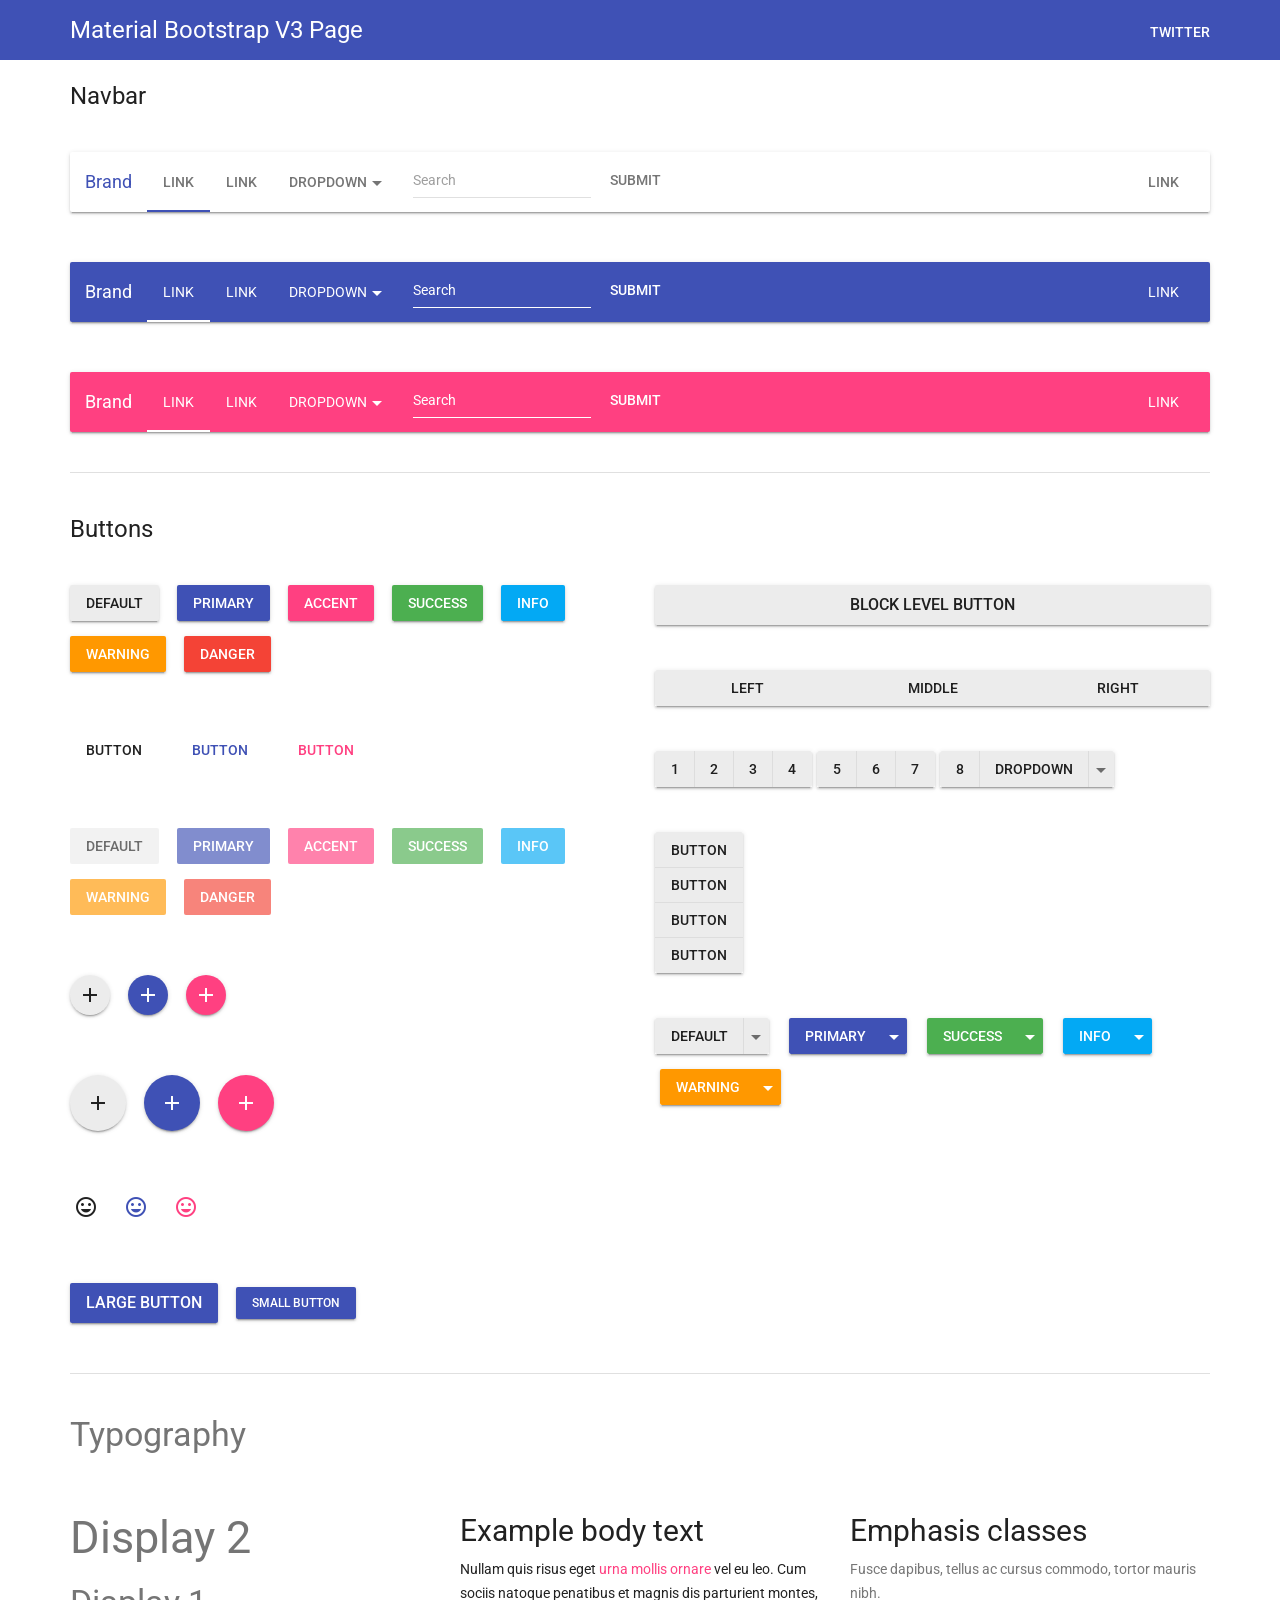
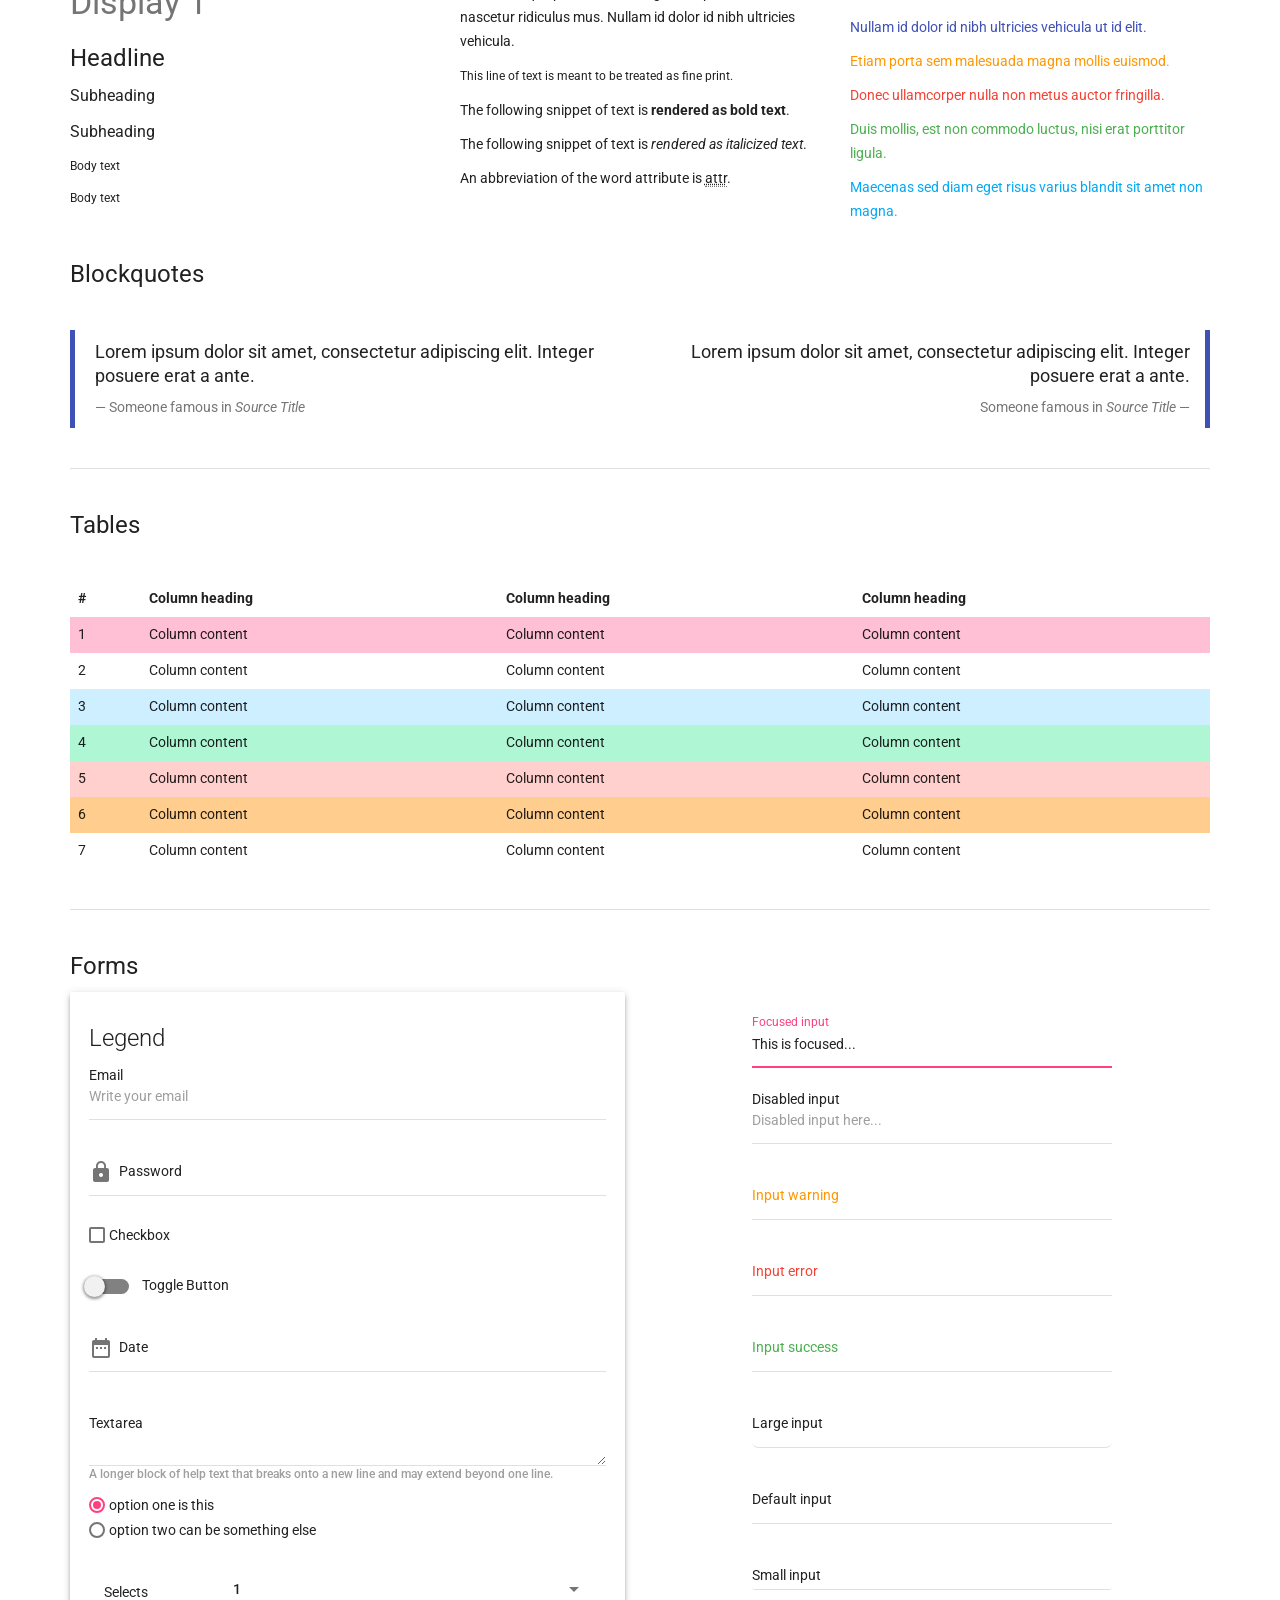
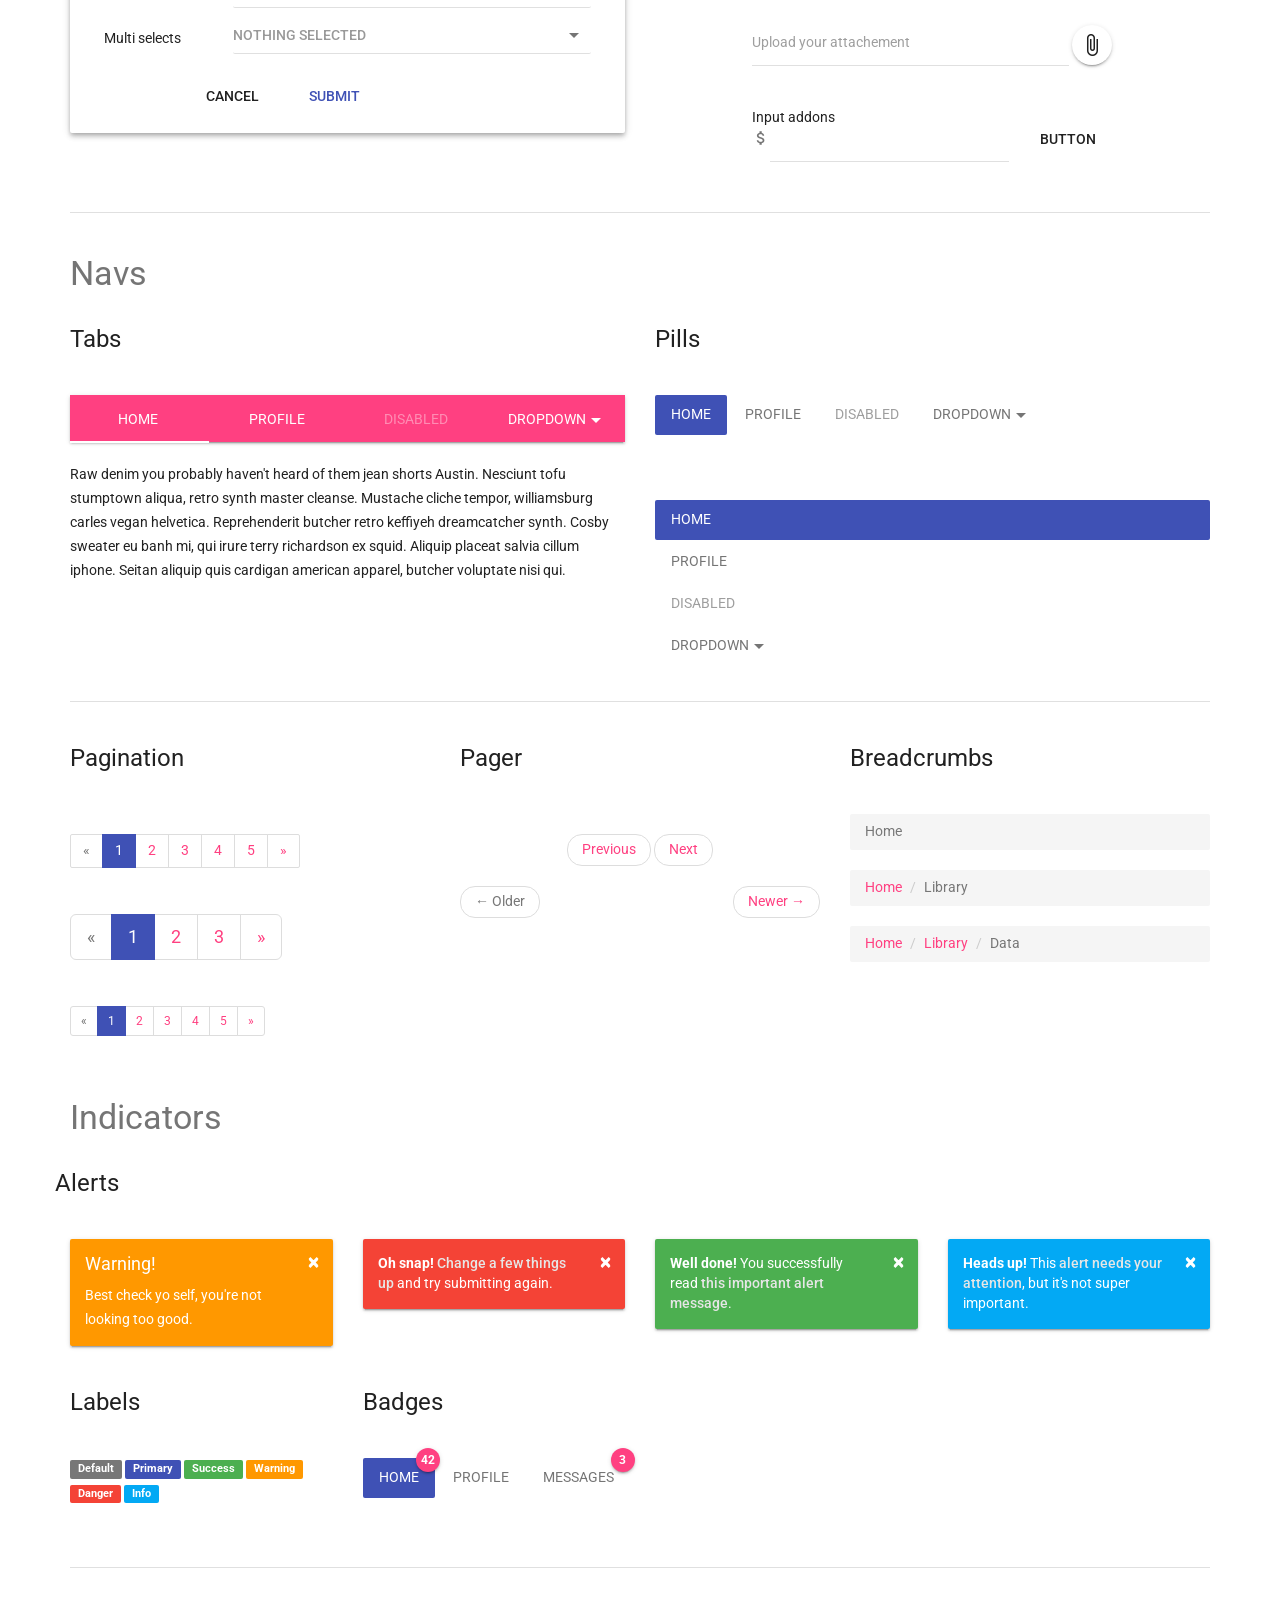
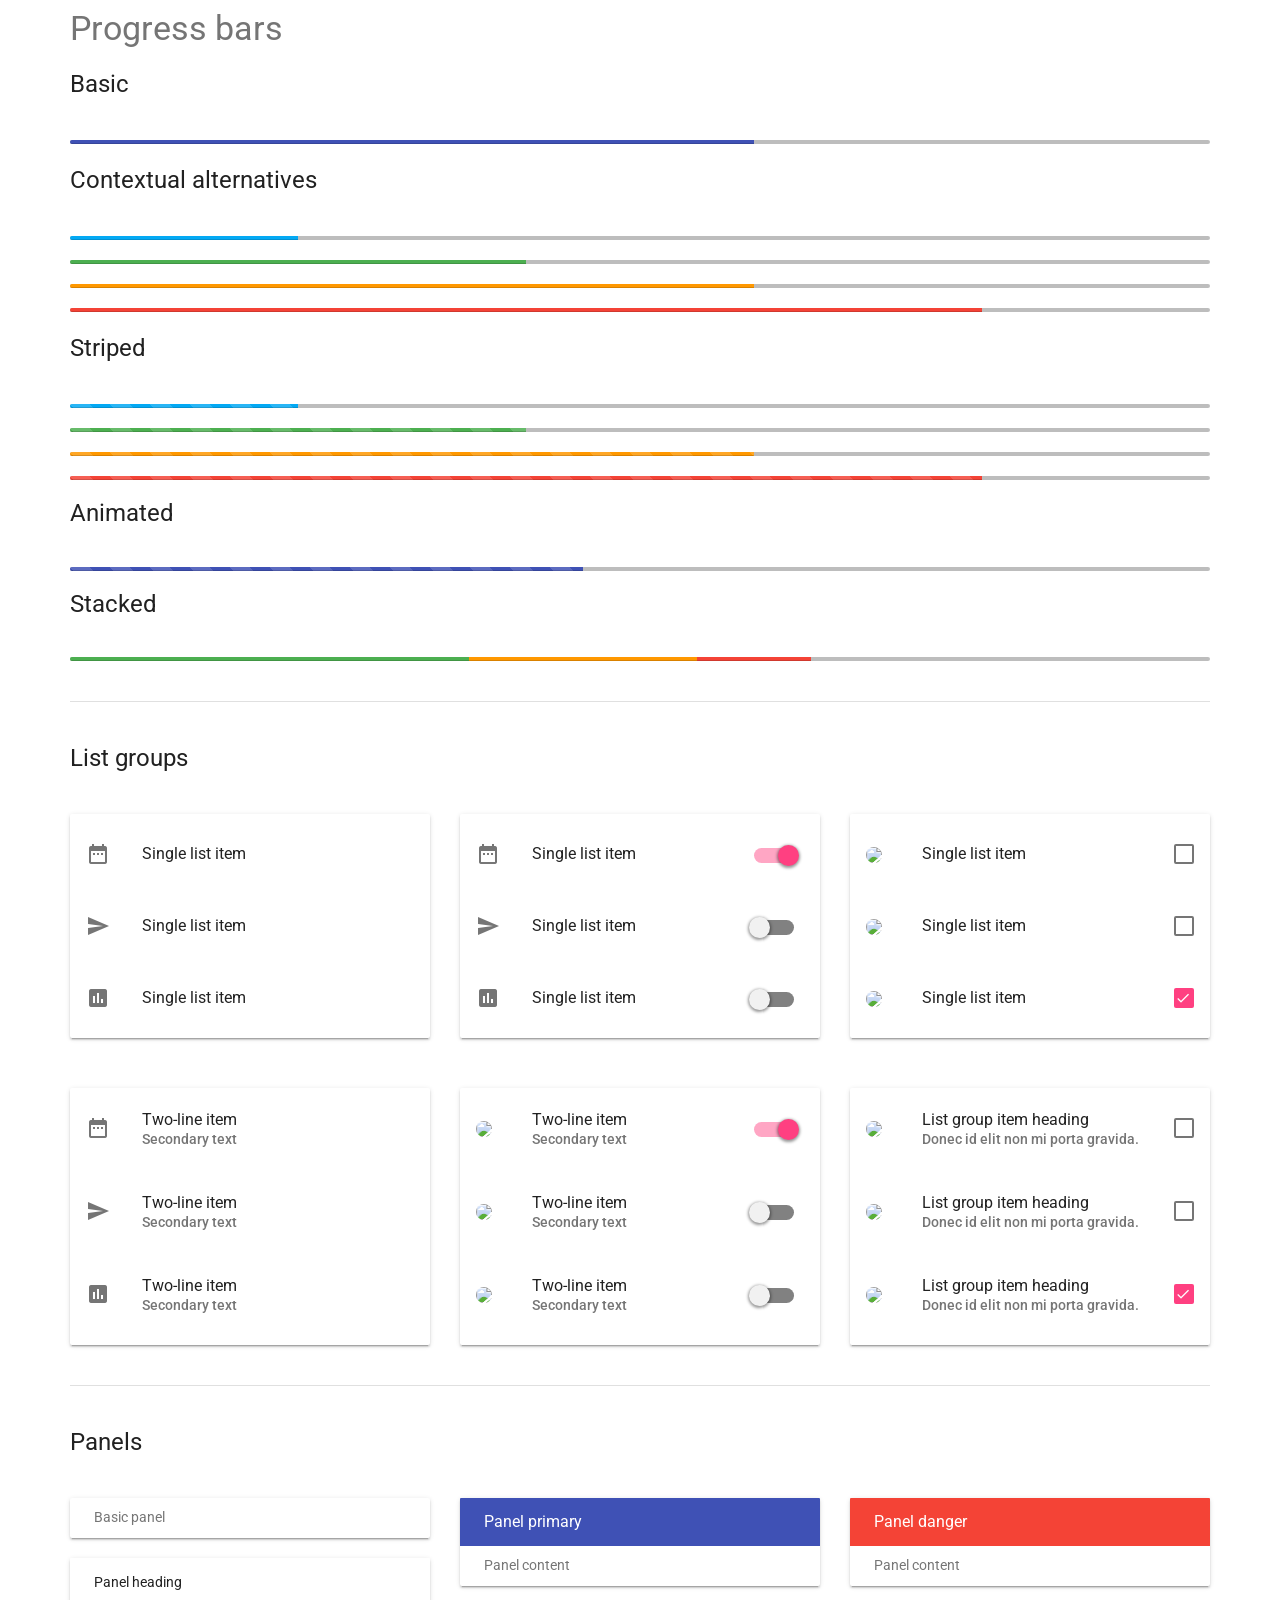
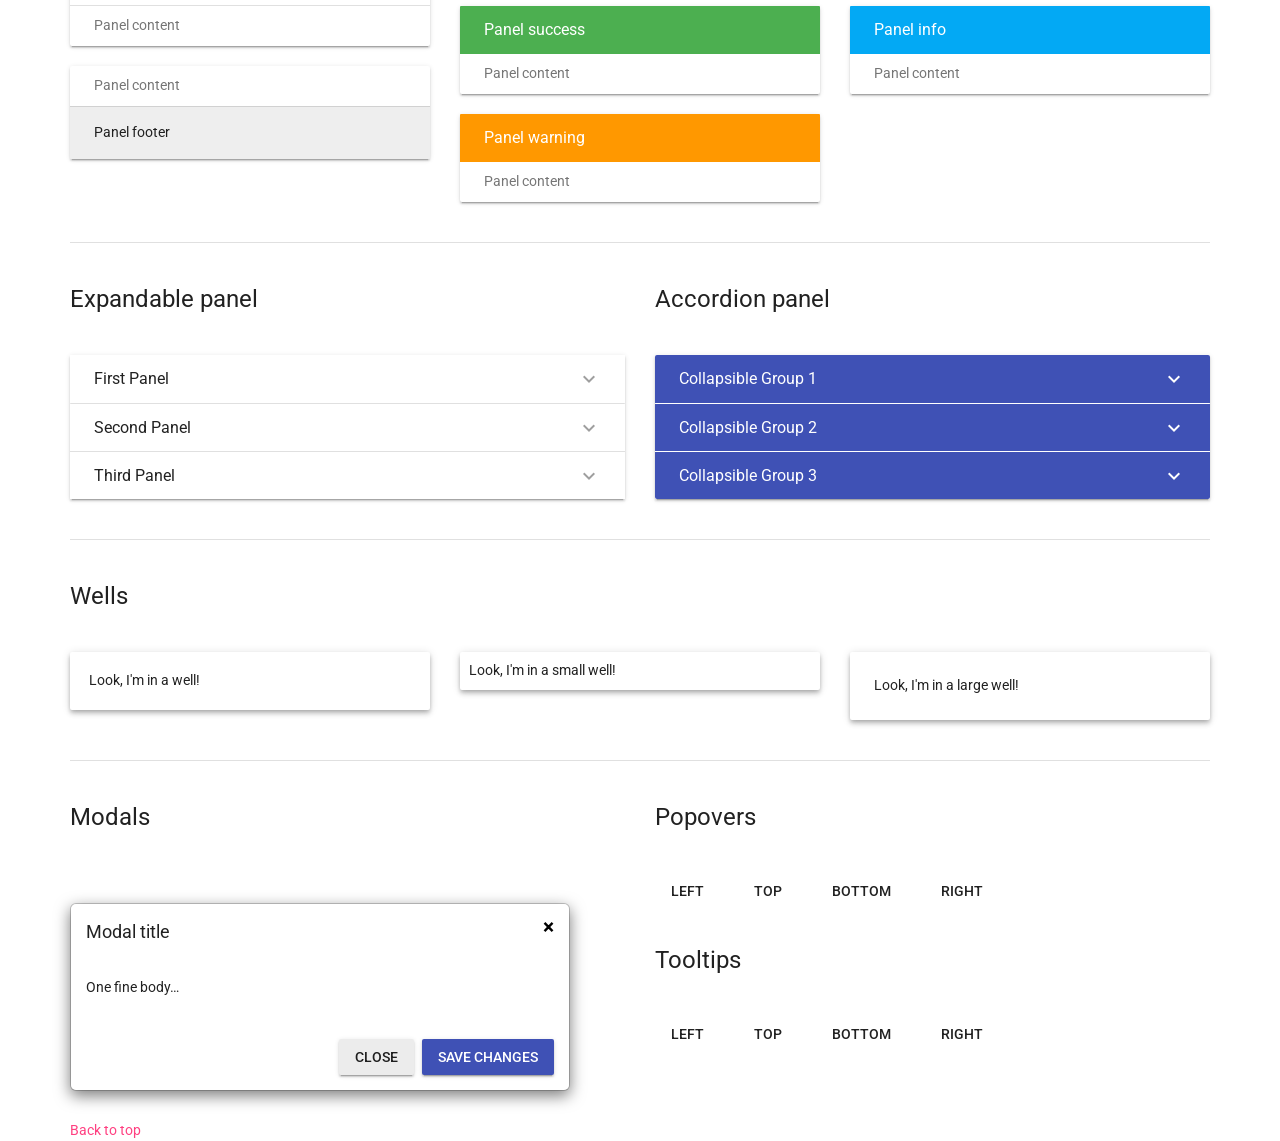
==== index.html @ 1d5e54b6 "twitter" ====
<!doctype html>
<head>
    <meta charset="utf-8">
    <meta http-equiv="X-UA-Compatible" content="IE=edge,chrome=1">
    <title>Material Bootstrap V3</title>
    <meta name="description" content="">
    <meta name="viewport" content="width=device-width, initial-scale=1">
    <link rel="apple-touch-icon" href="apple-touch-icon.png">
    <link href='https://fonts.googleapis.com/css?family=Roboto:100,300,400,500,700,900' rel='stylesheet' type='text/css'>
    <link rel="stylesheet" href="assets/scss/style.min.css">
</head>

<body>
    <!--[if lt IE 8]>
            <p class="browserupgrade">You are using an <strong>outdated</strong> browser. Please <a href="http://browsehappy.com/">upgrade your browser</a> to improve your experience.</p>
        <![endif]-->
        <header class="header">
          <div class="container">
            <div class="row">



                <div id="logo" class="col-md-4 col-sm-4">
                  <h1 class="md-headline"><a href="#!">Material Bootstrap V3 Page</a></h1>
                </div>
                <div class="col-md-8 twitter">
                  <h3 class="md-subheading-1 pull-right">
                    <a style="text-transform: uppercase; font-weight: 500; font-size: 14px;" href="https://twitter.com/shehab_eltawel">Twitter</a></h3>
                </div>

              </div>


            </div>

          </div>
          <!-- end of container -->
        </header>

        <div class="modal fade" id="fav-modal" tabindex="-1" role="dialog" aria-labelledby="myModalLabel">

          <div class="modal-dialog" role="document">

            <div class="modal-content">

              <div class="modal-header">

                <button type="button" class="close" data-dismiss="modal" aria-label="Close"><span aria-hidden="true">&times;</span></button>
                <h4 class="modal-title" id="myModalLabel">Modal title</h4>

              </div>
              <!-- end of modal header -->

              <div class="modal-body">
                ...
              </div>
              <!-- end of modal body -->

              <div class="modal-footer">
                <button type="button" class="btn accent-bg" data-dismiss="modal">Close</button>

              </div>
              <!-- end of modal footer -->

            </div>
            <!--end of modal content -->

          </div>
          <!-- end of modal dialog -->

        </div>
        <!-- end of fav-modal -->


    <div class="container">

      <!-- Navbar
      ================================================== -->
      <div class="bs-docs-section clearfix">
        <div class="row">
          <div class="col-lg-12">

              <h1  class="md-headline" id="navbar">Navbar</h1>


            <div class="bs-component">
              <nav class="navbar navbar-default">
                <div class="container-fluid">
                  <div class="navbar-header">
                    <button type="button" class="navbar-toggle collapsed" data-toggle="collapse" data-target="#bs-example-navbar-collapse-1">
                      <span class="sr-only">Toggle navigation</span>
                      <span class="icon-bar"></span>
                      <span class="icon-bar"></span>
                      <span class="icon-bar"></span>
                    </button>
                    <a class="navbar-brand primary" href="#!">Brand</a>
                  </div>

                  <div class="collapse navbar-collapse" id="bs-example-navbar-collapse-1">
                    <ul class="nav navbar-nav">
                      <li class="active"><a href="#!">Link <span class="sr-only">(current)</span></a></li>
                      <li><a href="#!">Link</a></li>
                      <li class="dropdown">
                        <a href="#!" class="dropdown-toggle" data-toggle="dropdown" role="button" aria-expanded="false">Dropdown <span class="caret"></span></a>
                        <ul class="dropdown-menu" role="menu">
                          <li><a href="#!">Action</a></li>
                          <li><a href="#!">Another action</a></li>
                          <li><a href="#!">Something else here</a></li>
                          <li class="divider"></li>
                          <li><a href="#!">Separated link</a></li>
                          <li class="divider"></li>
                          <li><a href="#!">One more separated link</a></li>
                        </ul>
                      </li>
                    </ul>
                    <form class="navbar-form navbar-left" role="search">
                      <div class="form-group">
                        <input type="text" class="form-control" placeholder="Search">
                      </div>
                      <button type="submit" class="btn btn-link">Submit</button>
                    </form>
                    <ul class="nav navbar-nav navbar-right">
                      <li><a href="#!">Link</a></li>
                    </ul>
                  </div>
                </div>
              </nav>
            </div>

            <div class="bs-component">
              <nav class="navbar navbar-primary">
                <div class="container-fluid">
                  <div class="navbar-header">
                    <button type="button" class="navbar-toggle collapsed" data-toggle="collapse" data-target="#bs-example-navbar-collapse-2">
                      <span class="sr-only">Toggle navigation</span>
                      <span class="icon-bar"></span>
                      <span class="icon-bar"></span>
                      <span class="icon-bar"></span>
                    </button>
                    <a class="navbar-brand primary" href="#!">Brand</a>
                  </div>

                  <div class="collapse navbar-collapse" id="bs-example-navbar-collapse-2">
                    <ul class="nav navbar-nav">
                      <li class="active"><a href="#!">Link <span class="sr-only">(current)</span></a></li>
                      <li><a href="#!">Link</a></li>
                      <li class="dropdown">
                        <a href="#!" class="dropdown-toggle" data-toggle="dropdown" role="button" aria-expanded="false">Dropdown <span class="caret"></span></a>
                        <ul class="dropdown-menu" role="menu">
                          <li><a href="#!">Action</a></li>
                          <li><a href="#!">Another action</a></li>
                          <li><a href="#!">Something else here</a></li>
                          <li class="divider"></li>
                          <li><a href="#!">Separated link</a></li>
                          <li class="divider"></li>
                          <li><a href="#!">One more separated link</a></li>
                        </ul>
                      </li>
                    </ul>
                    <form class="navbar-form navbar-left" role="search">
                      <div class="form-group">
                        <input type="text" class="form-control" placeholder="Search">
                      </div>
                      <button type="submit" class="btn btn-default">Submit</button>
                    </form>
                    <ul class="nav navbar-nav navbar-right">
                      <li><a href="#!">Link</a></li>
                    </ul>
                  </div>
                </div>
              </nav>
            </div><!-- /example -->
            <div class="bs-component">
              <nav class="navbar navbar-accent">
                <div class="container-fluid">
                  <div class="navbar-header">
                    <button type="button" class="navbar-toggle collapsed" data-toggle="collapse" data-target="#bs-example-navbar-collapse-2">
                      <span class="sr-only">Toggle navigation</span>
                      <span class="icon-bar"></span>
                      <span class="icon-bar"></span>
                      <span class="icon-bar"></span>
                    </button>
                    <a class="navbar-brand primary" href="#">Brand</a>
                  </div>

                  <div class="collapse navbar-collapse" id="bs-example-navbar-collapse-2">
                    <ul class="nav navbar-nav">
                      <li class="active"><a href="#">Link <span class="sr-only">(current)</span></a></li>
                      <li><a href="#">Link</a></li>
                      <li class="dropdown">
                        <a href="#" class="dropdown-toggle" data-toggle="dropdown" role="button" aria-expanded="false">Dropdown <span class="caret"></span></a>
                        <ul class="dropdown-menu" role="menu">
                          <li><a href="#">Action</a></li>
                          <li><a href="#">Another action</a></li>
                          <li><a href="#">Something else here</a></li>
                          <li class="divider"></li>
                          <li><a href="#">Separated link</a></li>
                          <li class="divider"></li>
                          <li><a href="#">One more separated link</a></li>
                        </ul>
                      </li>
                    </ul>
                    <form class="navbar-form navbar-left" role="search">
                      <div class="form-group">
                        <input type="text" class="form-control" placeholder="Search">
                      </div>
                      <button type="submit" class="btn btn-default">Submit</button>
                    </form>
                    <ul class="nav navbar-nav navbar-right">
                      <li><a href="#">Link</a></li>
                    </ul>
                  </div>
                </div>
              </nav>
            </div><!-- /example -->
          </div>
        </div>
      </div>
<hr>

      <!-- Buttons
      ================================================== -->
      <div class="bs-docs-section">
          <div class="row">
            <div class="col-lg-12">
              <h1  class="md-headline" id="buttons">Buttons</h1>
            </div>
          </div>


        <div class="row">
          <div class="col-lg-6">

            <p class="bs-component">
              <button class="btn btn-default">Default</button>
              <button class="btn btn-primary">Primary</button>
              <button href="#" class="btn btn-accent">accent</button>
              <button href="#" class="btn btn-success">Success</button>
              <button href="#" class="btn btn-info">Info</button>
              <button href="#" class="btn btn-warning">Warning</button>
              <button href="#" class="btn btn-danger">Danger</button>
            </p>
            <p class="bs-component">
              <button href="#" class="btn btn-link">Button</button>
              <button href="#" class="btn btn-link primary">Button</button>
              <button href="#" class="btn btn-link accent">Button</button>
            </p>
            <p class="bs-component">
              <button class="btn btn-default disabled">Default</button>
              <button class="btn btn-primary disabled">Primary</button>
              <button class="btn btn-accent disabled">accent</button>
              <button class="btn btn-success disabled">Success</button>
              <button class="btn btn-info disabled">Info</button>
              <button class="btn btn-warning disabled">Warning</button>
              <button class="btn btn-danger disabled">Danger</button>
            </p>
            <p class="bs-component">
              <button class="btn btn-default fab mini"><i class="icon add"></i></button>
              <button class="btn btn-primary fab mini"><i class="icon add"></i></button>
              <button class="btn btn-accent fab mini"><i class="icon add"></i></button>
            </p>

            <p class="bs-component">
              <button class="btn btn-default fab"><i class="icon add"></i></button>
              <button class="btn btn-primary fab"><i class="icon add"></i></button>
              <button class="btn btn-accent fab"><i class="icon add"></i></button>
            </p>
            <p class="bs-component">
              <button class="btn btn-icon"><i class="icon">mood</i></button>
              <button class="btn btn-icon primary"><i class="icon">mood</i></button>
              <button class="btn btn-icon accent"><i class="icon">mood</i></button>
            </p>

            <p class="bs-component">
              <button class="btn btn-primary btn-lg">Large button</button>
              <button class="btn btn-primary btn-sm">Small button</button>
            </p>

          </div>
          <div class="col-lg-6">

            <p class="bs-component">
              <a href="#" class="btn btn-default btn-lg btn-block">Block level button</a>
            </p>

            <div class="bs-component" style="margin-bottom: 15px;">
              <div class="btn-group btn-group-justified">
                <a href="#" class="btn btn-default">Left</a>
                <a href="#" class="btn btn-default">Middle</a>
                <a href="#" class="btn btn-default">Right</a>
              </div>
            </div>

            <div class="bs-component" style="margin-bottom: 15px;">
              <div class="btn-toolbar">
                <div class="btn-group">
                  <a href="#" class="btn btn-default">1</a>
                  <a href="#" class="btn btn-default">2</a>
                  <a href="#" class="btn btn-default">3</a>
                  <a href="#" class="btn btn-default">4</a>
                </div>

                <div class="btn-group">
                  <a href="#" class="btn btn-default">5</a>
                  <a href="#" class="btn btn-default">6</a>
                  <a href="#" class="btn btn-default">7</a>
                </div>

                <div class="btn-group">
                  <a href="#" class="btn btn-default">8</a>
                  <div class="btn-group">
                    <a href="#" class="btn btn-default">DropDown</a>
                    <a href="#" class="btn btn-default dropdown-toggle" data-toggle="dropdown"><span class="caret"></span></a>
                    <ul class="dropdown-menu">
                      <li><a href="#">Action</a></li>
                      <li><a href="#">Another action</a></li>
                      <li><a href="#">Something else here</a></li>
                      <li class="divider"></li>
                      <li><a href="#">Separated link</a></li>
                    </ul>
                  </div>
                </div>
              </div>
            </div>

            <div class="bs-component">
              <div class="btn-group-vertical">
                  <a href="#" class="btn btn-default">Button</a>
                  <a href="#" class="btn btn-default">Button</a>
                  <a href="#" class="btn btn-default">Button</a>
                  <a href="#" class="btn btn-default">Button</a>
              </div>
            </div>
            <div class="btn-toolbar bs-component" style="margin: 0;">
              <div class="btn-group">
                <a href="#" class="btn btn-default">Default</a>
                  <a href="#" class="btn btn-default dropdown-toggle" data-toggle="dropdown"><span class="caret"></span></a>
                <ul class="dropdown-menu">
                  <li><a href="#">Action</a></li>
                  <li><a href="#">Another action</a></li>
                  <li><a href="#">Something else here</a></li>
                  <li class="divider"></li>
                  <li><a href="#">Separated link</a></li>
                </ul>
              </div>

              <div class="btn-group">
                <a href="#" class="btn btn-primary">Primary</a>
                <a href="#" class="btn btn-primary dropdown-toggle" data-toggle="dropdown"><span class="caret"></span></a>
                <ul class="dropdown-menu">
                  <li><a href="#">Action</a></li>
                  <li><a href="#">Another action</a></li>
                  <li><a href="#">Something else here</a></li>
                  <li class="divider"></li>
                  <li><a href="#">Separated link</a></li>
                </ul>
              </div>

              <div class="btn-group">
                <a href="#" class="btn btn-success">Success</a>
                <a href="#" class="btn btn-success dropdown-toggle" data-toggle="dropdown"><span class="caret"></span></a>
                <ul class="dropdown-menu">
                  <li><a href="#">Action</a></li>
                  <li><a href="#">Another action</a></li>
                  <li><a href="#">Something else here</a></li>
                  <li class="divider"></li>
                  <li><a href="#">Separated link</a></li>
                </ul>
              </div>

              <div class="btn-group">
                <a href="#" class="btn btn-info">Info</a>
                <a href="#" class="btn btn-info dropdown-toggle" data-toggle="dropdown"><span class="caret"></span></a>
                <ul class="dropdown-menu">
                  <li><a href="#">Action</a></li>
                  <li><a href="#">Another action</a></li>
                  <li><a href="#">Something else here</a></li>
                  <li class="divider"></li>
                  <li><a href="#">Separated link</a></li>
                </ul>
              </div>

              <div class="btn-group">
                <a href="#" class="btn btn-warning">Warning</a>
                <a href="#" class="btn btn-warning dropdown-toggle" data-toggle="dropdown"><span class="caret"></span></a>
                <ul class="dropdown-menu">
                  <li><a href="#">Action</a></li>
                  <li><a href="#">Another action</a></li>
                  <li><a href="#">Something else here</a></li>
                  <li class="divider"></li>
                  <li><a href="#">Separated link</a></li>
                </ul>
              </div>
            </div>
          </div>
        </div>
      </div>
<hr>
      <!-- Typography
      ================================================== -->
      <div class="bs-docs-section">
        <div class="row">
          <div class="col-lg-12">

              <h1 class="md-display-1" id="typography">Typography</h1>

          </div>
        </div>

        <!-- Headings -->

        <div class="row">
          <div class="col-lg-4">
            <div class="bs-component">
              <h1 class="md-display-2">Display 2</h1>
              <h2 class="md-display-1">Display 1</h2>
              <h3 class="md-headline">Headline</h3>
              <h4 class="md-subheading-1">Subheading</h4>
              <h4 class="md-subheading-2">Subheading</h4>
              <p class="md-body-1">Body text</p>
              <p class="md-body-2">Body text</p>
            </div>
          </div>
          <div class="col-lg-4">
            <div class="bs-component">
              <h2>Example body text</h2>
              <p>Nullam quis risus eget <a href="#">urna mollis ornare</a> vel eu leo. Cum sociis natoque penatibus et magnis dis parturient montes, nascetur ridiculus mus. Nullam id dolor id nibh ultricies vehicula.</p>
              <p><small>This line of text is meant to be treated as fine print.</small></p>
              <p>The following snippet of text is <strong>rendered as bold text</strong>.</p>
              <p>The following snippet of text is <em>rendered as italicized text</em>.</p>
              <p>An abbreviation of the word attribute is <abbr title="attribute">attr</abbr>.</p>
            </div>

          </div>
          <div class="col-lg-4">
            <div class="bs-component">
              <h2>Emphasis classes</h2>
              <p class="text-muted">Fusce dapibus, tellus ac cursus commodo, tortor mauris nibh.</p>
              <p class="text-primary">Nullam id dolor id nibh ultricies vehicula ut id elit.</p>
              <p class="text-warning">Etiam porta sem malesuada magna mollis euismod.</p>
              <p class="text-danger">Donec ullamcorper nulla non metus auctor fringilla.</p>
              <p class="text-success">Duis mollis, est non commodo luctus, nisi erat porttitor ligula.</p>
              <p class="text-info">Maecenas sed diam eget risus varius blandit sit amet non magna.</p>
            </div>

          </div>
        </div>

        <!-- Blockquotes -->

        <div class="row">
          <div class="col-lg-12">
            <h2  class="md-headline" id="type-blockquotes">Blockquotes</h2>
          </div>
        </div>
        <div class="row">
          <div class="col-lg-6">
            <div class="bs-component">
              <blockquote>
                <p>Lorem ipsum dolor sit amet, consectetur adipiscing elit. Integer posuere erat a ante.</p>
                <small>Someone famous in <cite title="Source Title">Source Title</cite></small>
              </blockquote>
            </div>
          </div>
          <div class="col-lg-6">
            <div class="bs-component">
              <blockquote class="blockquote-reverse">
                <p>Lorem ipsum dolor sit amet, consectetur adipiscing elit. Integer posuere erat a ante.</p>
                <small>Someone famous in <cite title="Source Title">Source Title</cite></small>
              </blockquote>
            </div>
          </div>
        </div>
      </div>
<hr>
      <!-- Tables
      ================================================== -->
      <div class="bs-docs-section">

        <div class="row">
          <div class="col-lg-12">

              <h1  class="md-headline" id="tables">Tables</h1>


            <div class="bs-component">
              <table class="table table-striped table-hover ">
                <thead>
                  <tr>
                    <th>#</th>
                    <th>Column heading</th>
                    <th>Column heading</th>
                    <th>Column heading</th>
                  </tr>
                </thead>
                <tbody>
                  <tr>
                    <td>1</td>
                    <td>Column content</td>
                    <td>Column content</td>
                    <td>Column content</td>
                  </tr>
                  <tr>
                    <td>2</td>
                    <td>Column content</td>
                    <td>Column content</td>
                    <td>Column content</td>
                  </tr>
                  <tr class="info">
                    <td>3</td>
                    <td>Column content</td>
                    <td>Column content</td>
                    <td>Column content</td>
                  </tr>
                  <tr class="success">
                    <td>4</td>
                    <td>Column content</td>
                    <td>Column content</td>
                    <td>Column content</td>
                  </tr>
                  <tr class="danger">
                    <td>5</td>
                    <td>Column content</td>
                    <td>Column content</td>
                    <td>Column content</td>
                  </tr>
                  <tr class="warning">
                    <td>6</td>
                    <td>Column content</td>
                    <td>Column content</td>
                    <td>Column content</td>
                  </tr>
                  <tr class="active">
                    <td>7</td>
                    <td>Column content</td>
                    <td>Column content</td>
                    <td>Column content</td>
                  </tr>
                </tbody>
              </table>
            </div><!-- /example -->
          </div>
        </div>
      </div>
<hr>
      <!-- Forms
      ================================================== -->
      <div class="bs-docs-section">
        <div class="row">
          <div class="col-lg-12">
              <h1  class="md-headline" id="forms">Forms</h1>
          </div>
        </div>

        <div class="row">
          <div class="col-lg-6">
            <div class="well bs-component">
              <form>
                <fieldset>
                  <legend>Legend</legend>

                  <div class="form-group">
                    <label for="inputEmail" class="">Email</label>
                    <input type="text" class="form-control text" id="inputEmail" placeholder="Write your email">
                  </div>

                  <div class="form-group">
                    <i class="icon https"></i>
                    <label for="inputPassword" class="">Password</label>
                    <input type="password" class="form-control text" id="inputPassword">
                  </div>

                  <div class="form-group">
                      <div class="checkbox">
                        <label>
                          <input type="checkbox"> Checkbox
                        </label>
                      </div>
                  </div>


                  <div class="form-group">
                    <div class="switch">
                        <label class="label-control">
                          <input type="checkbox">
                          <span class="lever"></span>
                          Toggle Button
                        </label>
                    </div>
                  </div>

                  <div class="form-group">
                    <i class="icon date_range"></i>
                    <label for="date-in">Date</label>
                    <input type="text" class="form-control date" id="date-in">
                  </div>

                  <div class="form-group">
                    <label for="textArea" class="control-label">Textarea</label>
                      <textarea class="form-control" rows="3" id="textArea"></textarea>
                      <span class="help-block">A longer block of help text that breaks onto a new line and may extend beyond one line.</span>
                  </div>

                  <div class="form-group">
                      <div class="radio">
                        <label class="filled">
                          <input type="radio" name="optionsRadios" id="optionsRadios1" value="option1">
                          option one is this
                        </label>
                      </div>
                      <div class="radio">
                        <label>
                          <input type="radio" name="optionsRadios" id="optionsRadios2" value="option2">
                          option two can be something else
                        </label>
                      </div>
                    </div>

                  <div class="form-group">
                    <label for="select" class="col-lg-3 control-label">Selects</label>
                    <div class="col-lg-9">
                      <select class="form-control" id="select">
                        <option>1</option>
                        <option>2</option>
                        <option>3</option>
                        <option>4</option>
                        <option>5</option>
                      </select>

                    </div>
                  </div>
                  <div class="form-group">
                    <label for="multiple" class="col-lg-3 control-label">Multi selects</label>
                    <div class="col-lg-9">
                      <select class="form-control" id="multiple" multiple>
                        <option>1</option>
                        <option>2</option>
                        <option>3</option>
                        <option>4</option>
                        <option>5</option>
                      </select>

                    </div>
                  </div>
                  <div class="form-group">
                    <div class="col-lg-10 col-lg-offset-2">
                      <button type="reset" class="btn btn-link">Cancel</button>
                      <button type="submit" class="btn btn-link primary">Submit</button>
                    </div>
                  </div>
                </fieldset>
              </form>
            </div>
          </div>
          <div class="col-lg-4 col-lg-offset-1">

              <form class="bs-component">
                <div class="form-group">
                  <label class="control-label" for="focusedInput">Focused input</label>
                  <input class="form-control" id="focusedInput" type="text" value="This is focused...">
                </div>

                <div class="form-group">
                  <label class="control-label" for="disabledInput">Disabled input</label>
                  <input class="form-control" id="disabledInput" type="text" placeholder="Disabled input here..." disabled>
                </div>

                <div class="form-group has-warning">
                  <label class="control-label" for="inputWarning">Input warning</label>
                  <input type="text" class="form-control" id="inputWarning">
                </div>

                <div class="form-group has-error">
                  <label class="control-label" for="inputError">Input error</label>
                  <input type="text" class="form-control" id="inputError">
                </div>

                <div class="form-group has-success">
                  <label class="control-label" for="inputSuccess">Input success</label>
                  <input type="text" class="form-control" id="inputSuccess">
                </div>

                <div class="form-group">
                  <label class="control-label" for="inputLarge">Large input</label>
                  <input class="form-control input-lg" type="text" id="inputLarge">
                </div>

                <div class="form-group">
                  <label class="control-label" for="inputDefault">Default input</label>
                  <input type="text" class="form-control" id="inputDefault">
                </div>

                <div class="form-group">
                  <label class="control-label" for="inputSmall">Small input</label>
                  <input class="form-control input-sm" type="text" id="inputSmall">
                </div>

                <div class="form-group">
                  <input class="form-control" type="file" id="fileUp">
                  <span class="file-input">
                    <input type="text" class="form-control" placeholder="Upload your attachement" readonly>
                  </span>
                  <button class="btn btn-default fab mini"><i class="icon attach_file"></i></button>
                </div>

                <div class="form-group">
                  <label class="control-label group-label">Input addons</label>
                  <div class="input-group">
                    <span class="input-group-addon"><i class="icon attach_money"></i></span>
                    <input type="text" class="form-control">
                    <span class="input-group-btn">
                      <button class="btn btn-link" type="button">Button</button>
                    </span>
                  </div>
                </div>
              </form>

          </div>
        </div>
      </div>
<hr>
      <!-- Navs
      ================================================== -->
      <div class="bs-docs-section">

        <div class="row">
          <div class="col-lg-12">

              <h1 class="md-display-1" id="navs">Navs</h1>

          </div>
        </div>

        <div class="row">
          <div class="col-lg-6">
            <h2  class="md-headline" id="nav-tabs">Tabs</h2>
            <div class="bs-component">
              <ul class="nav nav-tabs navbar-accent">
                <li class="active"><a href="#home" data-toggle="tab">Home</a></li>
                <li><a href="#profile" data-toggle="tab">Profile</a></li>
                <li class="disabled"><a>Disabled</a></li>
                <li class="dropdown">
                  <a class="dropdown-toggle" data-toggle="dropdown" href="#">
                    Dropdown <span class="caret"></span>
                  </a>
                  <ul class="dropdown-menu">
                    <li><a href="#dropdown1" data-toggle="tab">Action</a></li>
                    <li class="divider"></li>
                    <li><a href="#dropdown2" data-toggle="tab">Another action</a></li>
                  </ul>
                </li>
              </ul>
              <div id="myTabContent" class="tab-content">
                <div class="tab-pane fade active in" id="home">
                  <p>Raw denim you probably haven't heard of them jean shorts Austin. Nesciunt tofu stumptown aliqua, retro synth master cleanse. Mustache cliche tempor, williamsburg carles vegan helvetica. Reprehenderit butcher retro keffiyeh dreamcatcher synth. Cosby sweater eu banh mi, qui irure terry richardson ex squid. Aliquip placeat salvia cillum iphone. Seitan aliquip quis cardigan american apparel, butcher voluptate nisi qui.</p>
                </div>
                <div class="tab-pane fade" id="profile">
                  <p>Food truck fixie locavore, accusamus mcsweeney's marfa nulla single-origin coffee squid. Exercitation +1 labore velit, blog sartorial PBR leggings next level wes anderson artisan four loko farm-to-table craft beer twee. Qui photo booth letterpress, commodo enim craft beer mlkshk aliquip jean shorts ullamco ad vinyl cillum PBR. Homo nostrud organic, assumenda labore aesthetic magna delectus mollit.</p>
                </div>
                <div class="tab-pane fade" id="dropdown1">
                  <p>Etsy mixtape wayfarers, ethical wes anderson tofu before they sold out mcsweeney's organic lomo retro fanny pack lo-fi farm-to-table readymade. Messenger bag gentrify pitchfork tattooed craft beer, iphone skateboard locavore carles etsy salvia banksy hoodie helvetica. DIY synth PBR banksy irony. Leggings gentrify squid 8-bit cred pitchfork.</p>
                </div>
                <div class="tab-pane fade" id="dropdown2">
                  <p>Trust fund seitan letterpress, keytar raw denim keffiyeh etsy art party before they sold out master cleanse gluten-free squid scenester freegan cosby sweater. Fanny pack portland seitan DIY, art party locavore wolf cliche high life echo park Austin. Cred vinyl keffiyeh DIY salvia PBR, banh mi before they sold out farm-to-table VHS viral locavore cosby sweater.</p>
                </div>
              </div>
            </div>
          </div>
          <div class="col-lg-6">
            <h2  class="md-headline" id="nav-pills">Pills</h2>
            <div class="bs-component">
              <ul class="nav nav-pills">
                <li class="active"><a href="#">Home</a></li>
                <li><a href="#">Profile</a></li>
                <li class="disabled"><a href="#">Disabled</a></li>
                <li class="dropdown">
                  <a class="dropdown-toggle" data-toggle="dropdown" href="#">
                    Dropdown <span class="caret"></span>
                  </a>
                  <ul class="dropdown-menu">
                    <li><a href="#">Action</a></li>
                    <li><a href="#">Another action</a></li>
                    <li><a href="#">Something else here</a></li>
                    <li class="divider"></li>
                    <li><a href="#">Separated link</a></li>
                  </ul>
                </li>
              </ul>
            </div>
            <br>
            <div class="bs-component">
              <ul class="nav nav-pills nav-stacked">
                <li class="active"><a href="#">Home</a></li>
                <li><a href="#">Profile</a></li>
                <li class="disabled"><a href="#">Disabled</a></li>
                <li class="dropdown">
                  <a class="dropdown-toggle" data-toggle="dropdown" href="#">
                    Dropdown <span class="caret"></span>
                  </a>
                  <ul class="dropdown-menu">
                    <li><a href="#">Action</a></li>
                    <li><a href="#">Another action</a></li>
                    <li><a href="#">Something else here</a></li>
                    <li class="divider"></li>
                    <li><a href="#">Separated link</a></li>
                  </ul>
                </li>
              </ul>
            </div>

          </div>

        </div>
      </div>
<hr>


        <div class="row">

          <div class="col-lg-4">
            <h2 class="md-headline" id="pagination">Pagination</h2>
            <div class="bs-component">
              <ul class="pagination">
                <li class="disabled"><a href="#">&laquo;</a></li>
                <li class="active"><a href="#">1</a></li>
                <li><a href="#">2</a></li>
                <li><a href="#">3</a></li>
                <li><a href="#">4</a></li>
                <li><a href="#">5</a></li>
                <li><a href="#">&raquo;</a></li>
              </ul>

              <ul class="pagination pagination-lg">
                <li class="disabled"><a href="#">&laquo;</a></li>
                <li class="active"><a href="#">1</a></li>
                <li><a href="#">2</a></li>
                <li><a href="#">3</a></li>
                <li><a href="#">&raquo;</a></li>
              </ul>

              <ul class="pagination pagination-sm">
                <li class="disabled"><a href="#">&laquo;</a></li>
                <li class="active"><a href="#">1</a></li>
                <li><a href="#">2</a></li>
                <li><a href="#">3</a></li>
                <li><a href="#">4</a></li>
                <li><a href="#">5</a></li>
                <li><a href="#">&raquo;</a></li>
              </ul>
            </div>
          </div>
          <div class="col-lg-4">
            <h2 class="md-headline" id="pager">Pager</h2>
            <div class="bs-component">
              <ul class="pager">
                <li><a href="#">Previous</a></li>
                <li><a href="#">Next</a></li>
              </ul>

              <ul class="pager">
                <li class="previous disabled"><a href="#">&larr; Older</a></li>
                <li class="next"><a href="#">Newer &rarr;</a></li>
              </ul>
            </div>
          </div>
          <div class="col-lg-4">
            <h2 class="md-headline" id="nav-breadcrumbs">Breadcrumbs</h2>
            <div class="bs-component">
              <ul class="breadcrumb">
                <li class="active">Home</li>
              </ul>

              <ul class="breadcrumb">
                <li><a href="#">Home</a></li>
                <li class="active">Library</li>
              </ul>

              <ul class="breadcrumb">
                <li><a href="#">Home</a></li>
                <li><a href="#">Library</a></li>
                <li class="active">Data</li>
              </ul>
            </div>

          </div>
        </div>


      <!-- Indicators
      ================================================== -->
      <div class="bs-docs-section">

        <div class="row">
          <div class="col-lg-12">

              <h1 class="md-display-1" id="indicators">Indicators</h1>

          </div>
        </div>


        <div class="row">
            <h2 class="md-headline">Alerts</h2>
          <div class="col-lg-3">
            <div class="bs-component">
              <div class="alert alert-dismissible alert-warning">
                <button type="button" class="close" data-dismiss="alert">&times;</button>
                <h4>Warning!</h4>
                <p>Best check yo self, you're not looking too good.</p>
              </div>
            </div>
          </div>
          <div class="col-lg-3">
            <div class="bs-component">
              <div class="alert alert-dismissible alert-danger">
                <button type="button" class="close" data-dismiss="alert">&times;</button>
                <strong>Oh snap!</strong> <a href="#" class="alert-link">Change a few things up</a> and try submitting again.
              </div>
            </div>
          </div>
          <div class="col-lg-3">
            <div class="bs-component">
              <div class="alert alert-dismissible alert-success">
                <button type="button" class="close" data-dismiss="alert">&times;</button>
                <strong>Well done!</strong> You successfully read <a href="#" class="alert-link">this important alert message</a>.
              </div>
            </div>
          </div>
          <div class="col-lg-3">
            <div class="bs-component">
              <div class="alert alert-dismissible alert-info">
                <button type="button" class="close" data-dismiss="alert">&times;</button>
                <strong>Heads up!</strong> This <a href="#" class="alert-link">alert needs your attention</a>, but it's not super important.
              </div>
            </div>
          </div>
        </div>
        <div class="row">
          <div class="col-lg-3">
            <h2 class="md-headline">Labels</h2>
            <div class="bs-component" style="margin-bottom: 40px;">
              <span class="label label-default">Default</span>
              <span class="label label-primary">Primary</span>
              <span class="label label-success">Success</span>
              <span class="label label-warning">Warning</span>
              <span class="label label-danger">Danger</span>
              <span class="label label-info">Info</span>
            </div>
          </div>
          <div class="col-lg-4">
            <h2 class="md-headline">Badges</h2>
            <div class="bs-component">
              <ul class="nav nav-pills">
                <li class="active"><a href="#">Home <span class="badge">42</span></a></li>
                <li><a href="#">Profile <span class="badge"></span></a></li>
                <li><a href="#">Messages <span class="badge">3</span></a></li>
              </ul>
            </div>
          </div>
        </div>
      </div>
<hr>
      <!-- Progress bars
      ================================================== -->
      <div class="bs-docs-section">

        <div class="row">
          <div class="col-lg-12">
      <h1 class="md-display-1" id="progress-bars">Progress bars</h1>

            <h3 class="md-headline" id="progress-basic">Basic</h3>
            <div class="bs-component">
              <div class="progress">
                <div class="progress-bar" style="width: 60%;"></div>
              </div>
            </div>

            <h3 class="md-headline" id="progress-alternatives">Contextual alternatives</h3>
            <div class="bs-component">
              <div class="progress">
                <div class="progress-bar progress-bar-info" style="width: 20%"></div>
              </div>

              <div class="progress">
                <div class="progress-bar progress-bar-success" style="width: 40%"></div>
              </div>

              <div class="progress">
                <div class="progress-bar progress-bar-warning" style="width: 60%"></div>
              </div>

              <div class="progress">
                <div class="progress-bar progress-bar-danger" style="width: 80%"></div>
              </div>
            </div>

            <h3 class="md-headline" id="progress-striped">Striped</h3>
            <div class="bs-component">
              <div class="progress progress-striped">
                <div class="progress-bar progress-bar-info" style="width: 20%"></div>
              </div>

              <div class="progress progress-striped">
                <div class="progress-bar progress-bar-success" style="width: 40%"></div>
              </div>

              <div class="progress progress-striped">
                <div class="progress-bar progress-bar-warning" style="width: 60%"></div>
              </div>

              <div class="progress progress-striped">
                <div class="progress-bar progress-bar-danger" style="width: 80%"></div>
              </div>
            </div>

            <h3 id="progress-animated">Animated</h3>
            <div class="bs-component">
              <div class="progress progress-striped active">
                <div class="progress-bar" style="width: 45%"></div>
              </div>
            </div>

            <h3 id="progress-stacked">Stacked</h3>
            <div class="bs-component">
              <div class="progress">
                <div class="progress-bar progress-bar-success" style="width: 35%"></div>
                <div class="progress-bar progress-bar-warning" style="width: 20%"></div>
                <div class="progress-bar progress-bar-danger" style="width: 10%"></div>
              </div>
            </div>
          </div>
        </div>
      </div>
<hr>
      <!-- Containers
      ================================================== -->
      <div class="bs-docs-section">
        <div class="row">
          <div class="col-lg-12">
            <h2 class="md-headline">List groups</h2>
          </div>
        </div>
        <div class="row">
          <div class="col-lg-4">
            <div class="bs-component">
              <ul class="list-group">
                <li class="list-group-item">
                  <span class="icon date_range pull-left"></span>
                  <div class="list-prim">Single list item</div>
                </li>
                <li class="list-group-item">
                  <span class="icon send pull-left"></span>
                    <div class="list-prim">Single list item</div>
                </li>
                <li class="list-group-item">
                  <span class="icon insert_chart pull-left"></span>
                    <div class="list-prim">Single list item</div>
                </li>
              </ul>
            </div>
          </div>

          <div class="col-lg-4">
            <div class="bs-component">
              <ul class="list-group">

                <li class="list-group-item">
                  <span class="icon date_range pull-left"></span>
                  <div class="list-prim">Single list item</div>
                  <div class="pull-right">
                    <div class="switch">
                      <label class="label-control">
                      <input type="checkbox" checked>
                      <span class="lever"></span>
                      </label>
                    </div>
                  </div>
                </li>

                <li class="list-group-item">
                  <span class="icon send pull-left"></span>
                    <div class="list-prim">Single list item</div>
                    <div class="pull-right">
                      <div class="switch">
                        <label class="label-control">
                        <input type="checkbox">
                        <span class="lever"></span>
                        </label>
                      </div>
                    </div>
                </li>

                <li class="list-group-item">
                  <span class="icon insert_chart pull-left"></span>
                    <div class="list-prim">Single list item</div>
                    <div class="pull-right">
                      <div class="switch">
                        <label class="label-control">
                        <input type="checkbox">
                        <span class="lever"></span>
                        </label>
                      </div>
                    </div>
                </li>
              </ul>
            </div>
          </div>

          <div class="col-lg-4">
            <div class="bs-component">
              <ul class="list-group">

                <li class="list-group-item">
                  <div class="avatar pull-left"><img src="http://i63.tinypic.com/23m2e1l.jpg"></div>
                  <div class="list-text">Single list item</div>
                  <div class="pull-right">
                    <div class="checkbox">
                      <label>
                        <input type="checkbox">
                      </label>
                    </div>
                  </div>
                </li>

                <li class="list-group-item">
                  <div class="avatar pull-left"><img src="http://i63.tinypic.com/23m2e1l.jpg"></div>
                    <div class="list-text">Single list item</div>
                    <div class="pull-right">
                      <div class="checkbox">
                        <label>
                          <input type="checkbox">
                        </label>
                      </div>
                    </div>
                </li>

                <li class="list-group-item">
                  <div class="avatar pull-left"><img src="http://i63.tinypic.com/23m2e1l.jpg"></div>
                    <div class="list-text">Single list item</div>
                    <div class="pull-right">
                      <div class="checkbox">
                        <label class="filled">
                          <input type="checkbox">
                        </label>
                      </div>
                    </div>
                </li>
            </ul>
          </div>


        </div>
</div>
        <div class="row">
          <div class="col-lg-4">
            <div class="bs-component">

              <div class="list-group">

                <div class="list-group-item">
                  <span class="icon date_range pull-left"></span>
                  <div class="list-text">
                    Two-line item
                    <small>Secondary text</small>
                  </div>
                </div>

                <div class="list-group-item">
                  <span class="icon send pull-left"></span>
                  <div class="list-text">
                    Two-line item
                    <small>Secondary text</small>
                  </div>
                </div>

                <div class="list-group-item">
                  <span class="icon insert_chart pull-left"></span>
                  <div class="list-text">
                    Two-line item
                    <small>Secondary text</small>
                  </div>
                </div>

              </div>

            </div>
          </div>

          <div class="col-lg-4">
            <div class="bs-component">

              <div class="list-group">

                <div class="list-group-item">
                  <div class="avatar pull-left"><img src="http://i63.tinypic.com/23m2e1l.jpg"></div>
                  <div class="list-text">
                    Two-line item
                    <small>Secondary text</small>
                  </div>
                  <div class="pull-right">
                    <div class="switch">
                      <label class="label-control">
                      <input type="checkbox" checked>
                      <span class="lever"></span>
                      </label>
                    </div>
                  </div>
                </div>

                <div class="list-group-item">
                  <div class="avatar pull-left"><img src="http://i63.tinypic.com/23m2e1l.jpg"></div>
                  <div class="list-text">
                    Two-line item
                    <small>Secondary text</small>
                  </div>
                  <div class="pull-right">
                    <div class="switch">
                      <label class="label-control">
                      <input type="checkbox">
                      <span class="lever"></span>
                      </label>
                    </div>
                  </div>
                </div>

                <div class="list-group-item">
                  <div class="avatar pull-left"><img src="http://i63.tinypic.com/23m2e1l.jpg"></div>
                  <div class="list-text">
                    Two-line item
                    <small>Secondary text</small>
                  </div>
                  <div class="pull-right">
                    <div class="switch">
                      <label class="label-control">
                      <input type="checkbox">
                      <span class="lever"></span>
                      </label>
                    </div>
                  </div>
                </div>

              </div>

            </div>
          </div>

          <div class="col-lg-4">
            <div class="bs-component">
              <div class="list-group">
                <div href="#" class="list-group-item">
                  <div class="avatar pull-left"><img src="http://i63.tinypic.com/23m2e1l.jpg"></div>
                  <div class="list-text">List group item heading
                    <small>Donec id elit non mi porta gravida.</small>
                  </div>
                  <div class="pull-right">
                    <div class="checkbox">
                      <label>
                        <input type="checkbox">
                      </label>
                    </div>
                  </div>
                </div>
                <div href="#" class="list-group-item">
                  <div class="avatar pull-left"><img src="http://i63.tinypic.com/23m2e1l.jpg"></div>
                  <div class="list-text">List group item heading
                    <small>Donec id elit non mi porta gravida.</small>
                  </div>
                  <div class="pull-right">
                    <div class="checkbox">
                      <label>
                        <input type="checkbox">
                      </label>
                    </div>
                  </div>
                </div>
                <div href="#" class="list-group-item">
                  <div class="avatar pull-left"><img src="http://i63.tinypic.com/23m2e1l.jpg"></div>
                  <div class="list-text">List group item heading
                    <small>Donec id elit non mi porta gravida.</small>
                  </div>
                  <div class="pull-right">
                    <div class="checkbox">
                      <label class="filled">
                        <input type="checkbox" checked>
                      </label>
                    </div>
                  </div>
                </div>
              </div>
            </div>
          </div>

        </div>
<hr>

        <div class="row">
          <div class="col-lg-12">
            <h2 class="md-headline">Panels</h2>
          </div>
        </div>
        <div class="row">
          <div class="col-lg-4">
            <div class="bs-component">
              <div class="panel panel-default">
                <div class="panel-body">
                  Basic panel
                </div>
              </div>

              <div class="panel panel-default">
                <div class="panel-heading">Panel heading</div>
                <div class="panel-body">
                  Panel content
                </div>
              </div>

              <div class="panel panel-default">
                <div class="panel-body">
                  Panel content
                </div>
                <div class="panel-footer">Panel footer</div>
              </div>
            </div>
          </div>
          <div class="col-lg-4">
            <div class="bs-component">
              <div class="panel panel-primary">
                <div class="panel-heading">
                  <h3 class="panel-title">Panel primary</h3>
                </div>
                <div class="panel-body">
                  Panel content
                </div>
              </div>

              <div class="panel panel-success">
                <div class="panel-heading">
                  <h3 class="panel-title">Panel success</h3>
                </div>
                <div class="panel-body">
                  Panel content
                </div>
              </div>

              <div class="panel panel-warning">
                <div class="panel-heading">
                  <h3 class="panel-title">Panel warning</h3>
                </div>
                <div class="panel-body">
                  Panel content
                </div>
              </div>
            </div>
          </div>
          <div class="col-lg-4">
            <div class="bs-component">
              <div class="panel panel-danger">
                <div class="panel-heading">
                  <h3 class="panel-title">Panel danger</h3>
                </div>
                <div class="panel-body">
                  Panel content
                </div>
              </div>

              <div class="panel panel-info">
                <div class="panel-heading">
                  <h3 class="panel-title">Panel info</h3>
                </div>
                <div class="panel-body">
                  Panel content
                </div>
              </div>
            </div>
          </div>
        </div>
        <hr>
        <div class="row">
          <div class="col-lg-6">
            <h2 class="md-headline">Expandable panel</h2>
            <div class="bs-component">

            <div class="panel-group">
              <div class="panel panel-default">
                <div class="panel-heading">
                  <h4 class="panel-title md-subheading-1">
                    <a data-toggle="collapse" href="#first-panel">First Panel</a>
                  </h4>
                </div>
                <div id="first-panel" class="panel-collapse collapse">
                  <div class="panel-body">
                      <p>Raw denim you probably haven't heard of them jean shorts Austin. Nesciunt tofu stumptown aliqua, retro synth master cleanse. Mustache cliche tempor, williamsburg carles vegan helvetica. Reprehenderit butcher retro keffiyeh dreamcatcher synth.
                      </p>
                  </div>
                </div>

              </div>
              <!-- end of panel -->

              <div class="panel panel-default">
                <div class="panel-heading">
                  <h4 class="panel-title md-subheading-1">
                    <a data-toggle="collapse" href="#second-panel">Second Panel</a>
                  </h4>
                </div>
                <div id="second-panel" class="panel-collapse collapse">
                  <div class="panel-body">
                      <p>Raw denim you probably haven't heard of them jean shorts Austin. Nesciunt tofu stumptown aliqua, retro synth master cleanse. Mustache cliche tempor, williamsburg carles vegan helvetica. Reprehenderit butcher retro keffiyeh dreamcatcher synth.
                      </p>
                  </div>
                </div>

              </div>
              <!-- end of panel -->
              <div class="panel panel-default">
                <div class="panel-heading md-subheading-1">
                  <h4 class="panel-title">
                    <a data-toggle="collapse" href="#third-panel">Third Panel</a>
                  </h4>
                </div>
                <div id="third-panel" class="panel-collapse collapse">
                  <div class="panel-body">
                    Lorem ipsum dolor sit amet, consectetur adipisicing elit, sed do eiusmod tempor incididunt ut labore et dolore magna aliqua. Ut enim ad minim veniam, quis nostrud exercitation ullamco laboris nisi ut aliquip ex ea commodo consequat.
                  </div>
                </div>

              </div>
              <!-- end of panel -->

            </div><!-- end of panel-group -->
          </div>
          </div>
          <div class="col-lg-6">
            <h2 class="md-headline">Accordion panel</h2>
            <div class="bs-component">
              <div class="panel-group" id="MyAccordion">
   <div class="panel panel-primary">
     <div class="panel-heading md-subheading-1">
       <h4 class="panel-title">
         <a data-toggle="collapse" href="#collapse1" data-parent="#MyAccordion">
         Collapsible Group 1</a>
       </h4>
     </div>
     <div id="collapse1" class="panel-collapse collapse">
       <div class="panel-body">Lorem ipsum dolor sit amet, consectetur adipisicing elit,
       sed do eiusmod tempor incididunt ut labore et dolore magna aliqua. Ut enim ad
       minim veniam, quis nostrud exercitation ullamco laboris nisi ut aliquip ex ea
       commodo consequat.</div>
     </div>
   </div>
   <div class="panel panel-primary">
     <div class="panel-heading">
       <h4 class="panel-title md-subheading-1">
         <a data-toggle="collapse" data-parent="#MyAccordion" href="#collapse2">
         Collapsible Group 2</a>
       </h4>
     </div>
     <div id="collapse2" class="panel-collapse collapse">
       <div class="panel-body">Lorem ipsum dolor sit amet, consectetur adipisicing elit,
       sed do eiusmod tempor incididunt ut labore et dolore magna aliqua. Ut enim ad
       minim veniam, quis nostrud exercitation ullamco laboris nisi ut aliquip ex ea
       commodo consequat.</div>
     </div>
   </div>
   <div class="panel panel-primary">
     <div class="panel-heading md-subheading-1">
       <h4 class="panel-title">
         <a data-toggle="collapse" data-parent="#MyAccordion" href="#collapse3">
         Collapsible Group 3</a>
       </h4>
     </div>
     <div id="collapse3" class="panel-collapse collapse">
       <div class="panel-body">Lorem ipsum dolor sit amet, consectetur adipisicing elit,
       sed do eiusmod tempor incididunt ut labore et dolore magna aliqua. Ut enim ad
       minim veniam, quis nostrud exercitation ullamco laboris nisi ut aliquip ex ea
       commodo consequat.</div>
     </div>
   </div>
 </div>

          </div>
          </div>
        </div>
        <hr>
        <div class="row">
          <div class="col-lg-12">
            <h2 class="md-headline">Wells</h2>
          </div>
        </div>
        <div class="row">
          <div class="col-lg-4">
            <div class="bs-component">
              <div class="well">
                Look, I'm in a well!
              </div>
            </div>
          </div>
          <div class="col-lg-4">
            <div class="bs-component">
              <div class="well well-sm">
                Look, I'm in a small well!
              </div>
            </div>
          </div>
          <div class="col-lg-4">
            <div class="bs-component">
              <div class="well well-lg">
                Look, I'm in a large well!
              </div>
            </div>
          </div>
        </div>
      </div>
    <hr>
      <!-- Dialogs
      ================================================== -->
      <div class="bs-docs-section">
        <div class="row">
          <div class="col-lg-6">
            <h2 class="md-headline">Modals</h2>
            <div class="bs-component">
              <div class="modal">
                <div class="modal-dialog">
                  <div class="modal-content">
                    <div class="modal-header">
                      <button type="button" class="close" data-dismiss="modal" aria-hidden="true">×</button>
                      <h4 class="modal-title">Modal title</h4>
                    </div>
                    <div class="modal-body">
                      <p>One fine body…</p>
                    </div>
                    <div class="modal-footer">
                      <button type="button" class="btn btn-default" data-dismiss="modal">Close</button>
                      <button type="button" class="btn btn-primary">Save changes</button>
                    </div>
                  </div>
                </div>
              </div>
            </div>
          </div>
          <div class="col-lg-6">
            <h2 class="md-headline">Popovers</h2>
            <div class="bs-component">
              <button type="button" class="btn btn-link" data-container="body" data-toggle="popover" data-placement="left" data-content="Vivamus sagittis lacus vel augue laoreet rutrum faucibus.">Left</button>

              <button type="button" class="btn btn-link" data-container="body" data-toggle="popover" data-placement="top" data-content="Vivamus sagittis lacus vel augue laoreet rutrum faucibus.">Top</button>

              <button type="button" class="btn btn-link" data-container="body" data-toggle="popover" data-placement="bottom" data-content="Vivamus
              sagittis lacus vel augue laoreet rutrum faucibus.">Bottom</button>

              <button type="button" class="btn btn-link" data-container="body" data-toggle="popover" data-placement="right" data-content="Vivamus sagittis lacus vel augue laoreet rutrum faucibus.">Right</button>
            </div>
            <h2 class="md-headline">Tooltips</h2>
            <div class="bs-component">
              <button type="button" class="btn btn-link" data-toggle="tooltip" data-placement="left" title="" data-original-title="Tooltip on pull-left">Left</button>

              <button type="button" class="btn btn-link" data-toggle="tooltip" data-placement="top" title="" data-original-title="Tooltip on top">Top</button>

              <button type="button" class="btn btn-link" data-toggle="tooltip" data-placement="bottom" title="" data-original-title="Tooltip on bottom">Bottom</button>

              <button type="button" class="btn btn-link" data-toggle="tooltip" data-placement="right" title="" data-original-title="Tooltip on right">Right</button>
            </div>
          </div>
        </div>
      </div>

      <div id="source-modal" class="modal fade">
        <div class="modal-dialog modal-lg">
          <div class="modal-content">
            <div class="modal-header">
              <button type="button" class="close" data-dismiss="modal" aria-hidden="true">&times;</button>
              <h4 class="modal-title">Source Code</h4>
            </div>
            <div class="modal-body">
              <pre></pre>
            </div>
          </div>
        </div>
      </div>

      <footer>
        <div class="row">
          <div class="col-lg-12">
              <a href="#top">Back to top</a>

          </div>
        </div>

      </footer>


    </div>

    <script src="https://code.jquery.com/jquery-2.2.4.min.js"></script>
    <script src="https://cdnjs.cloudflare.com/ajax/libs/twitter-bootstrap/3.3.7/js/bootstrap.min.js"></script>
    <script src="assets/js/moment.min.js"></script>
    <script src="assets/js/bootstrap-material-datetimepicker.min.js"></script>
    <script src="assets/js/bootstrap-select.min.js"></script>
    <script src="assets/js/scripts.js"></script>
</body>
  </html>
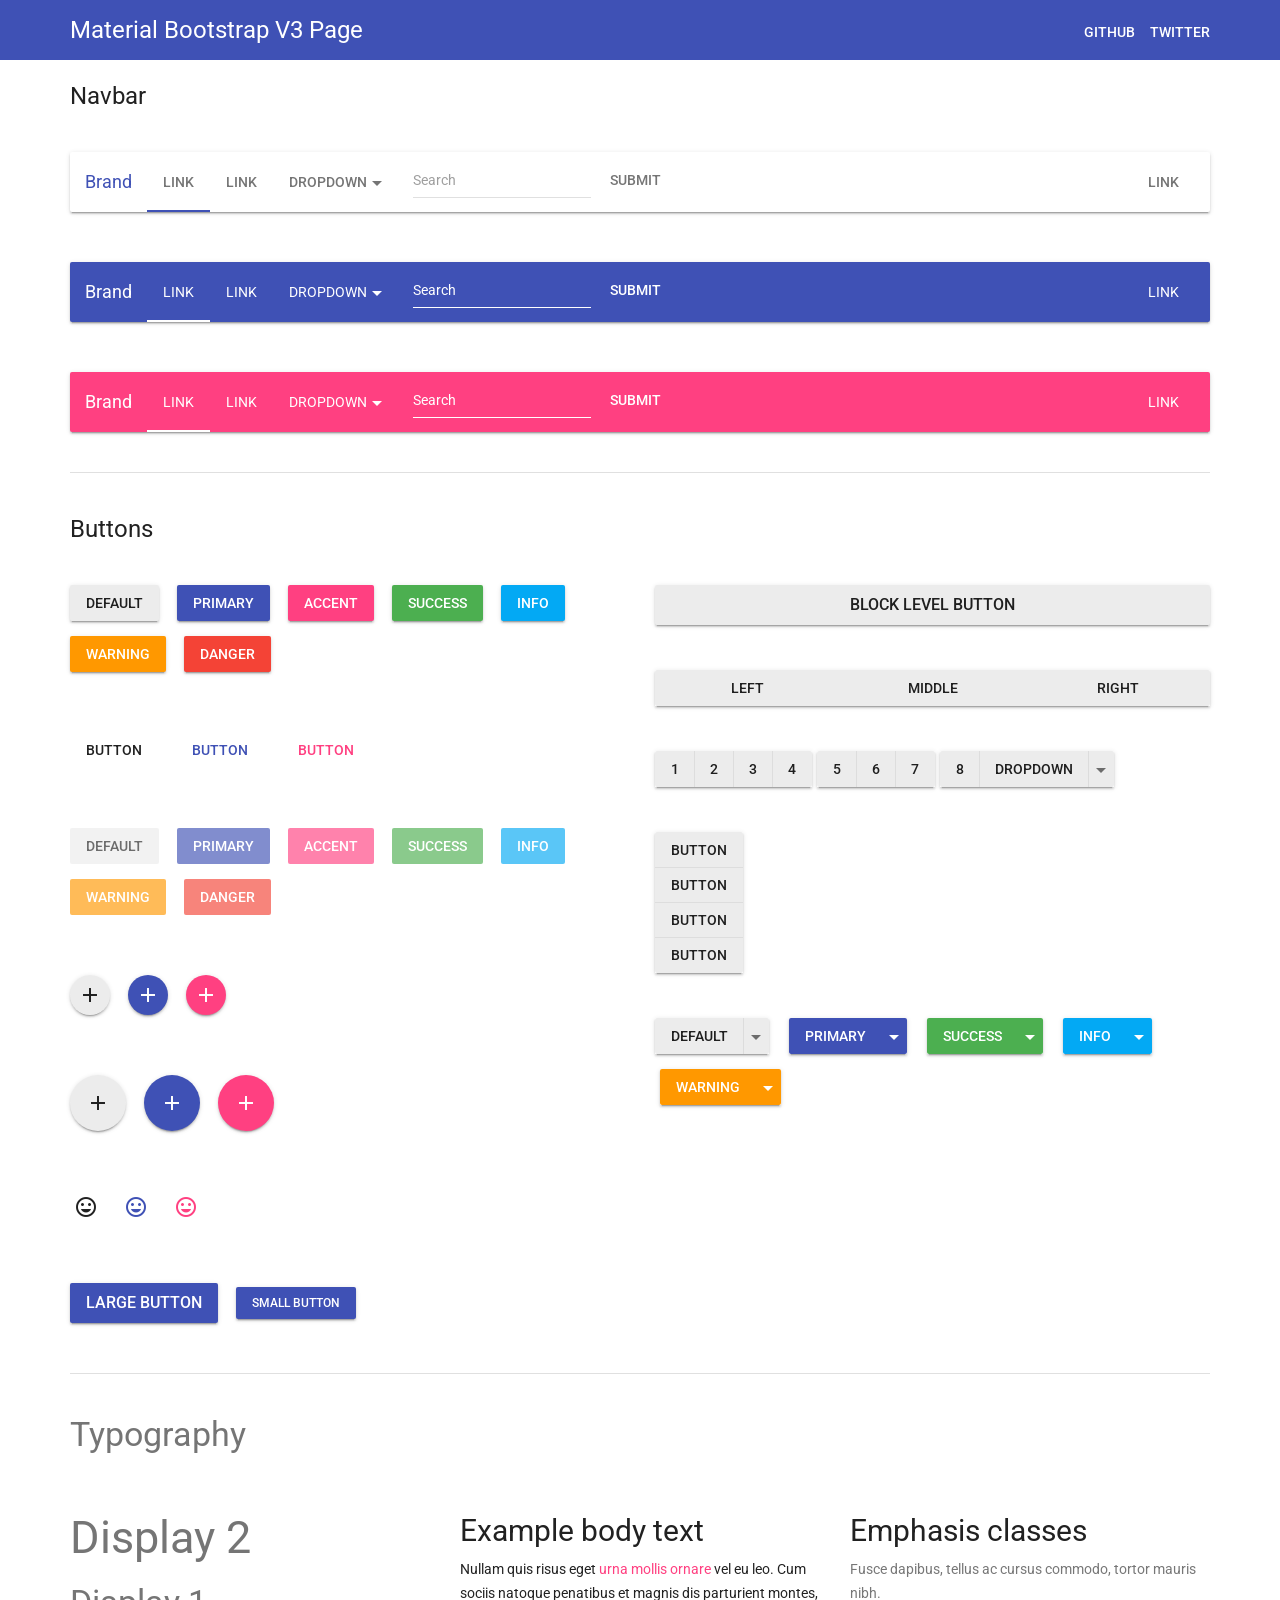
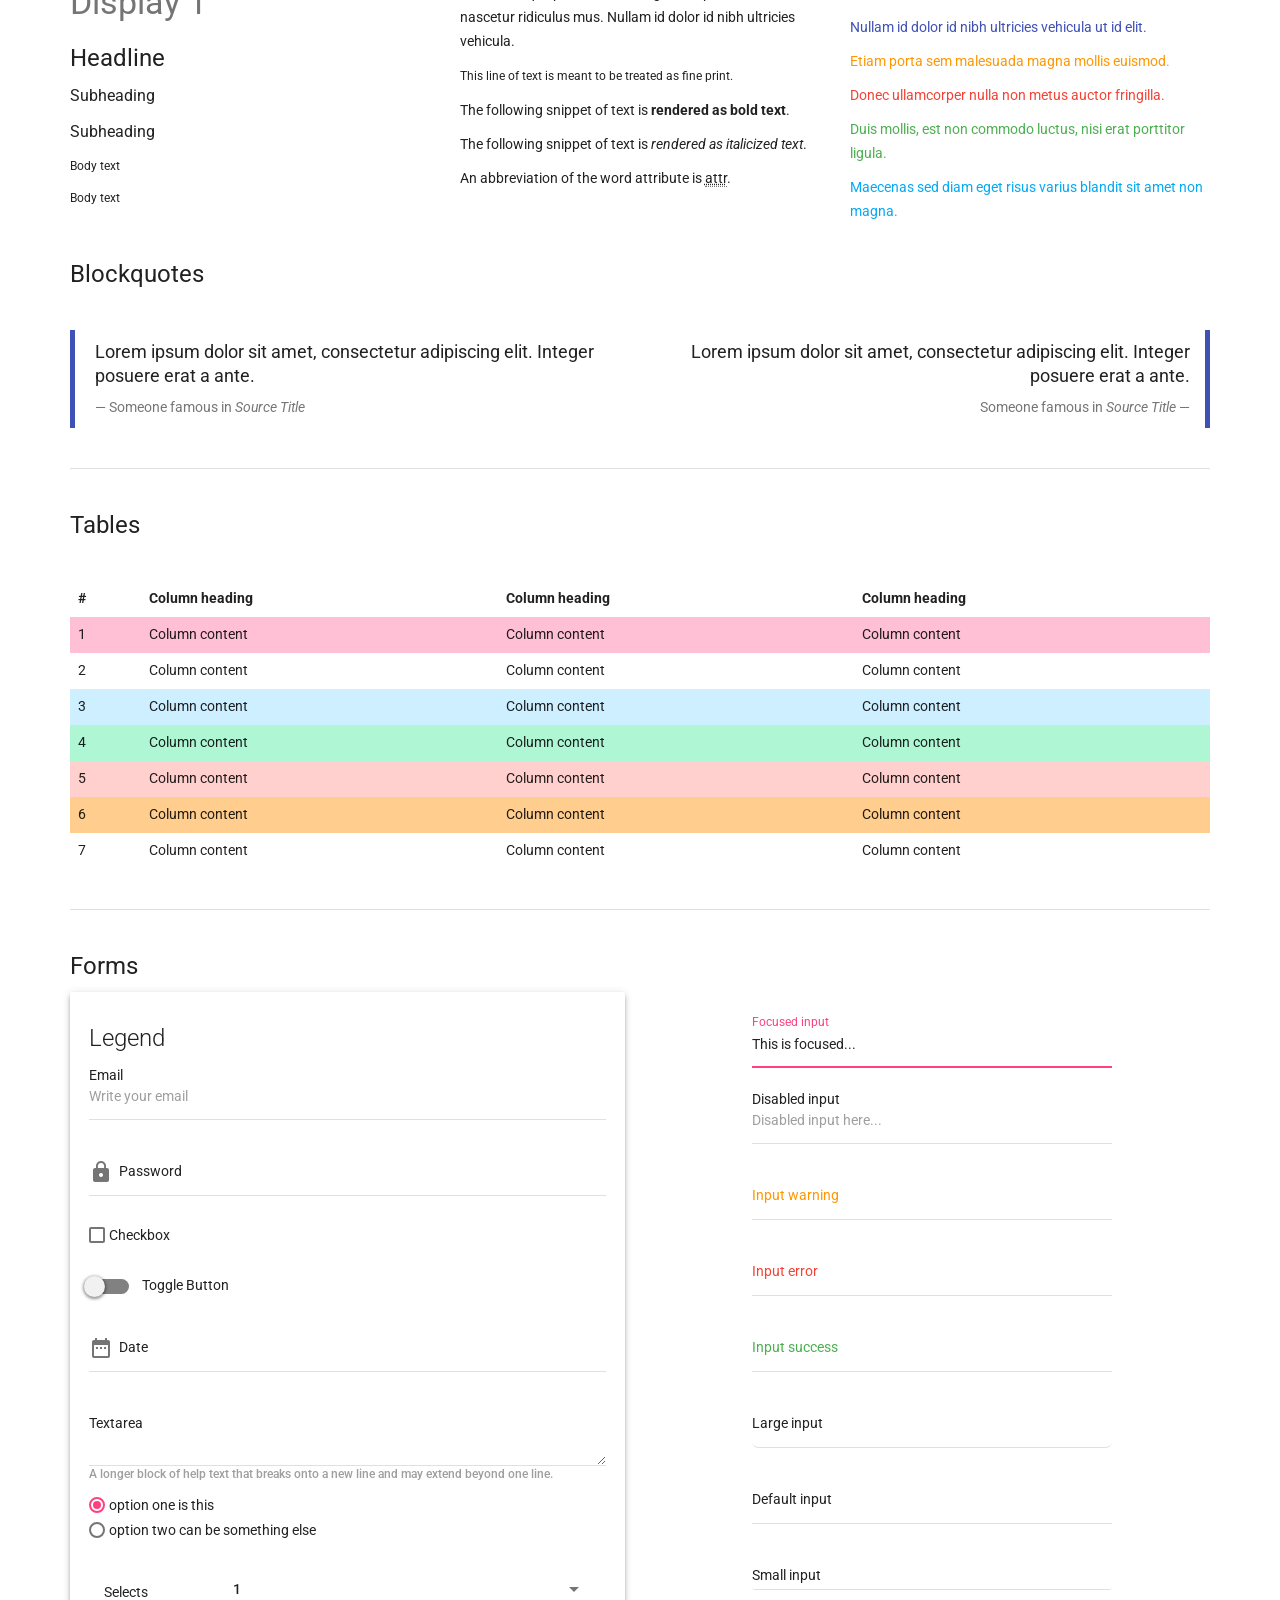
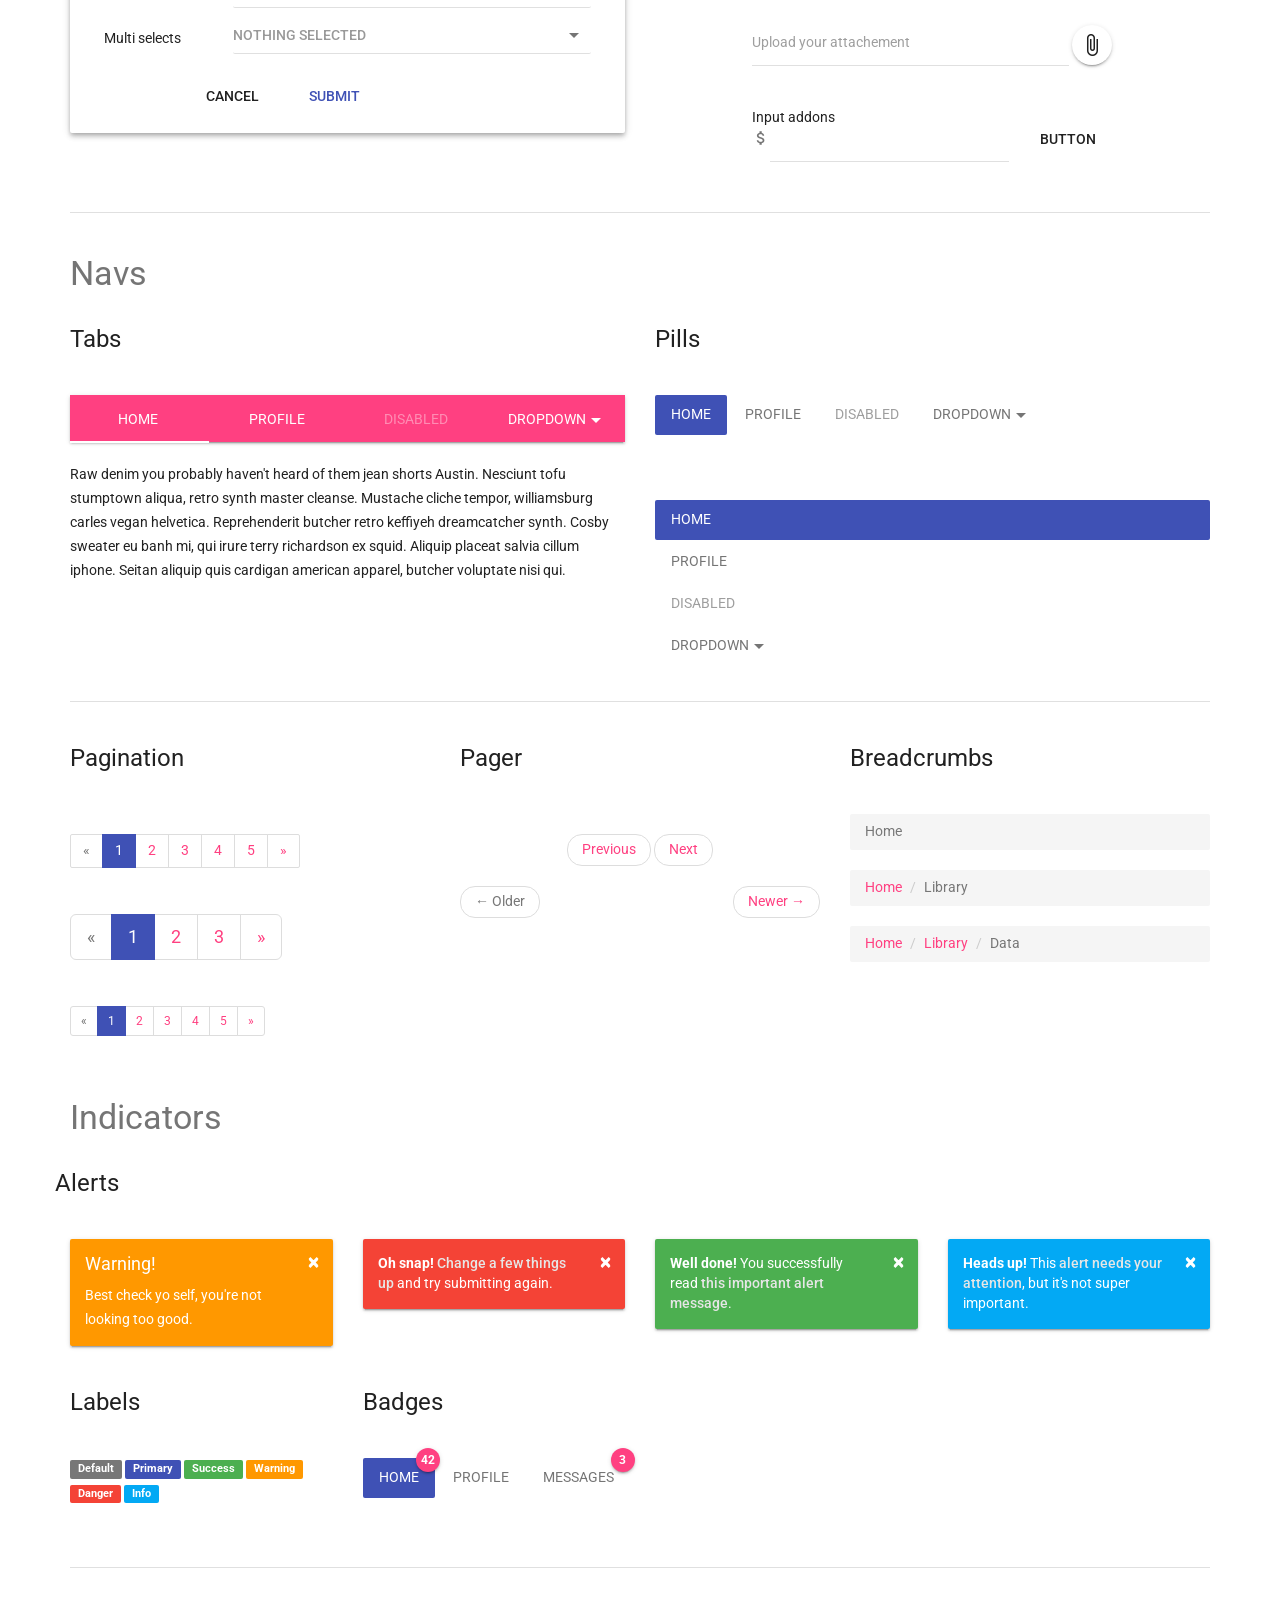
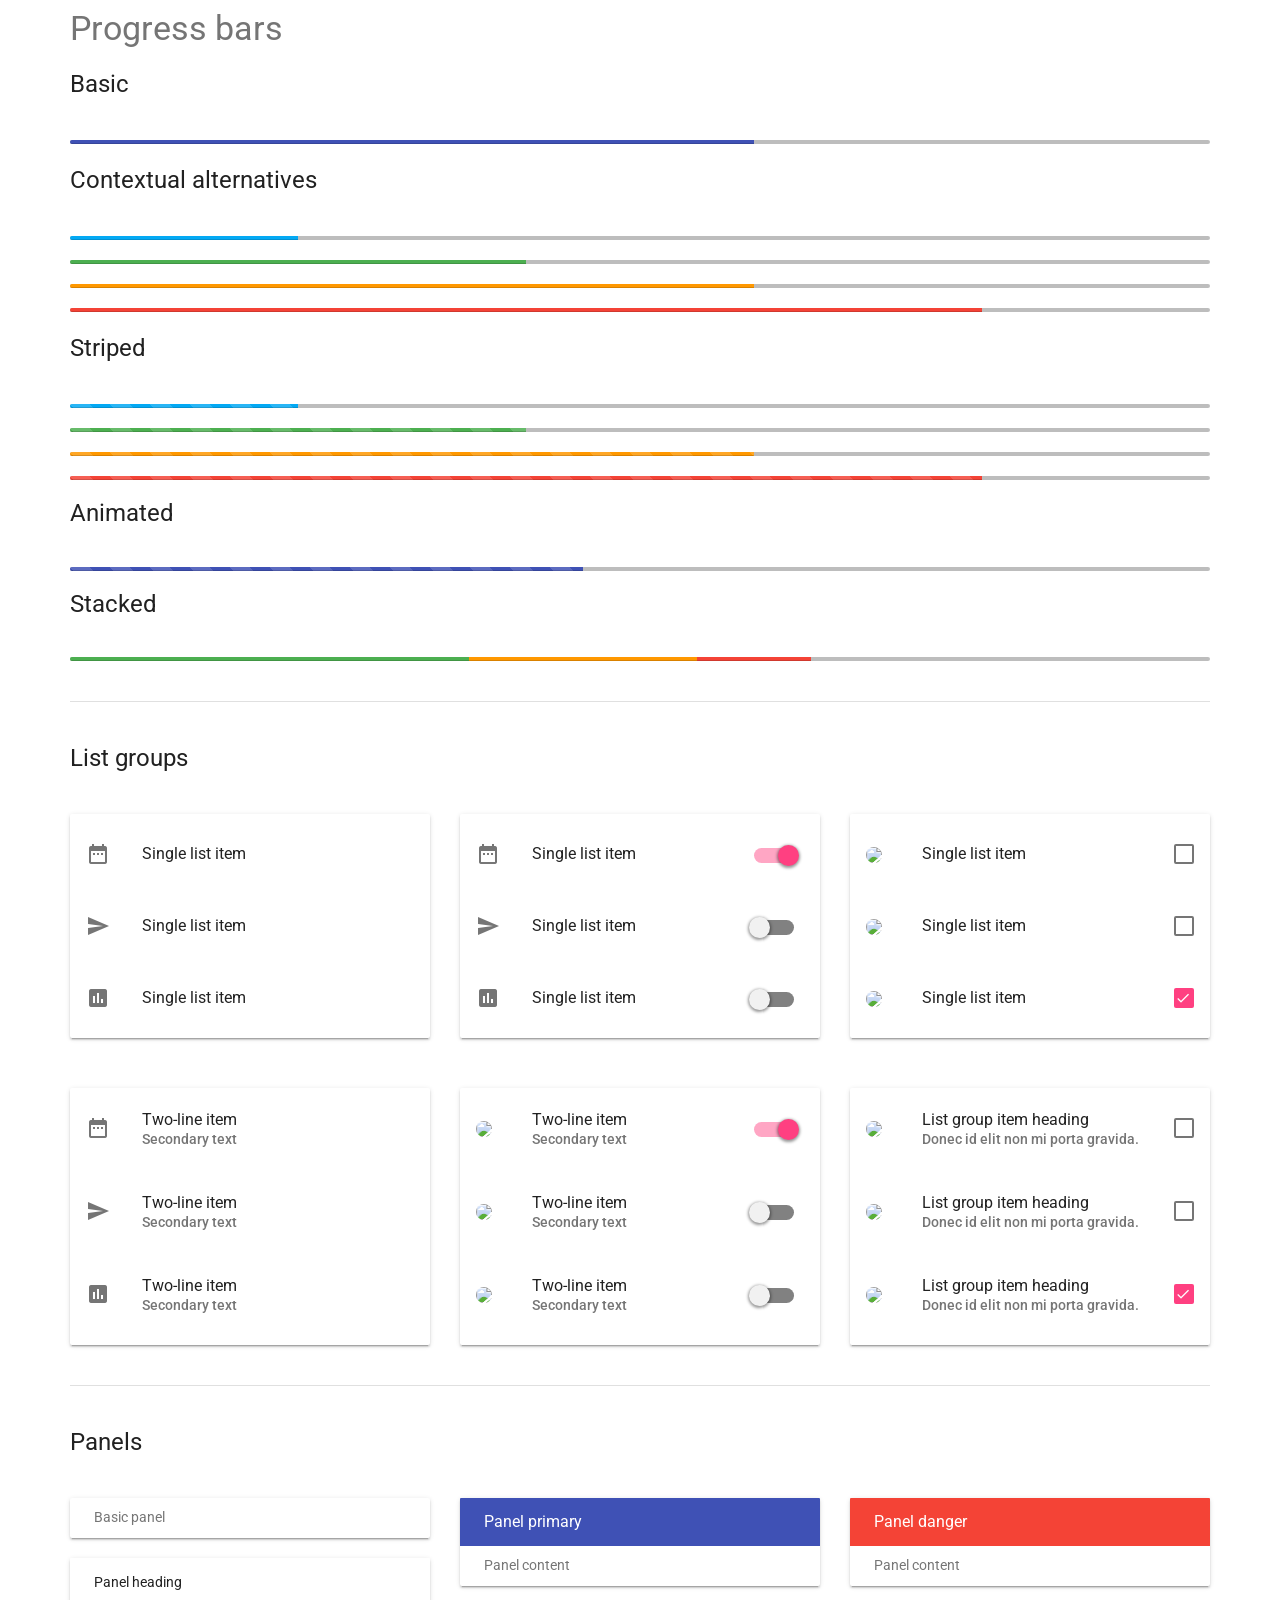
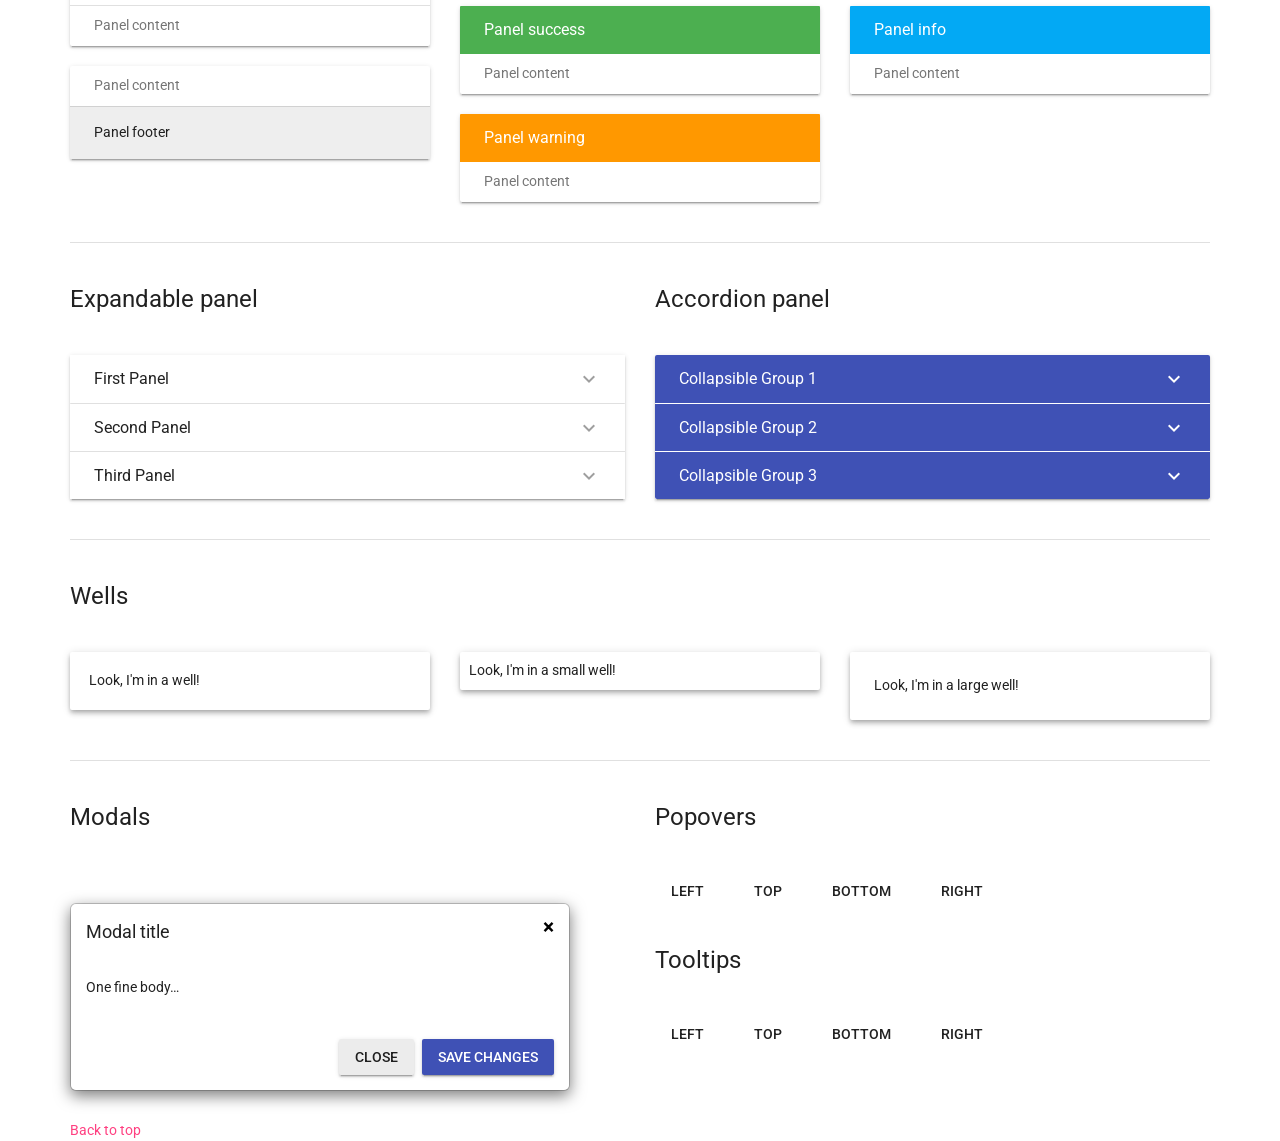
==== commit 1b248222: "header" ====
--- a/index.html
+++ b/index.html
@@ -23,9 +23,8 @@
                 <div id="logo" class="col-md-4 col-sm-4">
                   <h1 class="md-headline"><a href="#!">Material Bootstrap V3 Page</a></h1>
                 </div>
-                <div class="col-md-8 twitter">
-                  <h3 class="md-subheading-1 pull-right">
-                    <a style="text-transform: uppercase; font-weight: 500; font-size: 14px;" href="https://twitter.com/shehab_eltawel">Twitter</a></h3>
+                <div class="col-md-8 social"><h3 class="md-subheading-1 pull-right"><a style="text-transform: uppercase; font-weight: 500; font-size: 14px; margin-left: 15px;" href="https://twitter.com/shehab_eltawel">Twitter</a></h3>
+                  <h3 class="md-subheading-1 pull-right"><a style="text-transform: uppercase; font-weight: 500; font-size: 14px;" href="https://github.com/Shehab-Eltawel/Bootstrap-V3-Material">Github</a></h3>
                 </div>
 
               </div>
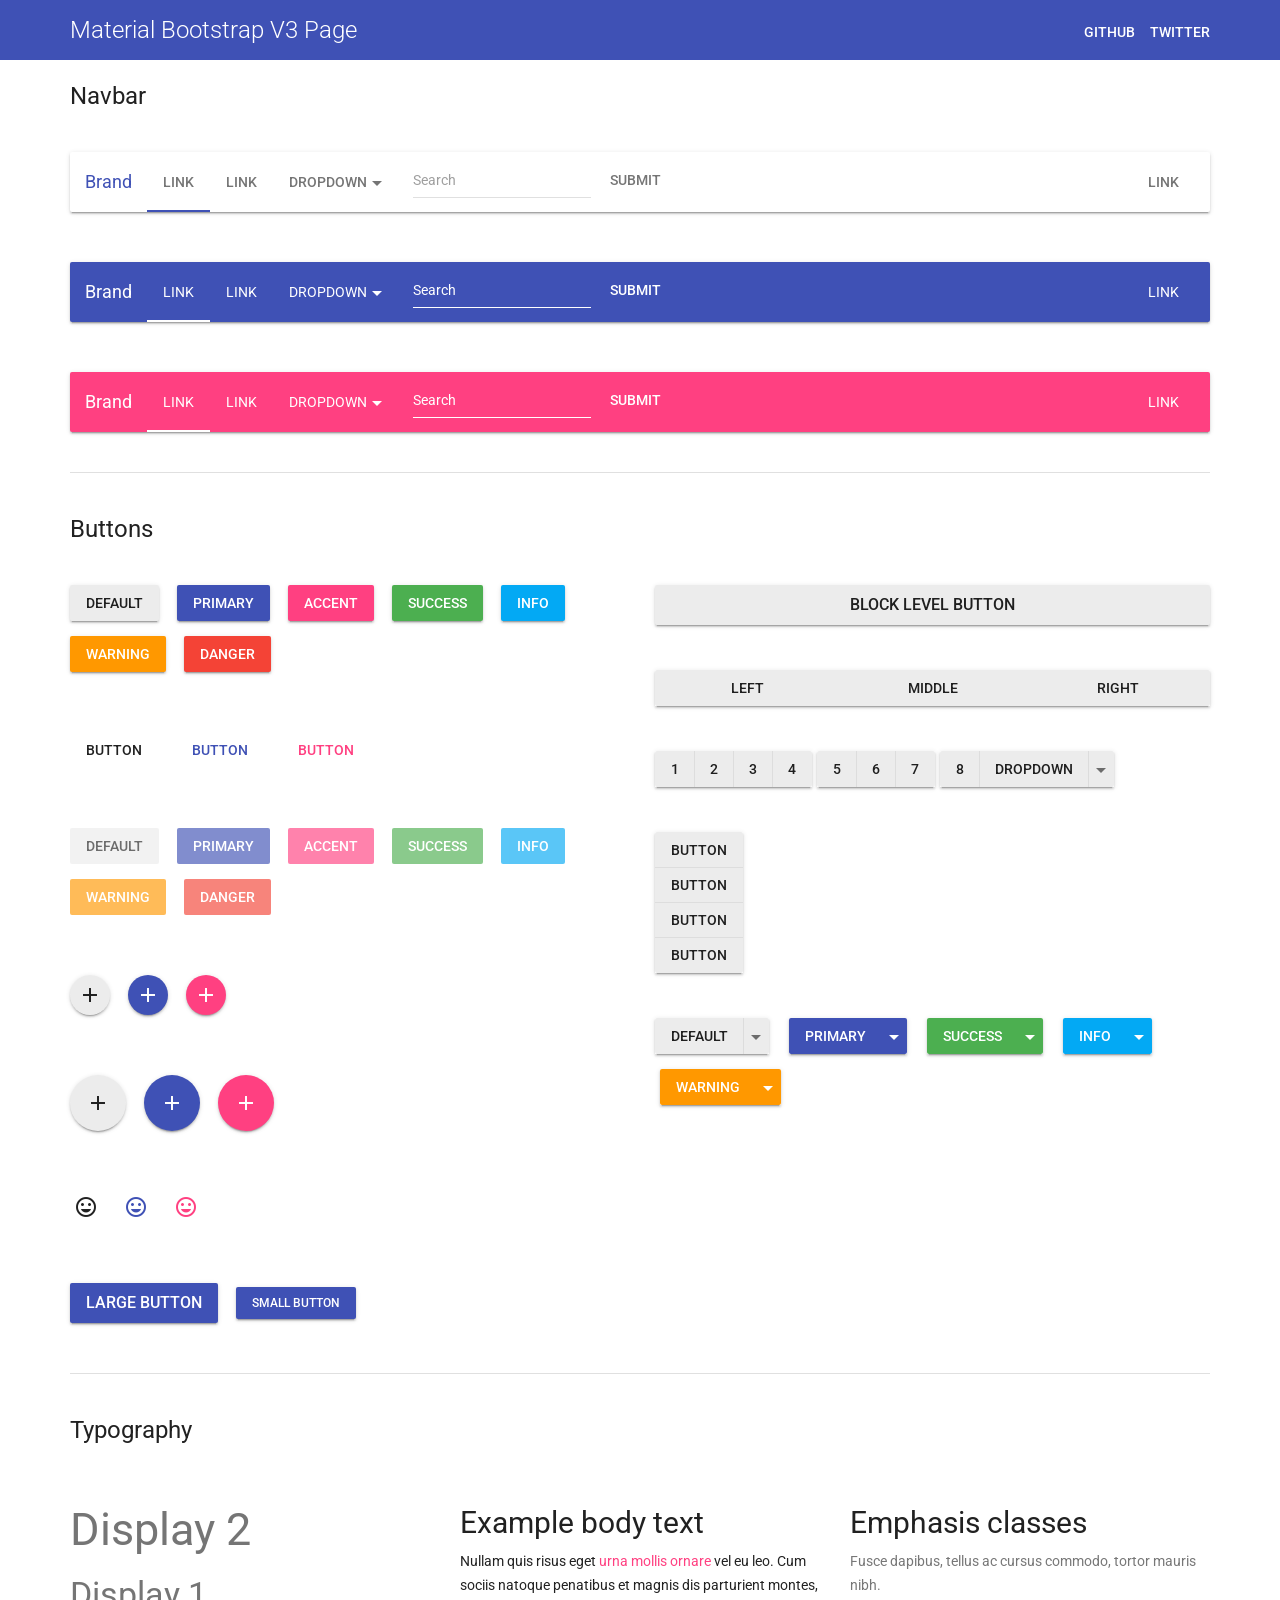
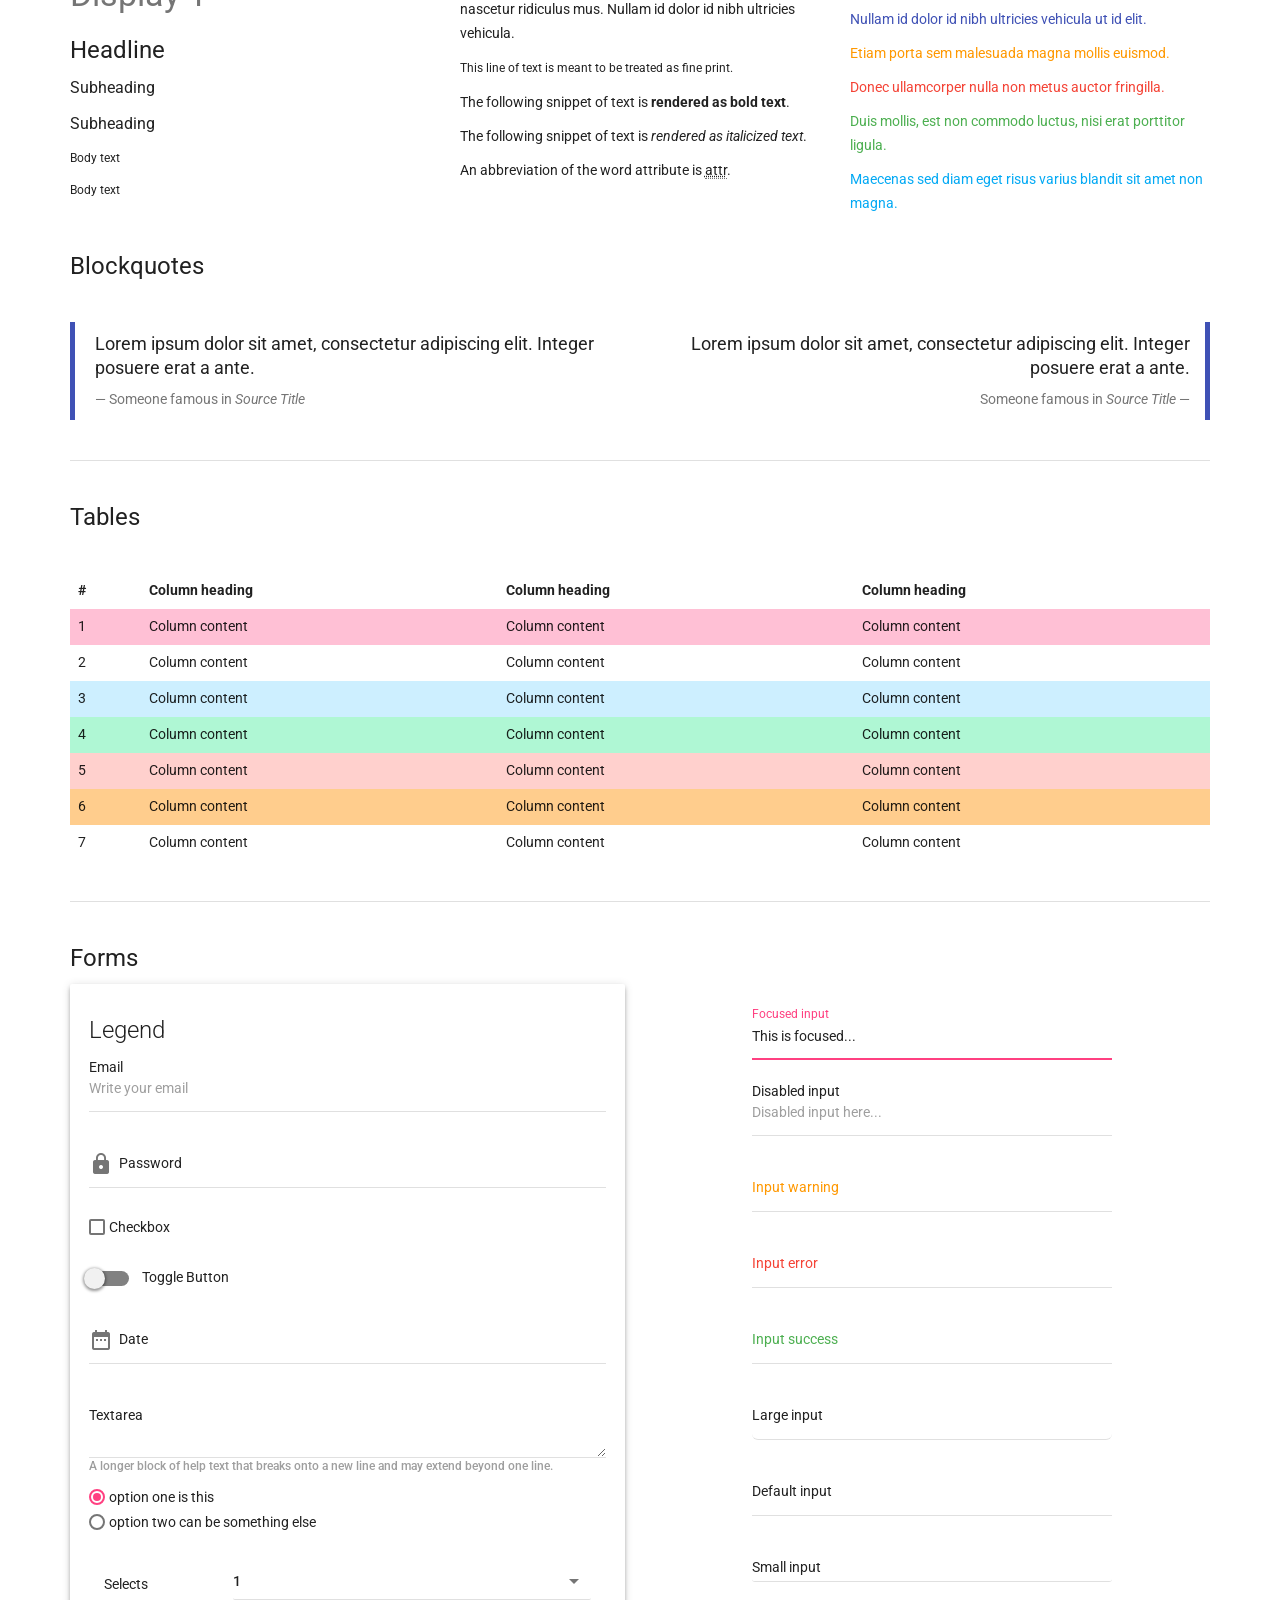
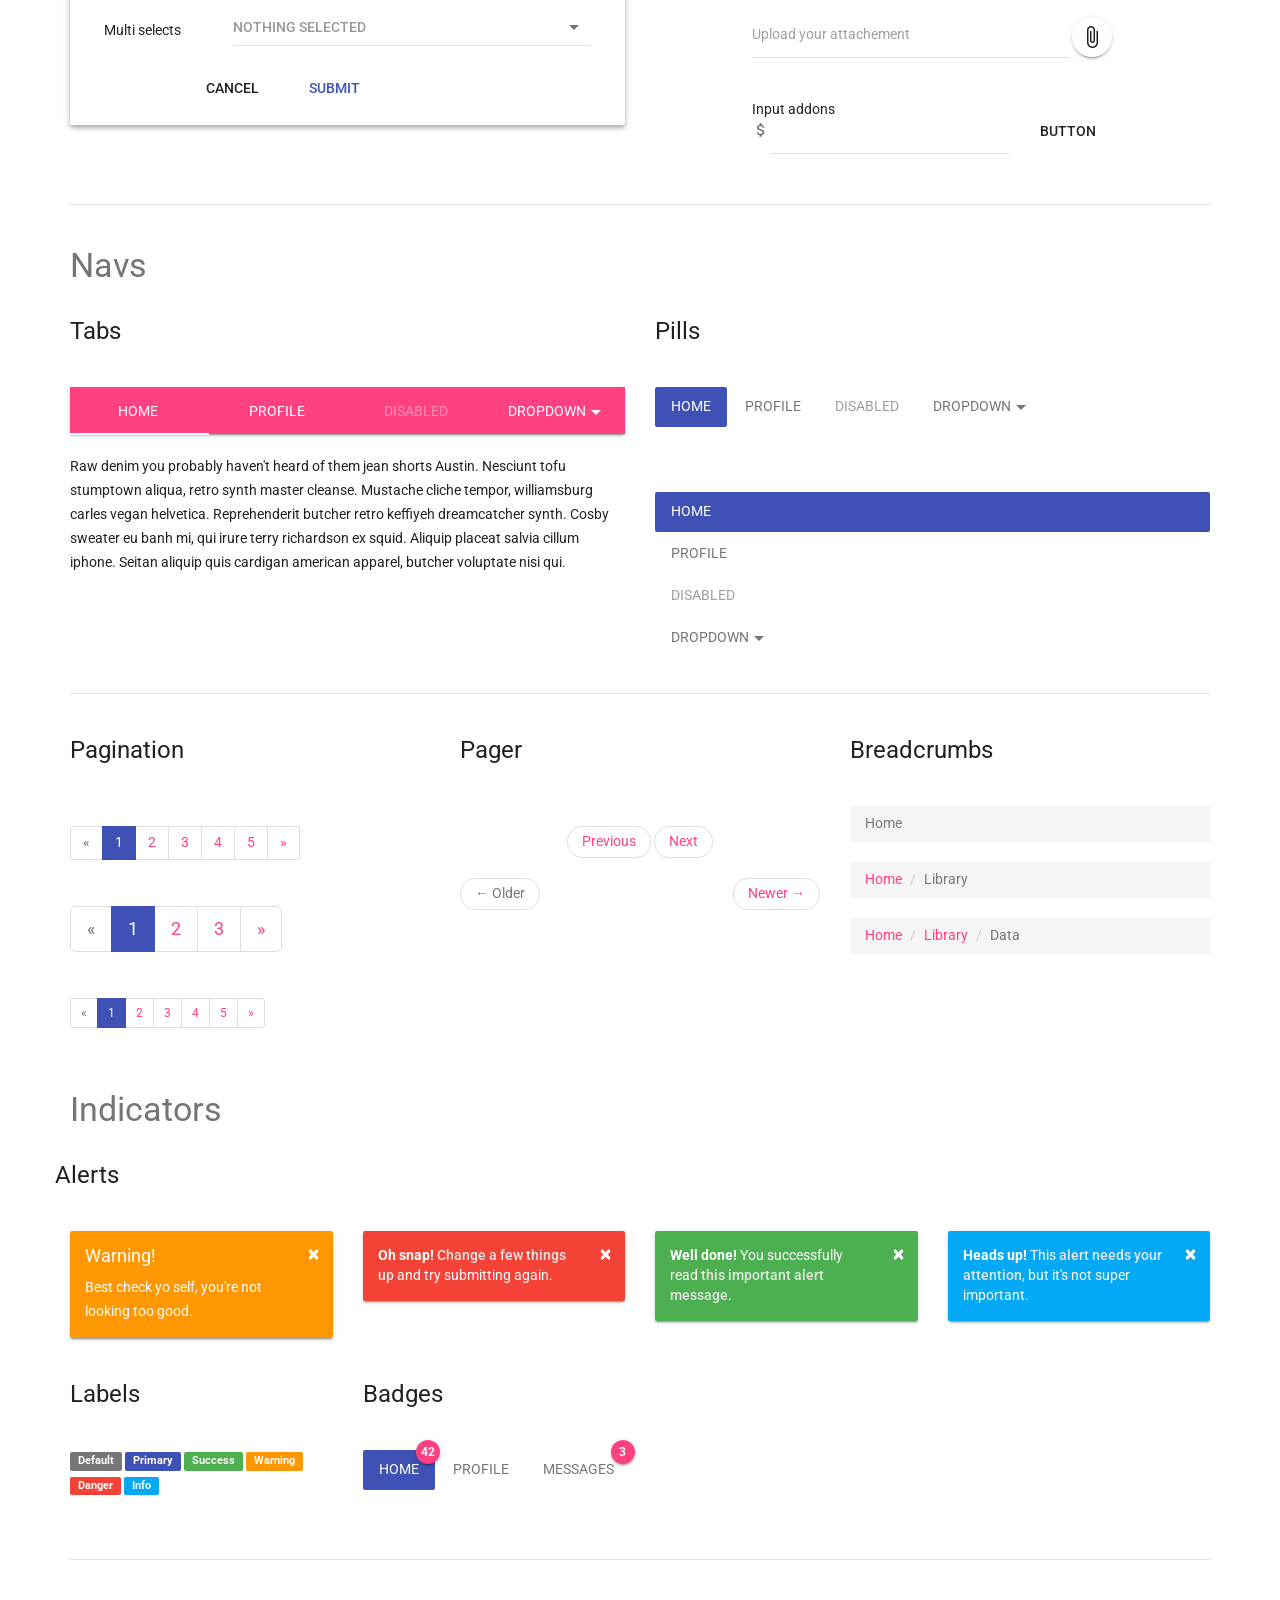
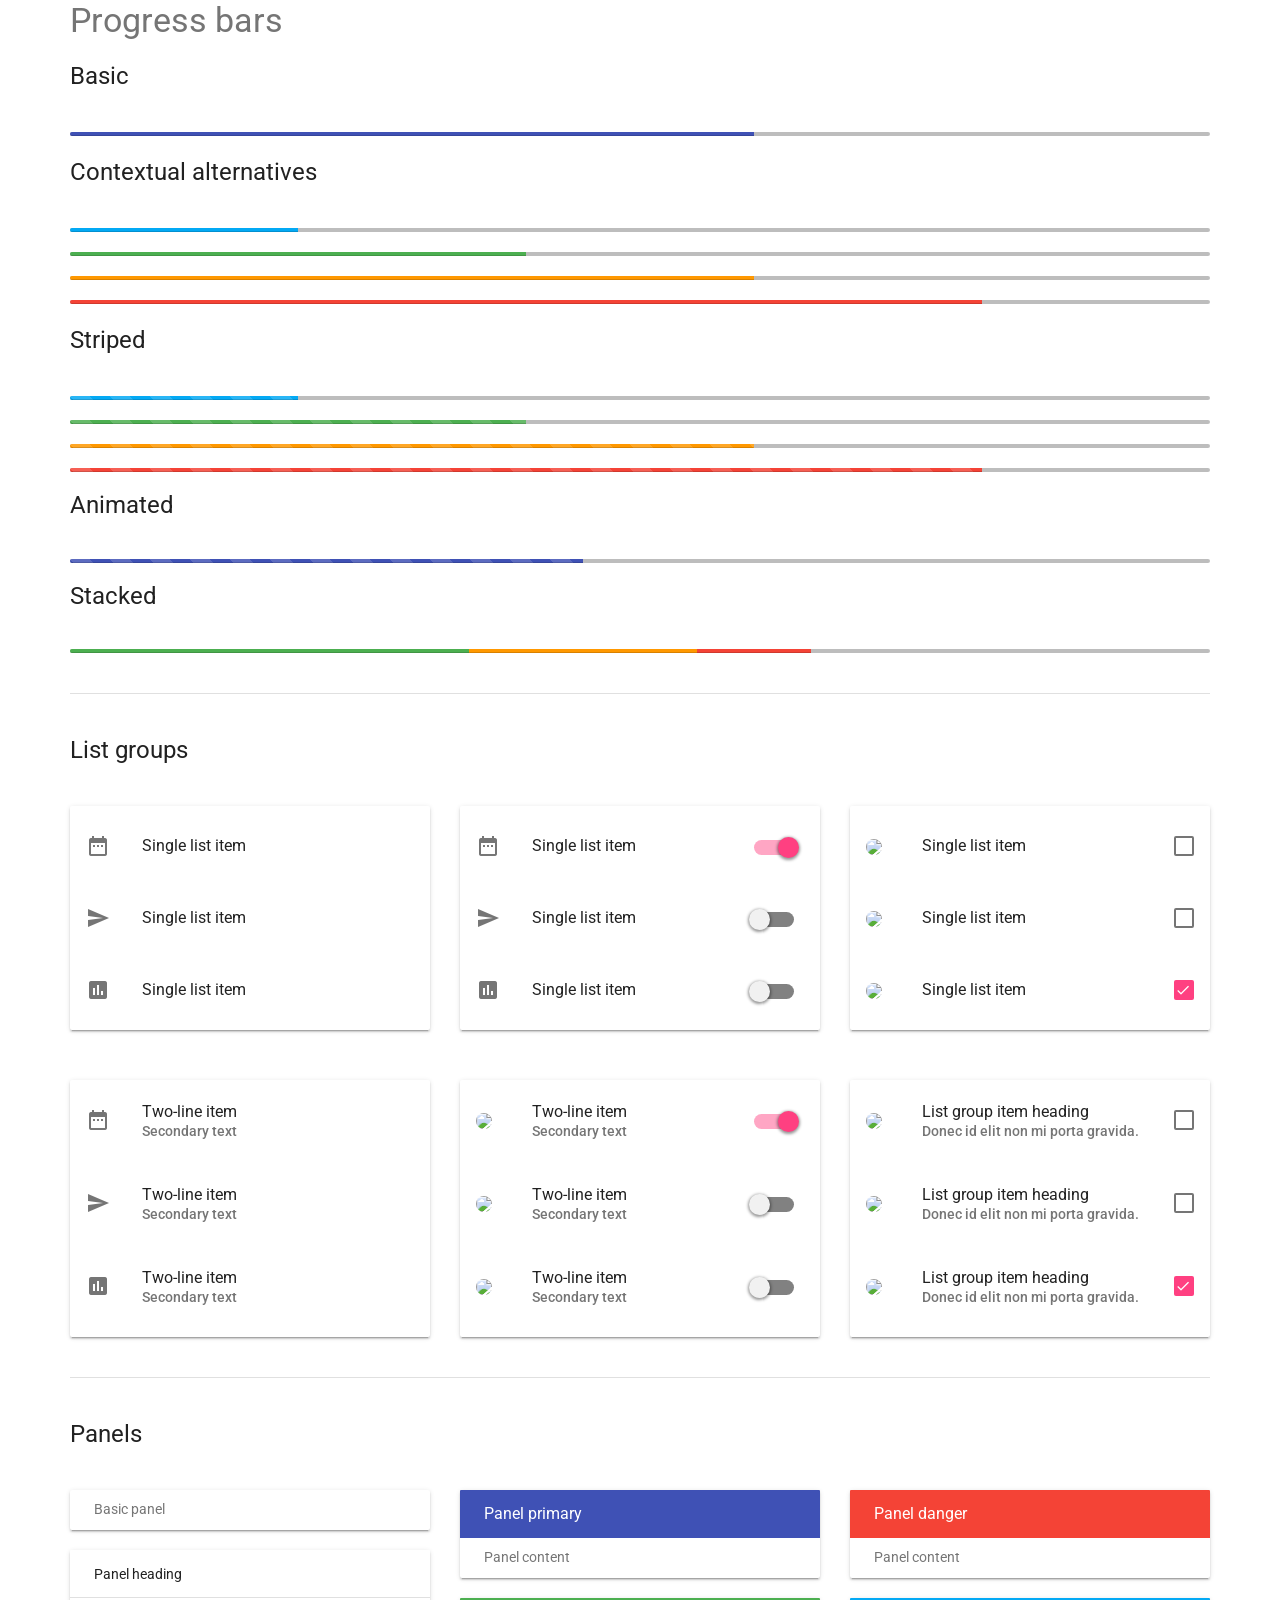
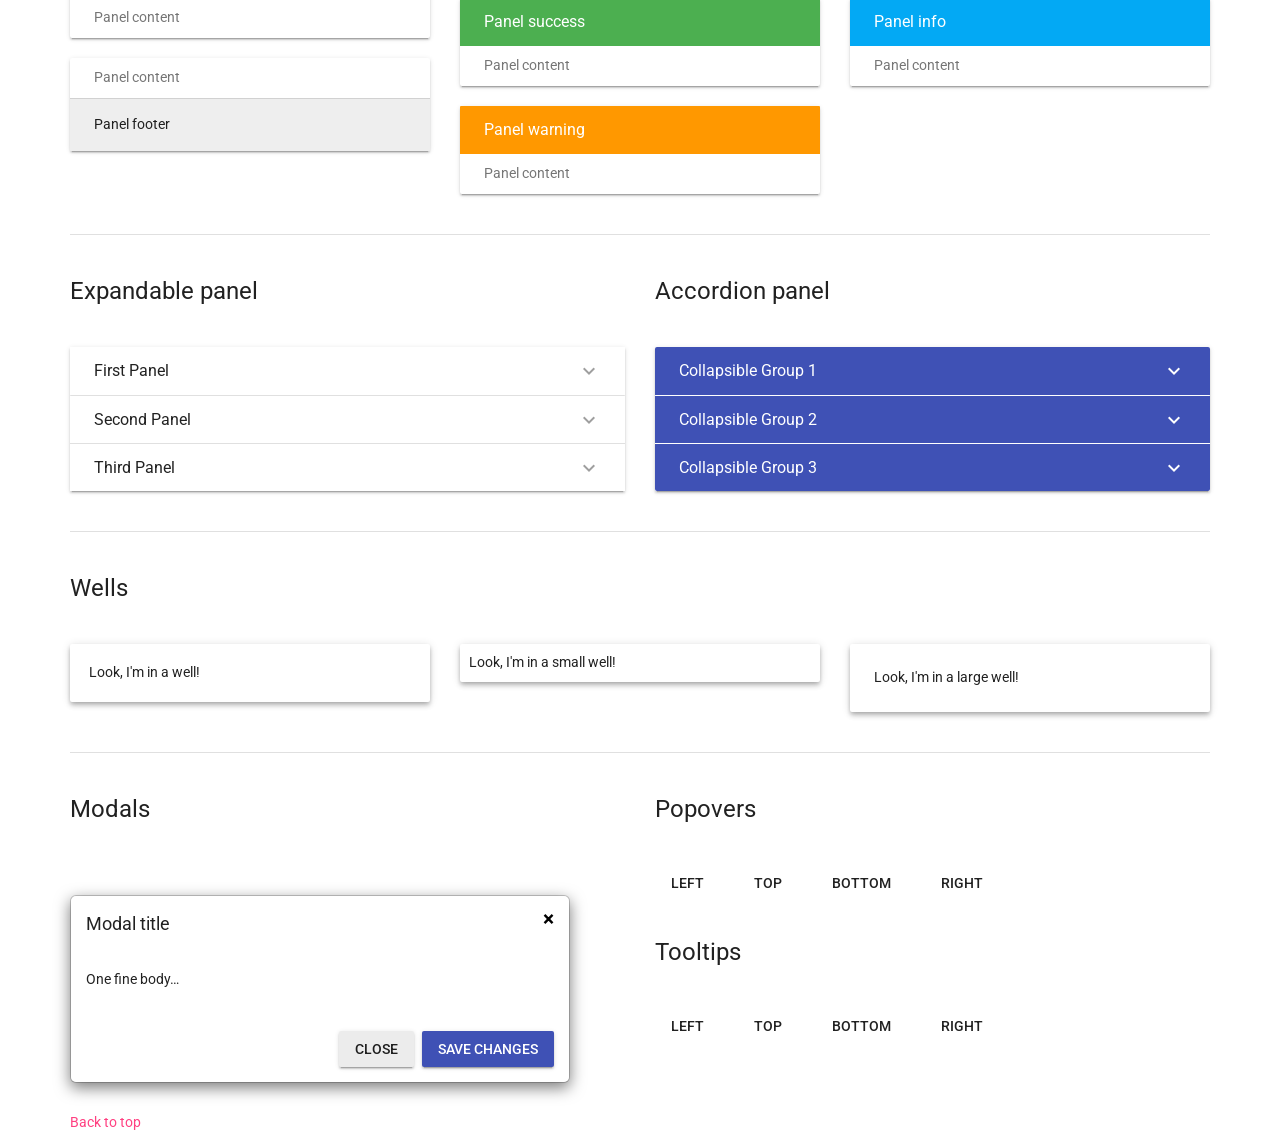
==== commit cf26b3bd: "commit" ====
--- a/index.html
+++ b/index.html
@@ -23,7 +23,8 @@
                 <div id="logo" class="col-md-4 col-sm-4">
                   <h1 class="md-headline"><a href="#!">Material Bootstrap V3 Page</a></h1>
                 </div>
-                <div class="col-md-8 social"><h3 class="md-subheading-1 pull-right"><a style="text-transform: uppercase; font-weight: 500; font-size: 14px; margin-left: 15px;" href="https://twitter.com/shehab_eltawel">Twitter</a></h3>
+                <div class="col-md-8 social">
+                  <h3 class="md-subheading-1 pull-right"><a style="text-transform: uppercase; font-weight: 500; font-size: 14px; margin-left: 15px;" href="https://twitter.com/shehab_eltawel">Twitter</a></h3>
                   <h3 class="md-subheading-1 pull-right"><a style="text-transform: uppercase; font-weight: 500; font-size: 14px;" href="https://github.com/Shehab-Eltawel/Bootstrap-V3-Material">Github</a></h3>
                 </div>
 
@@ -401,7 +402,7 @@
         <div class="row">
           <div class="col-lg-12">
 
-              <h1 class="md-display-1" id="typography">Typography</h1>
+              <h2 class="md-headline" id="typography">Typography</h2>
 
           </div>
         </div>
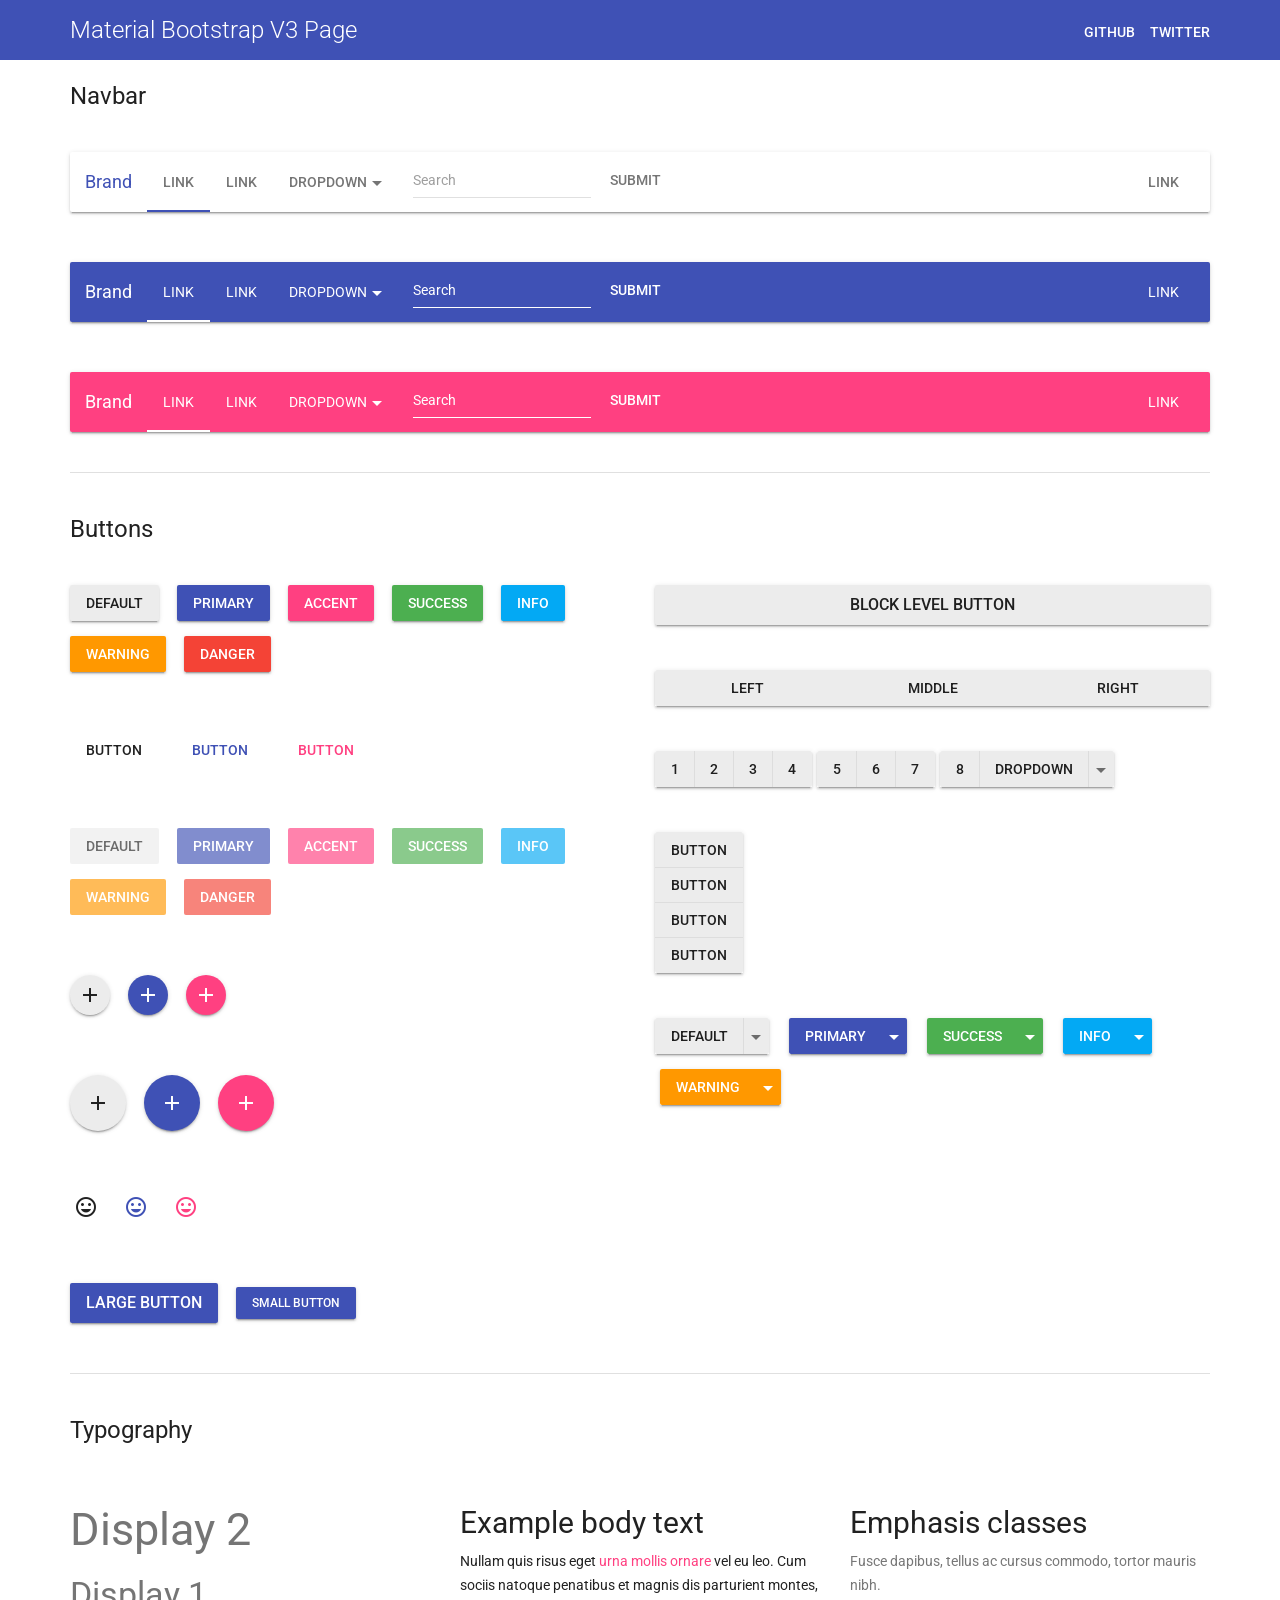
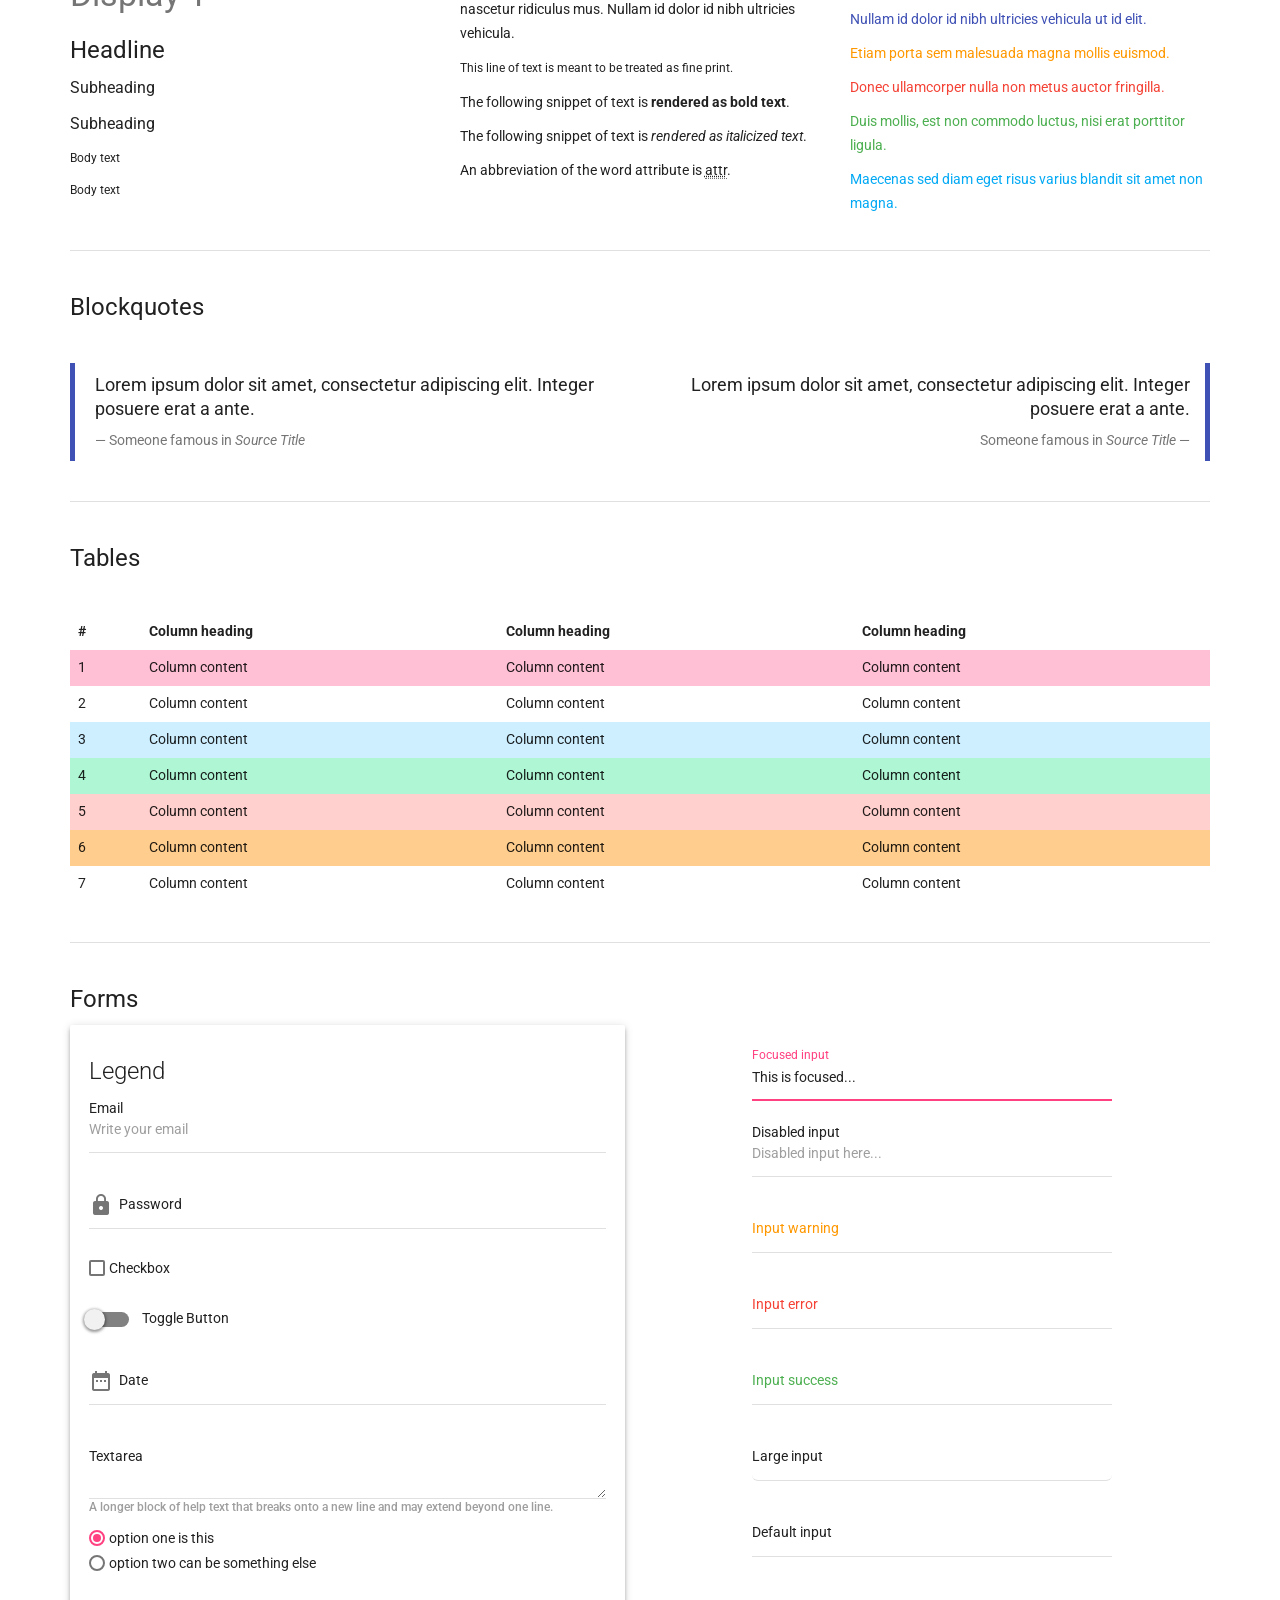
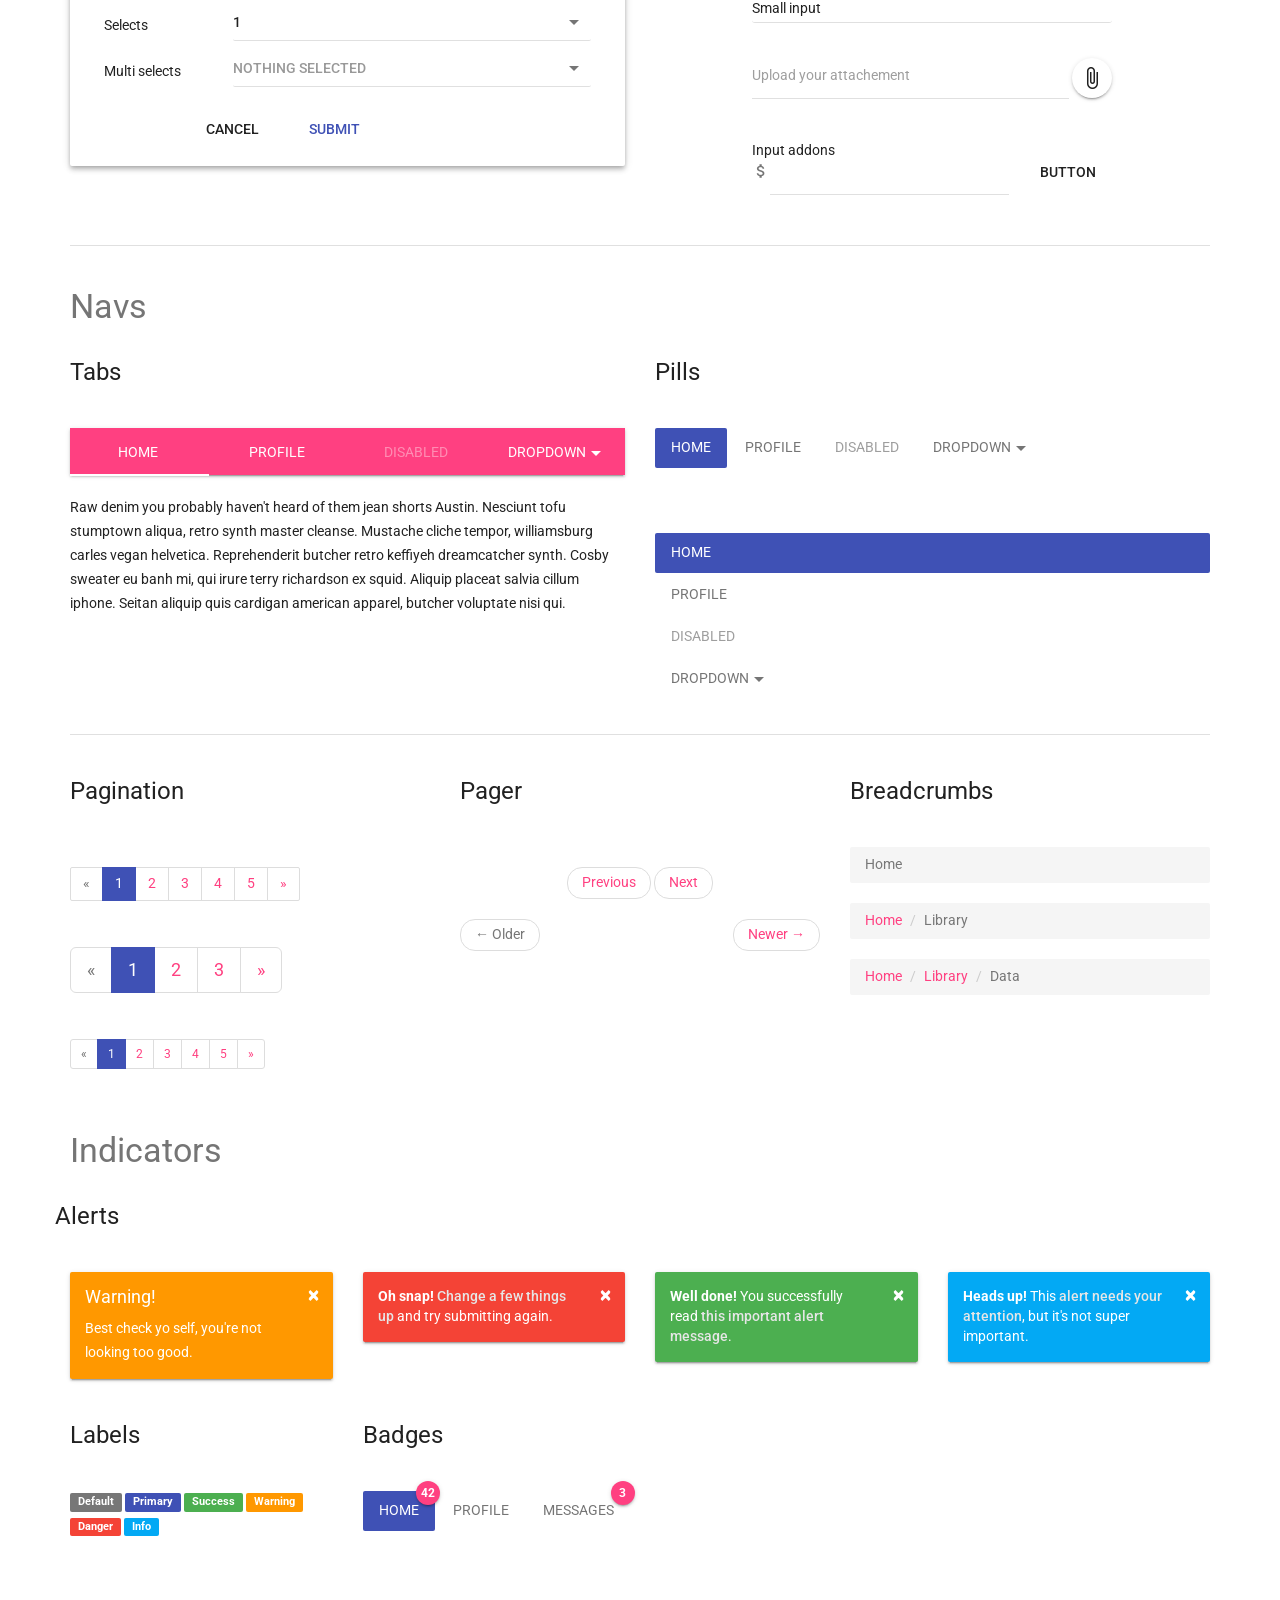
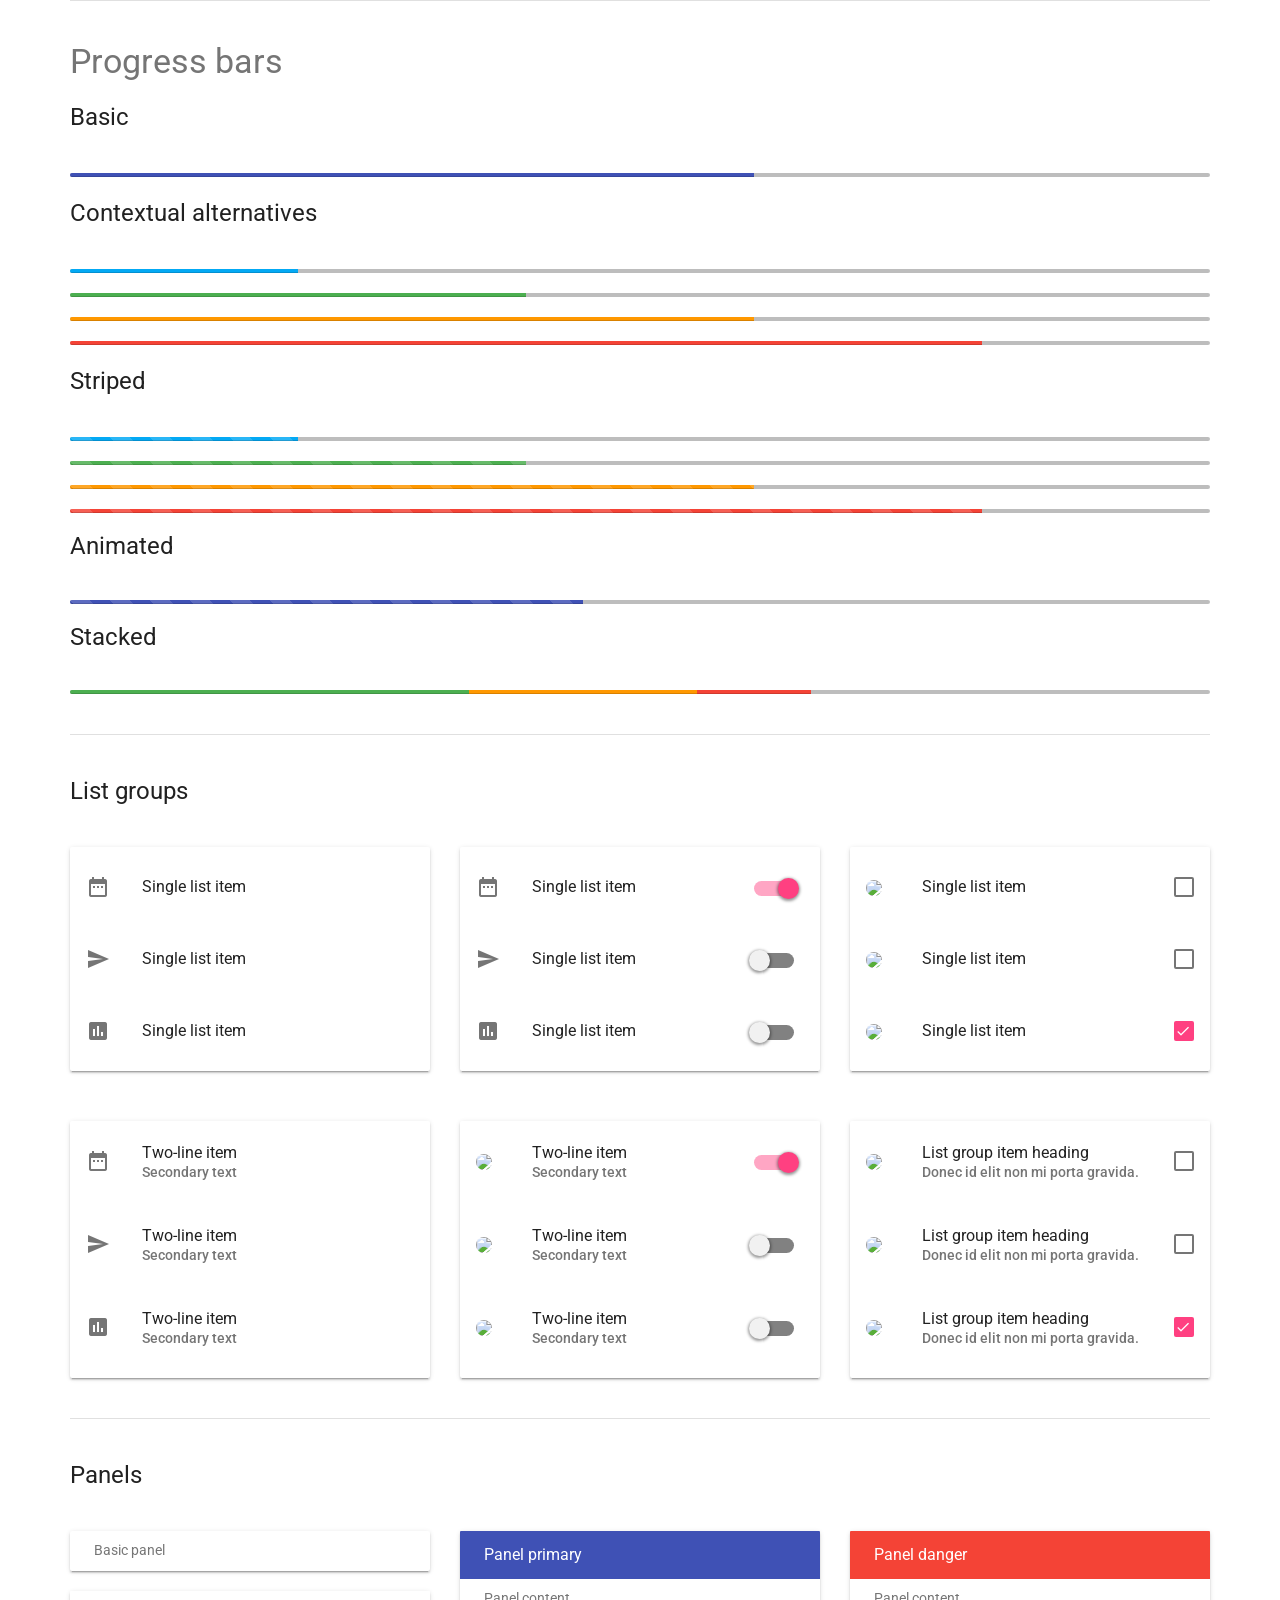
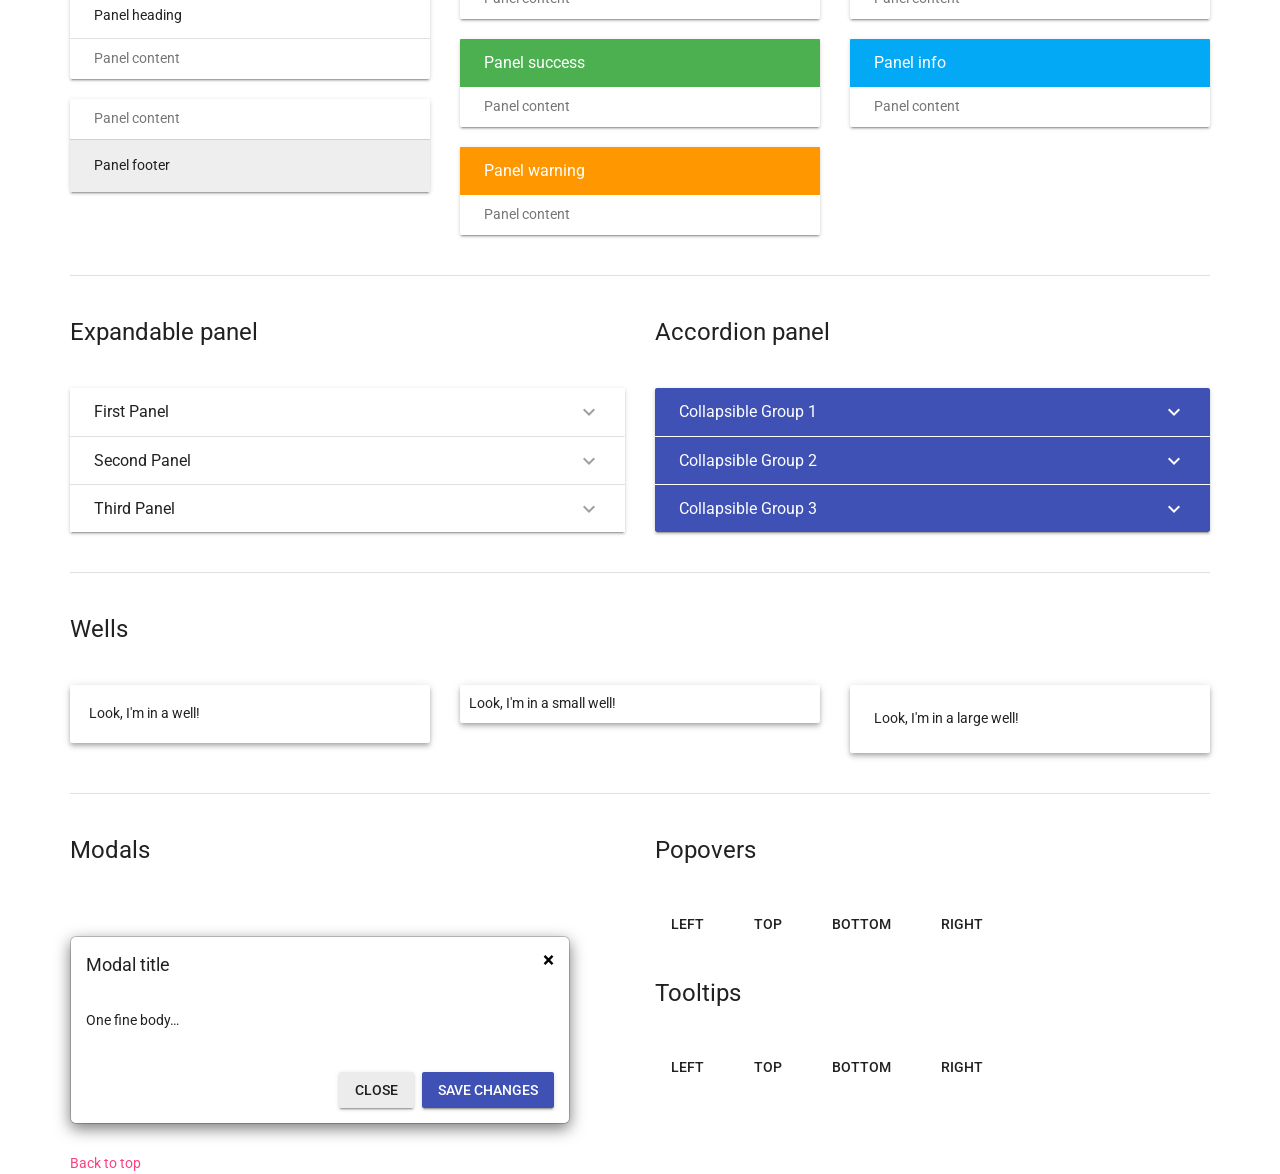
==== commit aa30c30c: "commits" ====
--- a/index.html
+++ b/index.html
@@ -445,7 +445,7 @@
 
           </div>
         </div>
-
+        <hr>
         <!-- Blockquotes -->
 
         <div class="row">
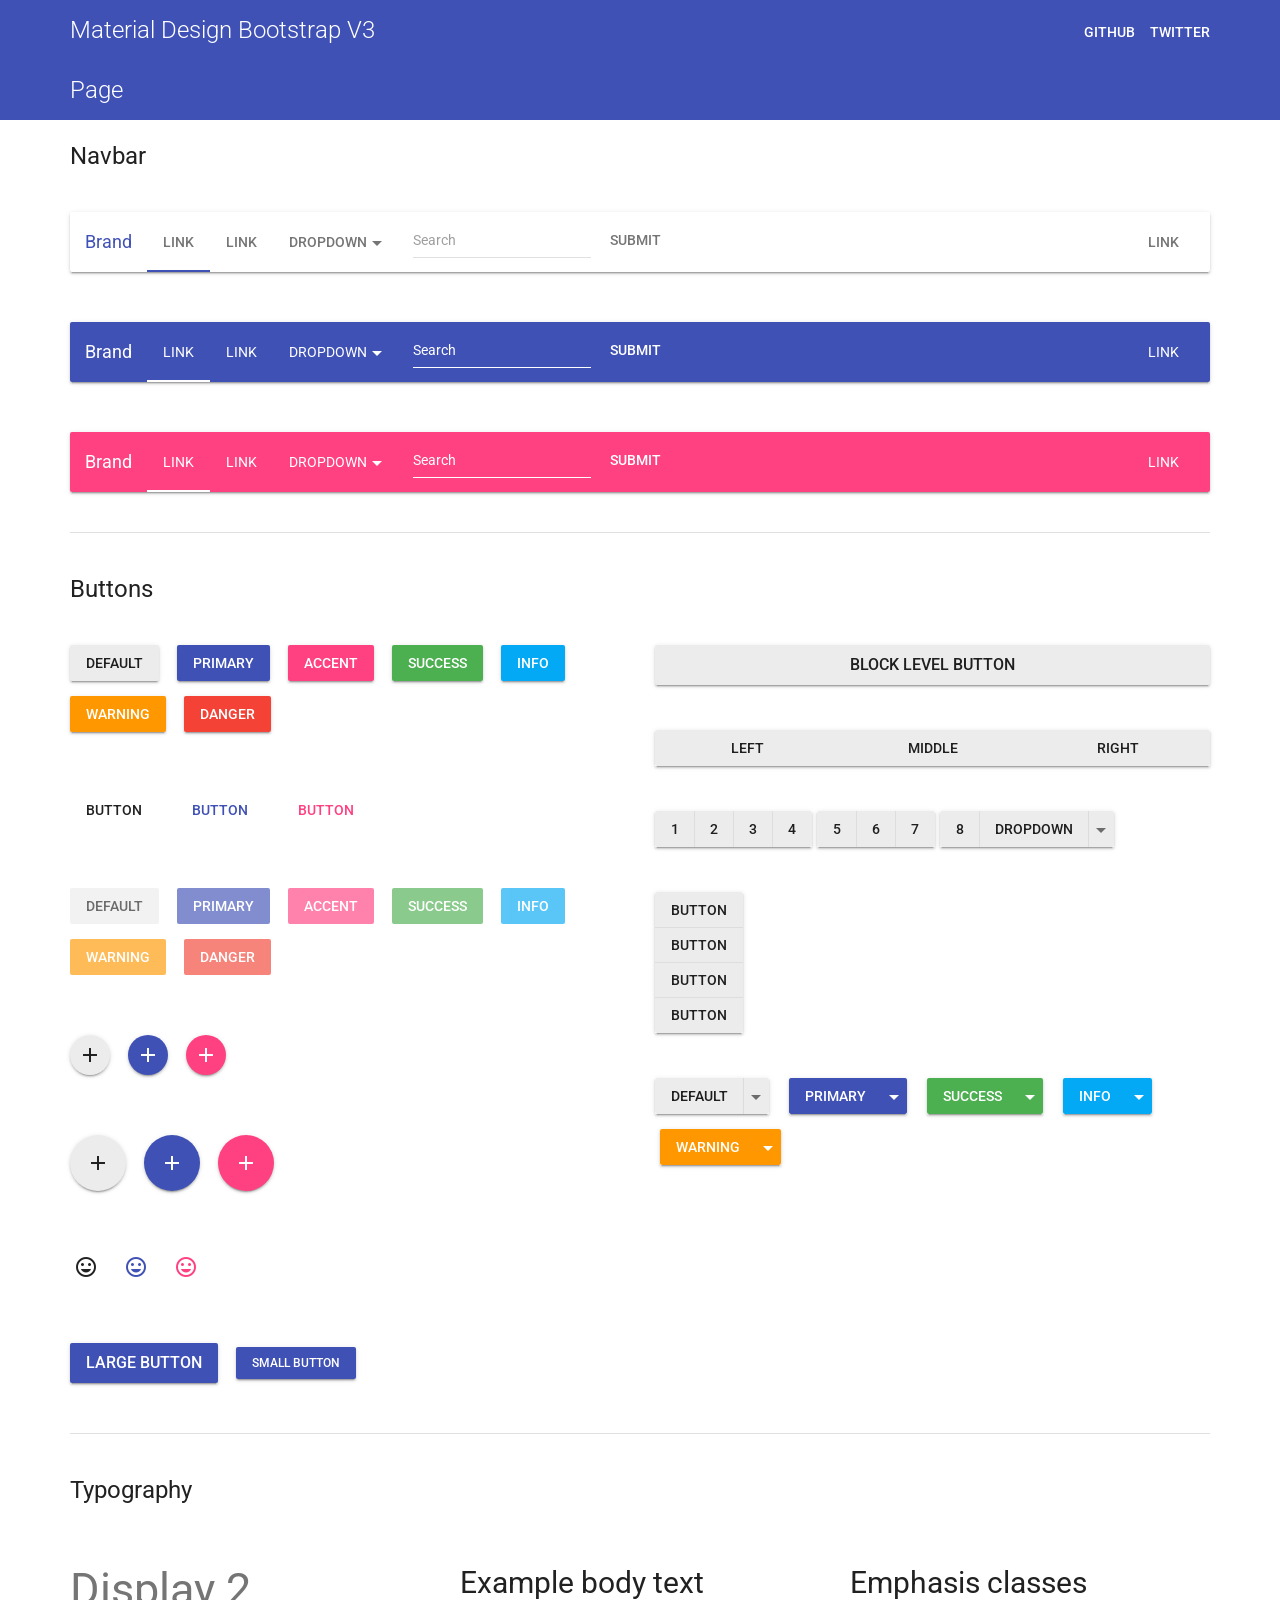
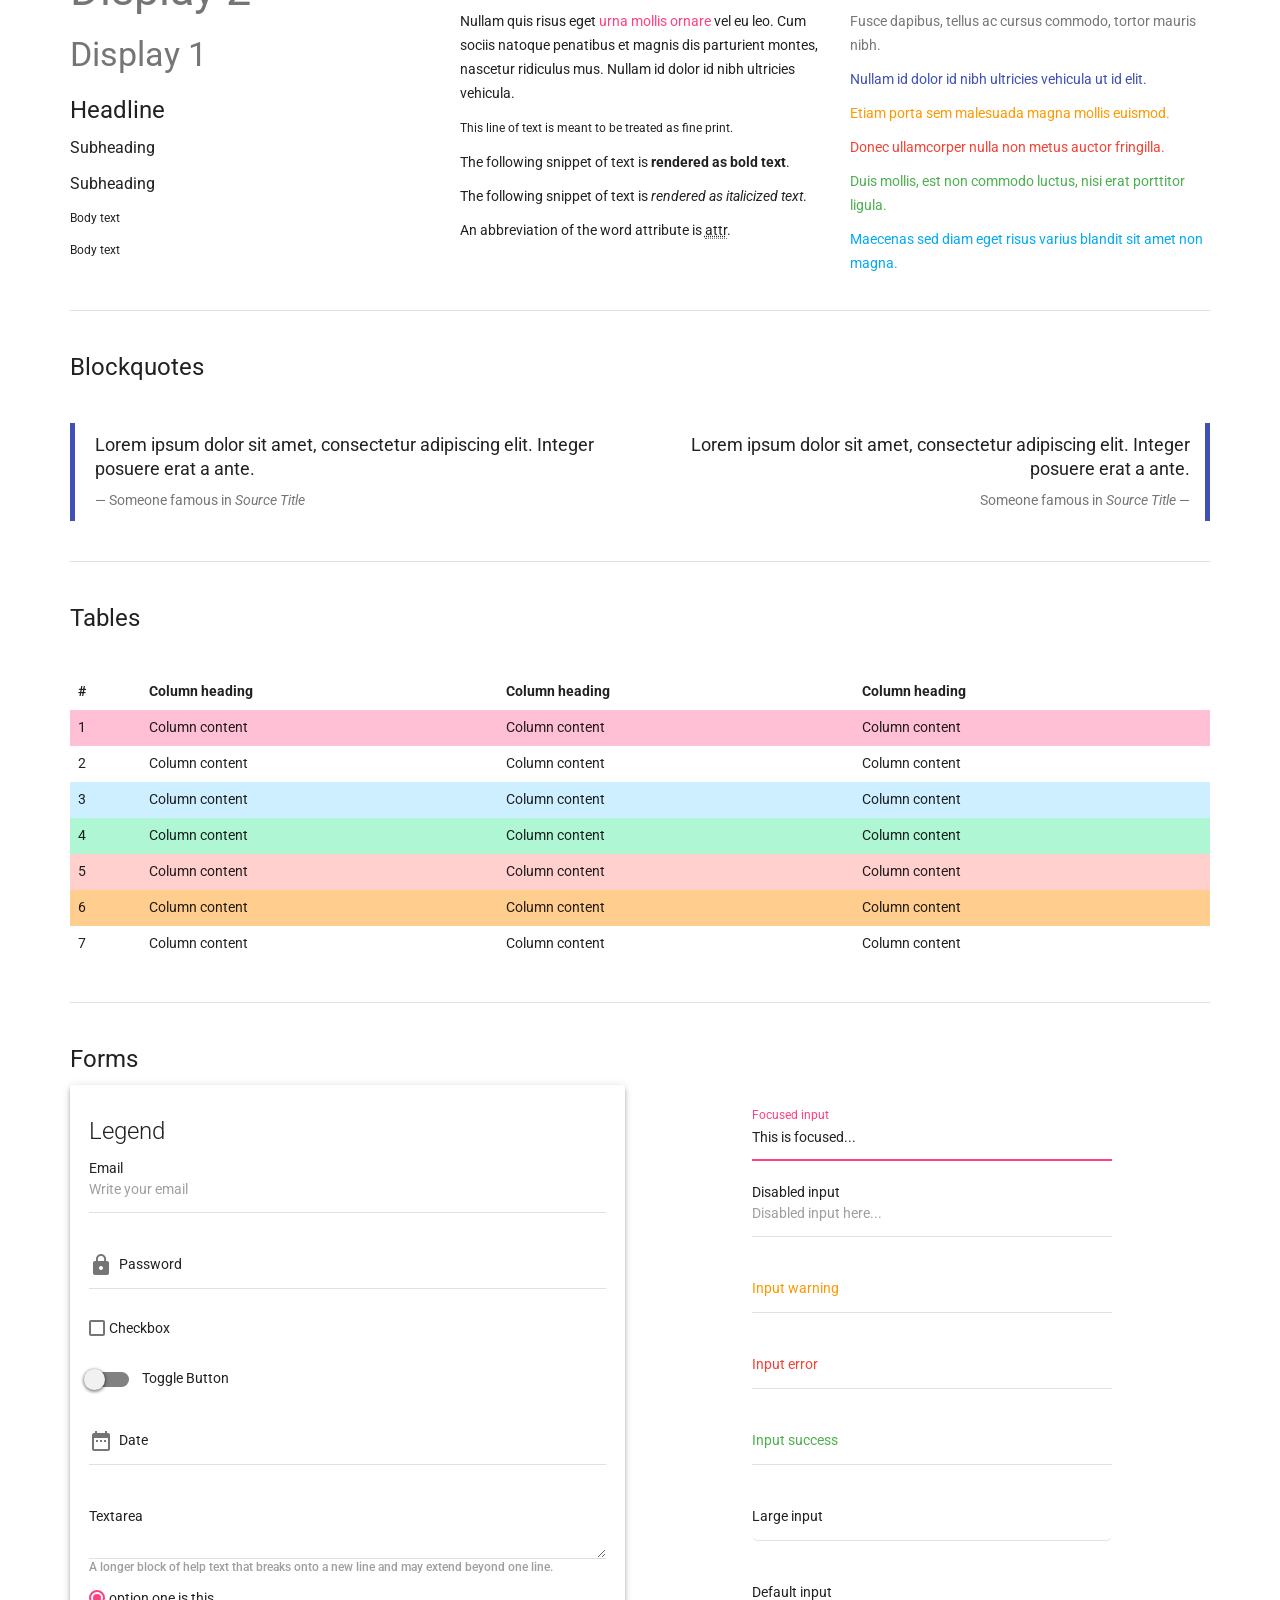
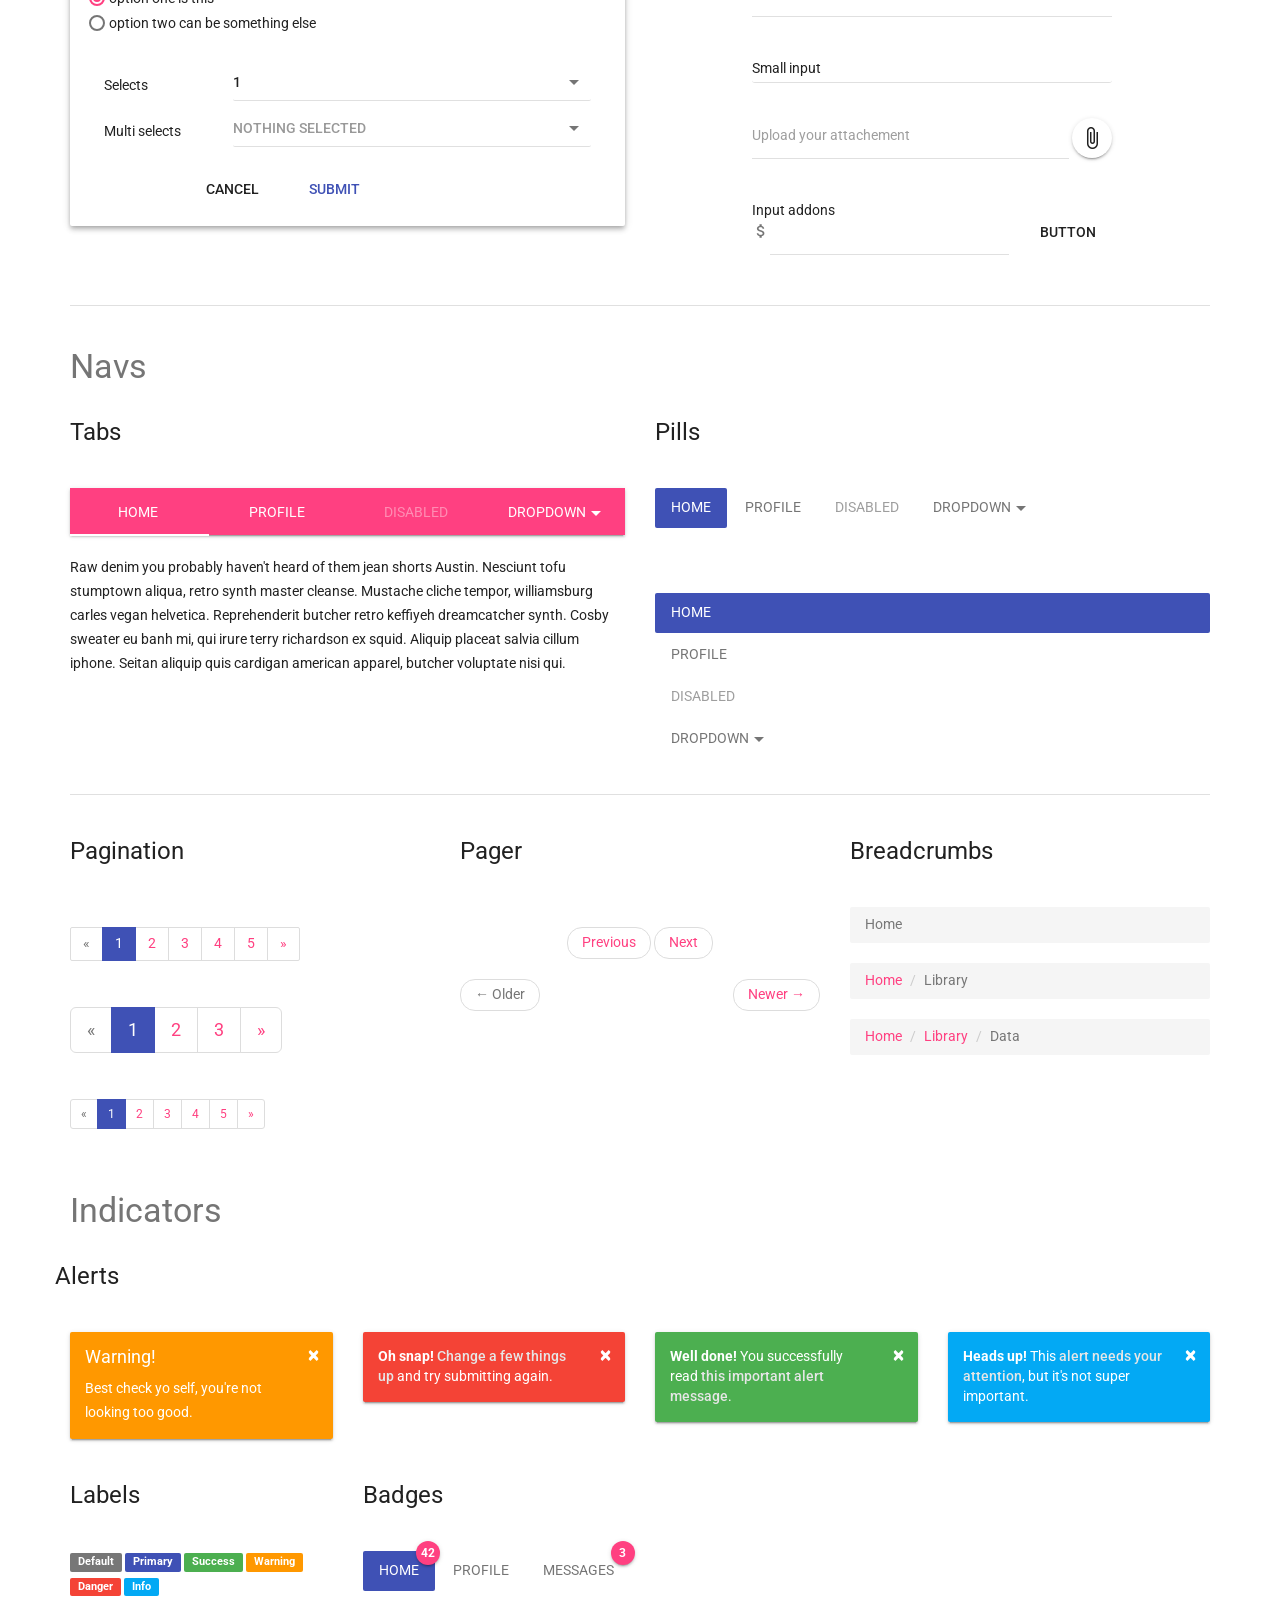
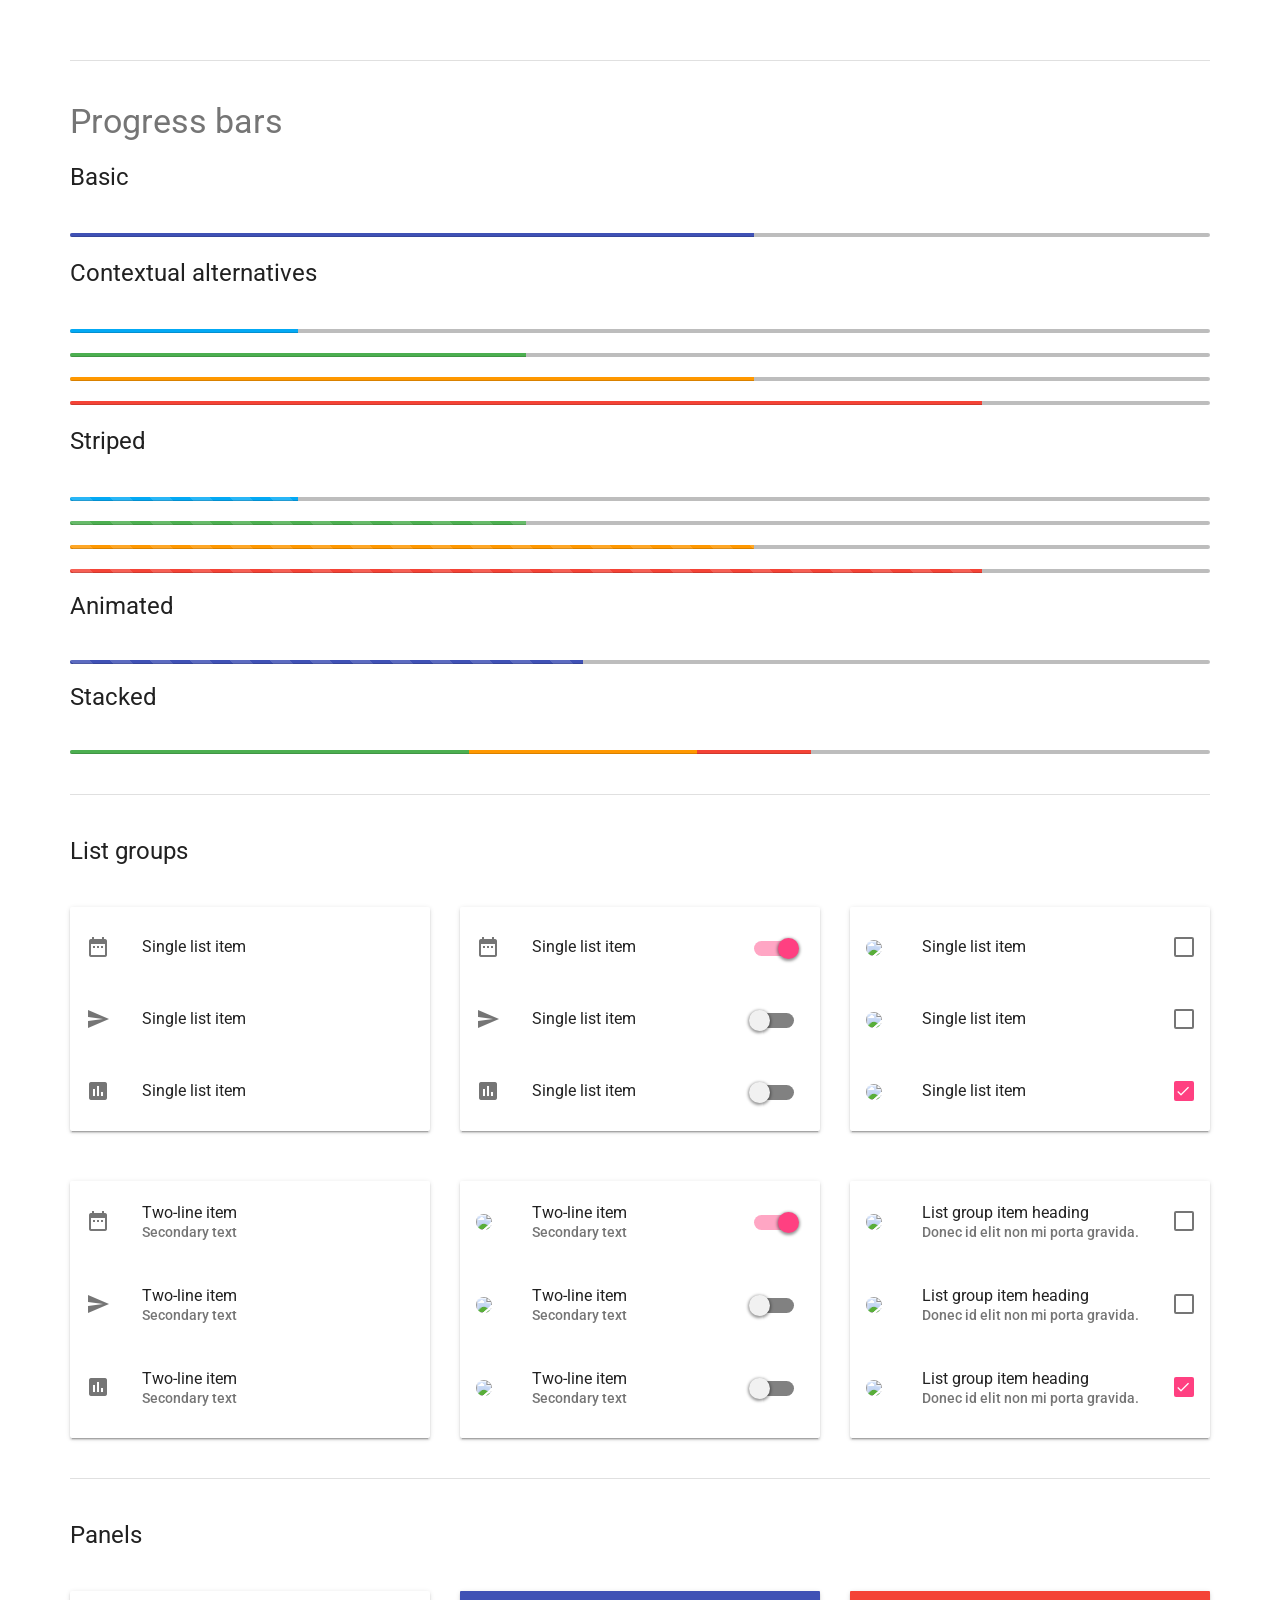
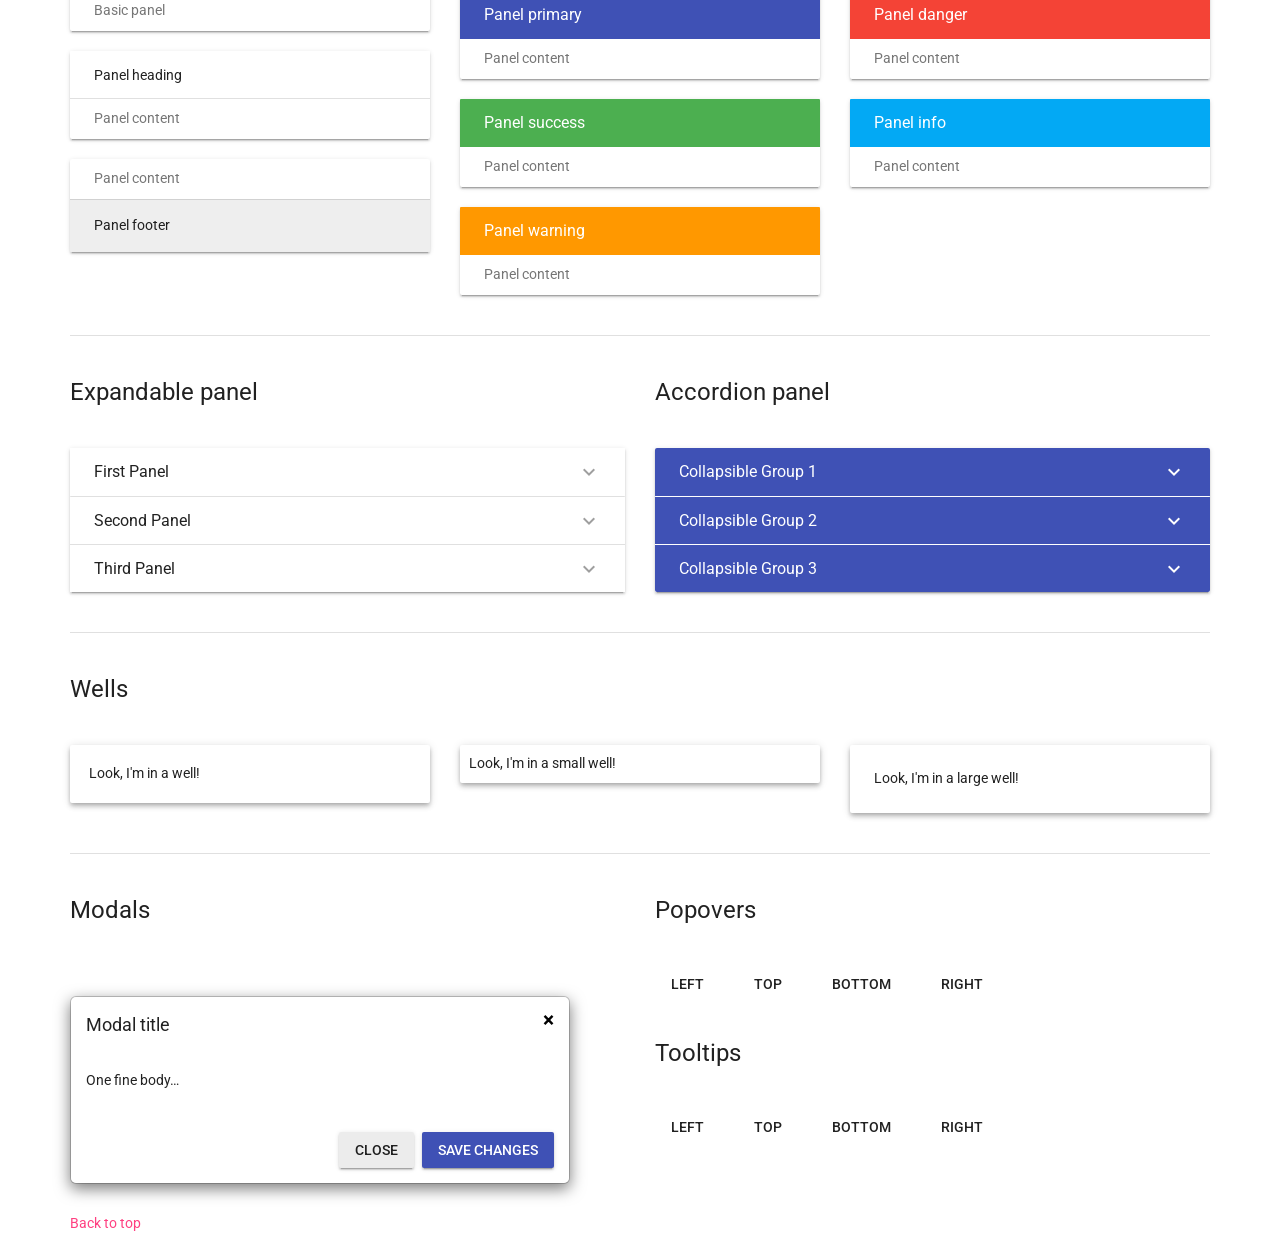
==== commit ae265c15: "seo" ====
--- a/index.html
+++ b/index.html
@@ -2,8 +2,8 @@
 <head>
     <meta charset="utf-8">
     <meta http-equiv="X-UA-Compatible" content="IE=edge,chrome=1">
-    <title>Material Bootstrap V3</title>
-    <meta name="description" content="">
+    <title>Material Design Bootstrap V3</title>
+    <meta name="description" content="Bootstrap Material Design theme">
     <meta name="viewport" content="width=device-width, initial-scale=1">
     <link rel="apple-touch-icon" href="apple-touch-icon.png">
     <link href='https://fonts.googleapis.com/css?family=Roboto:100,300,400,500,700,900' rel='stylesheet' type='text/css'>
@@ -21,7 +21,7 @@
 
 
                 <div id="logo" class="col-md-4 col-sm-4">
-                  <h1 class="md-headline"><a href="#!">Material Bootstrap V3 Page</a></h1>
+                  <h1 class="md-headline"><a href="#!">Material Design Bootstrap V3 Page</a></h1>
                 </div>
                 <div class="col-md-8 social">
                   <h3 class="md-subheading-1 pull-right"><a style="text-transform: uppercase; font-weight: 500; font-size: 14px; margin-left: 15px;" href="https://twitter.com/shehab_eltawel">Twitter</a></h3>
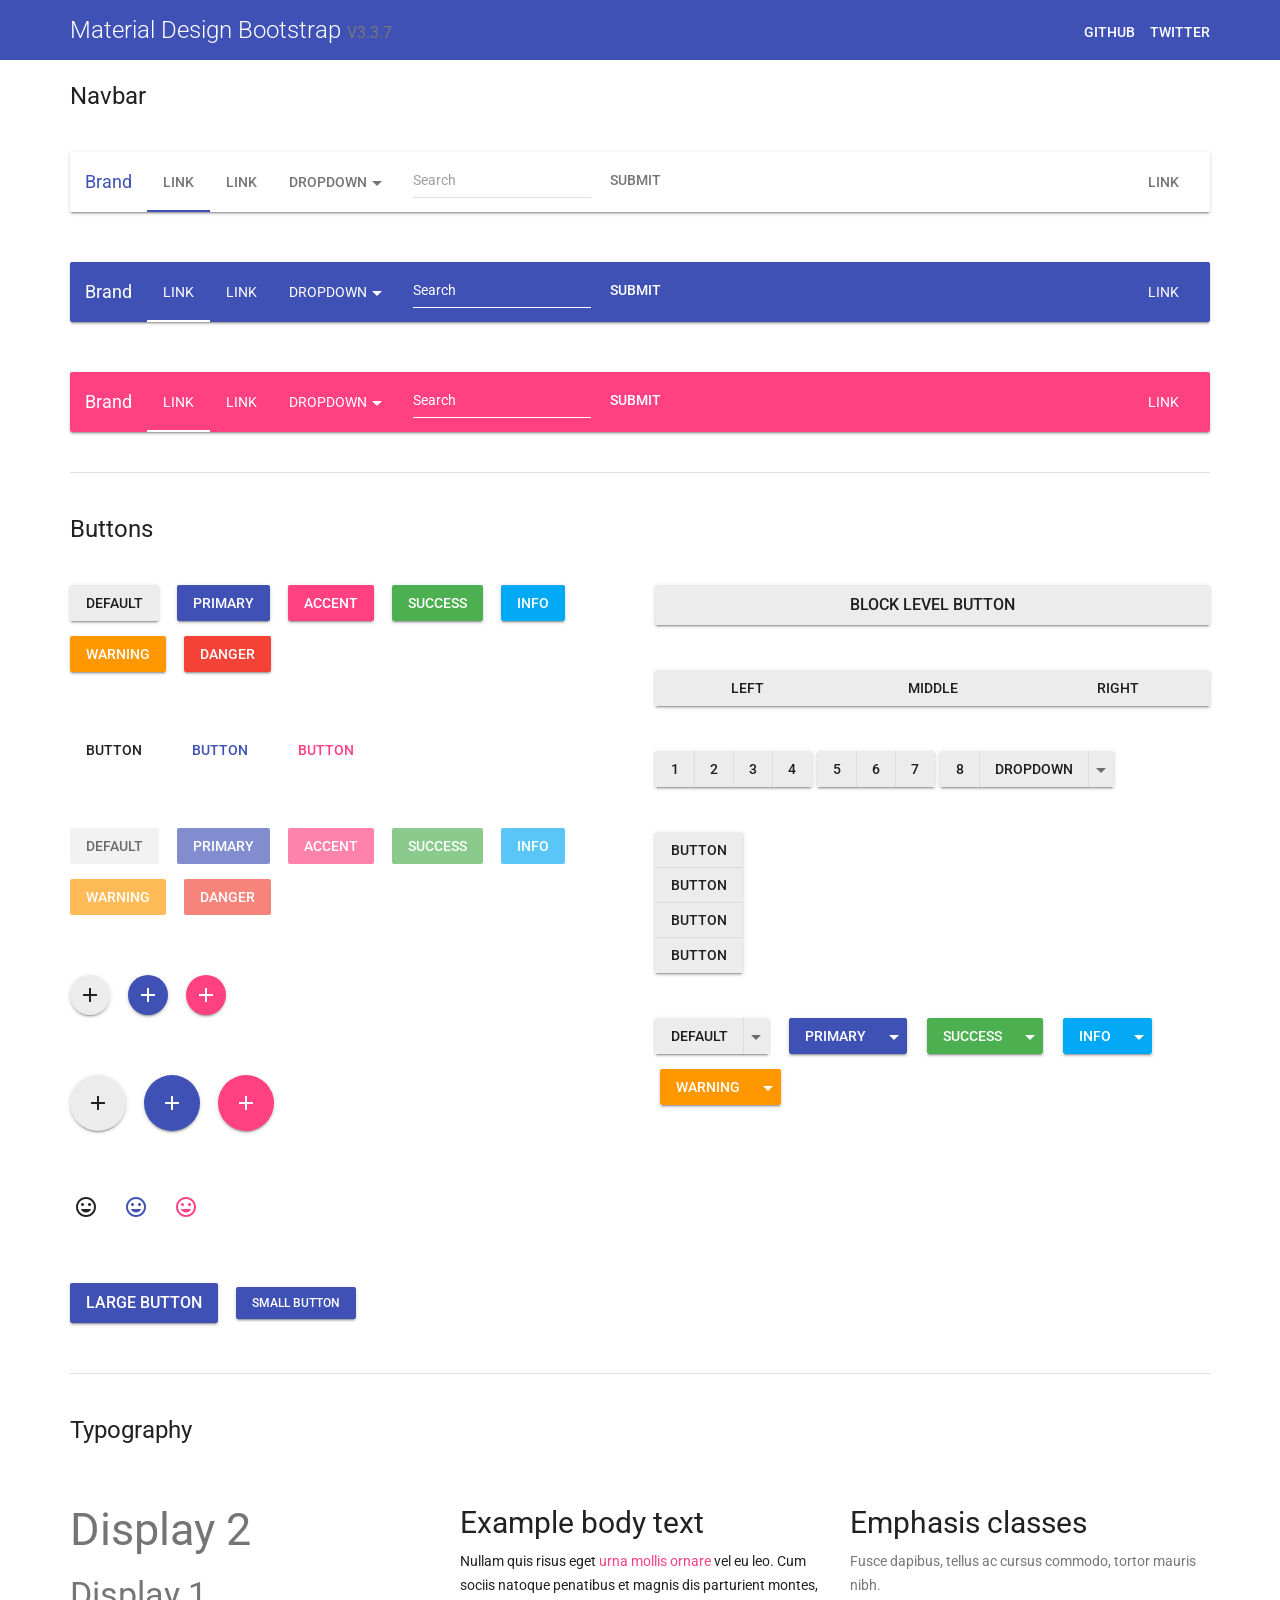
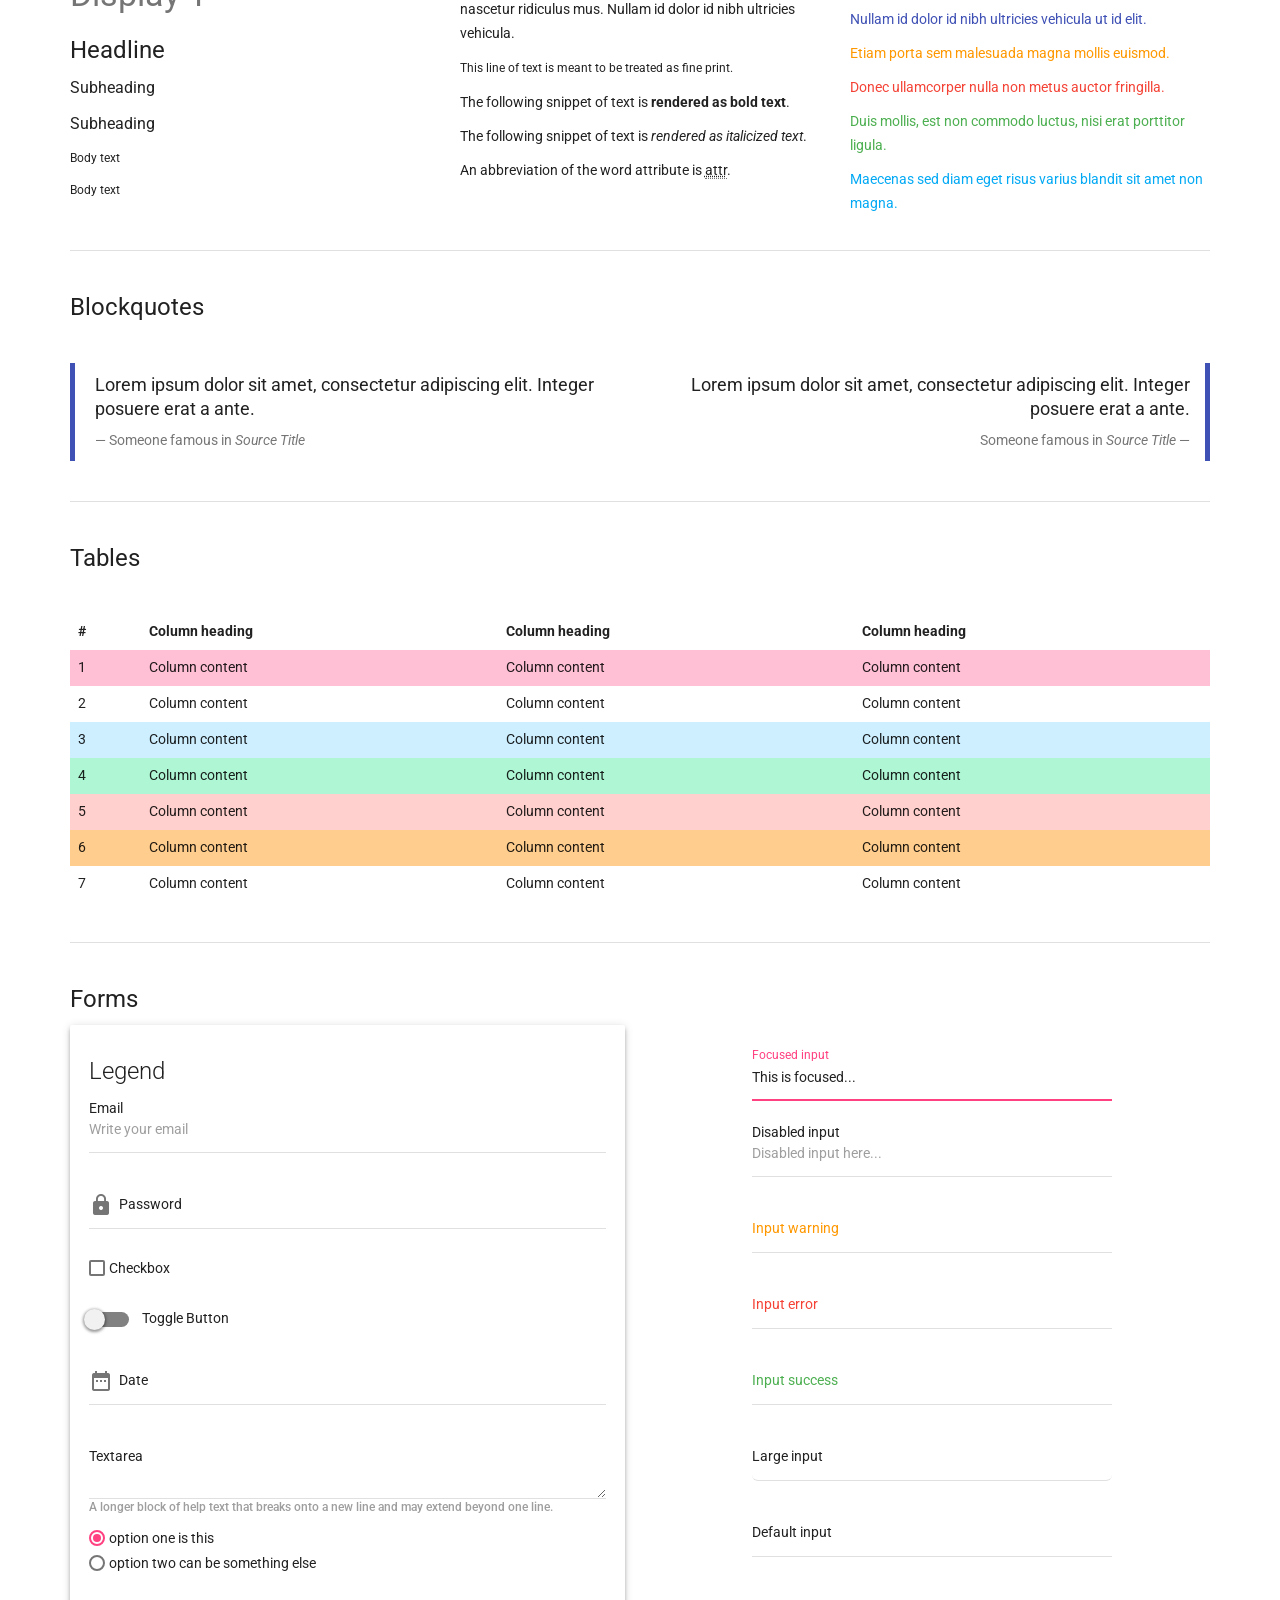
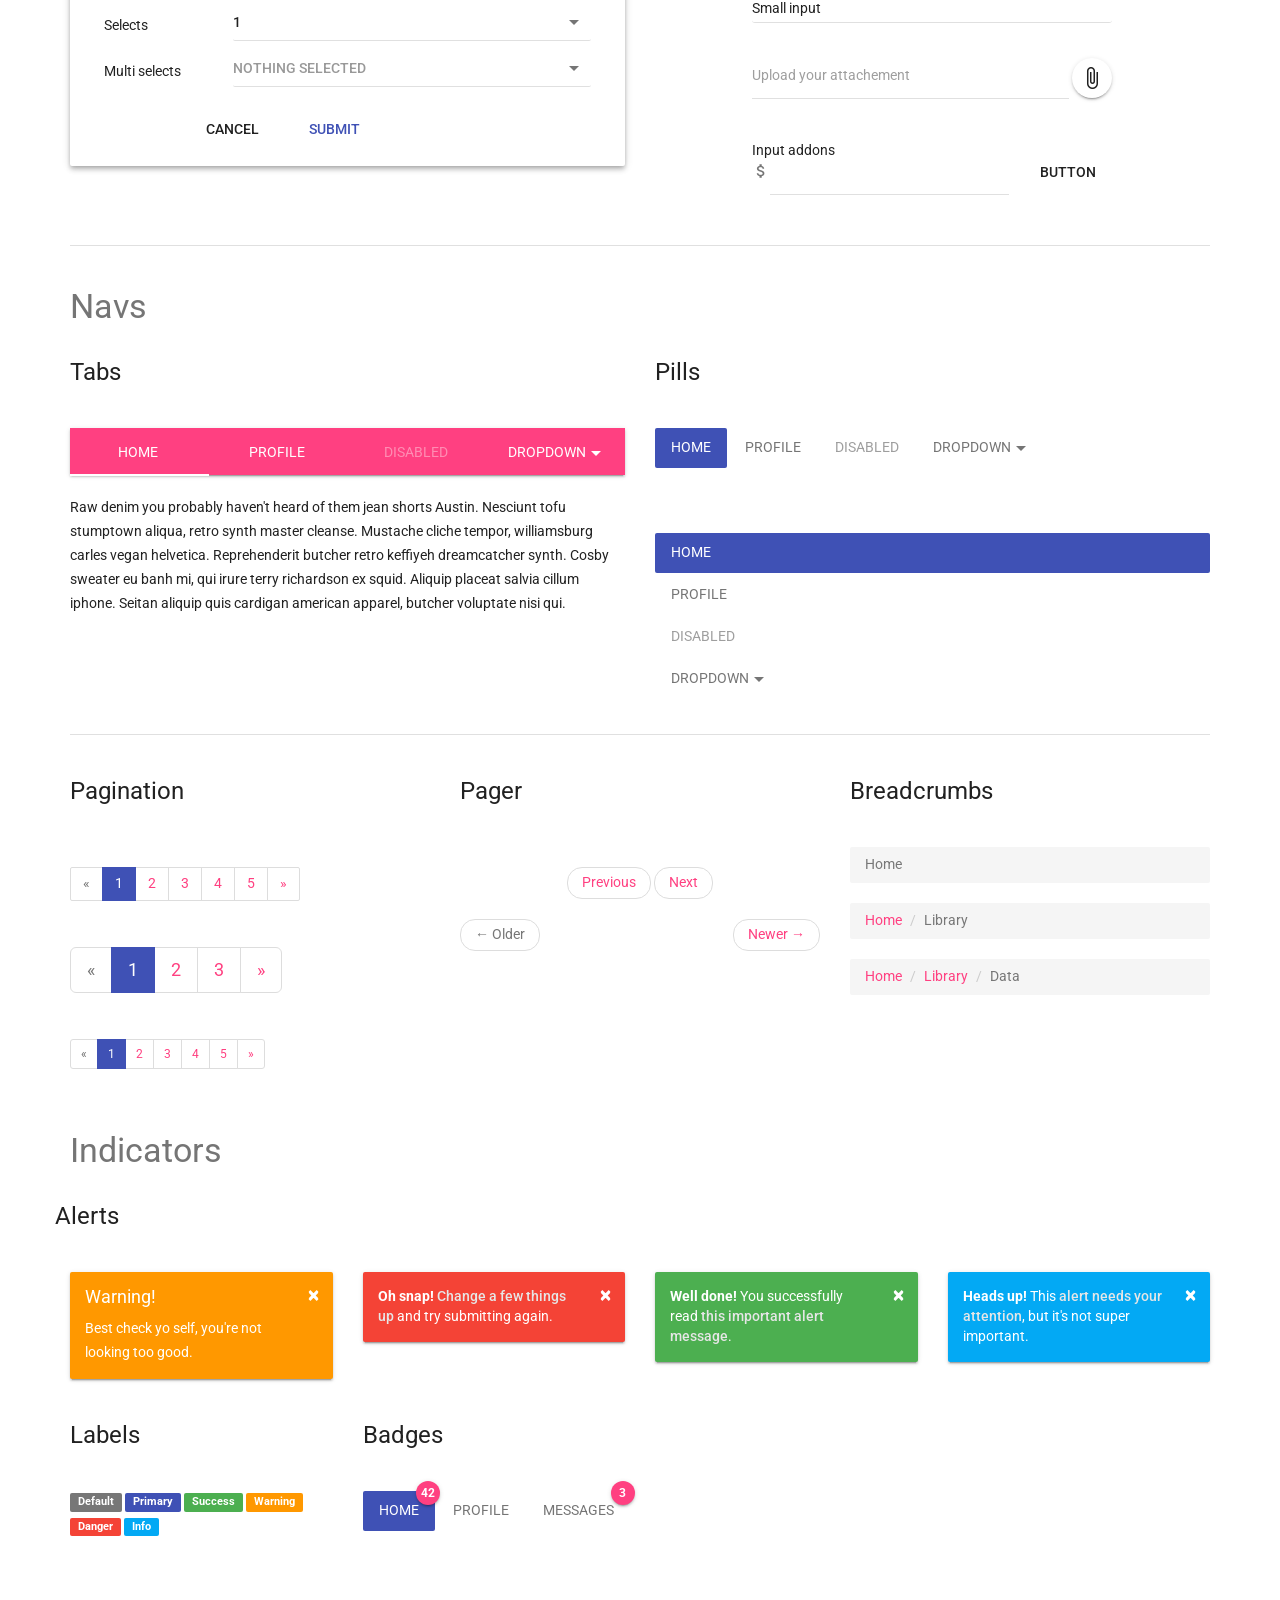
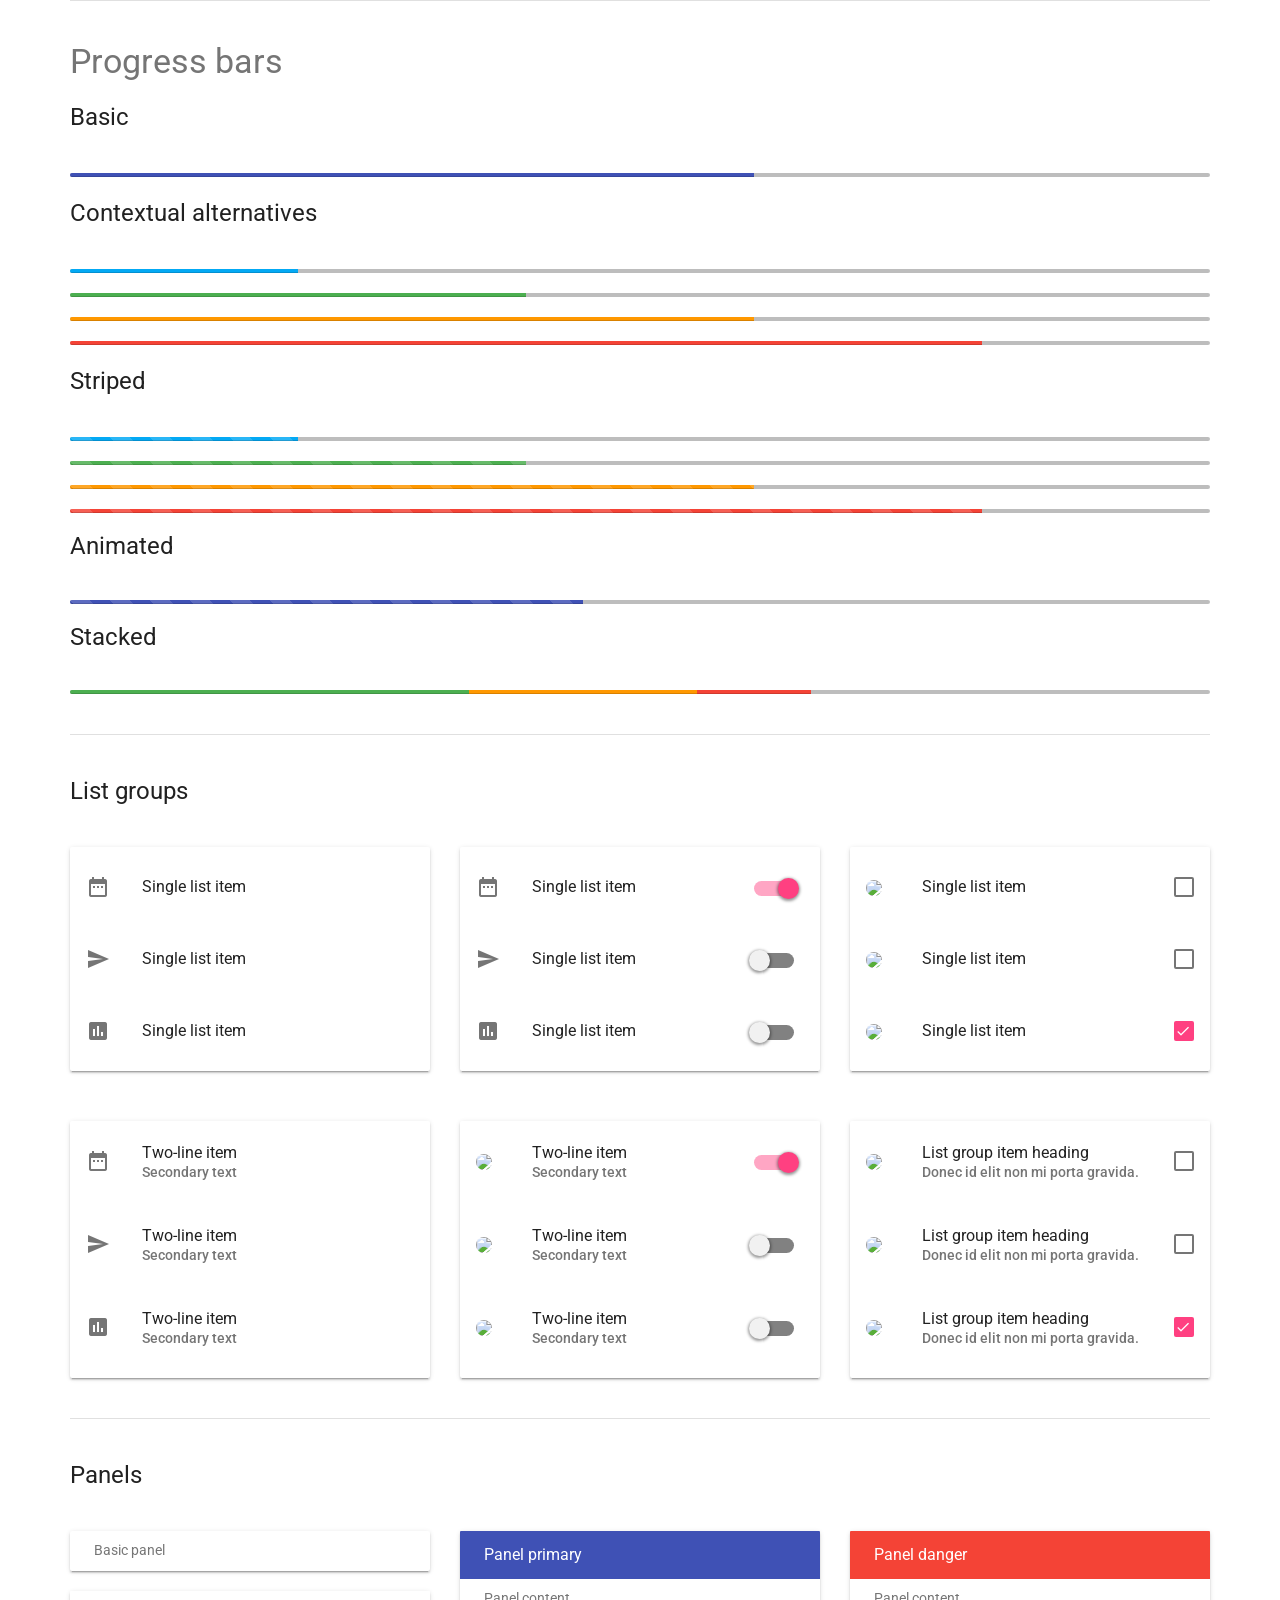
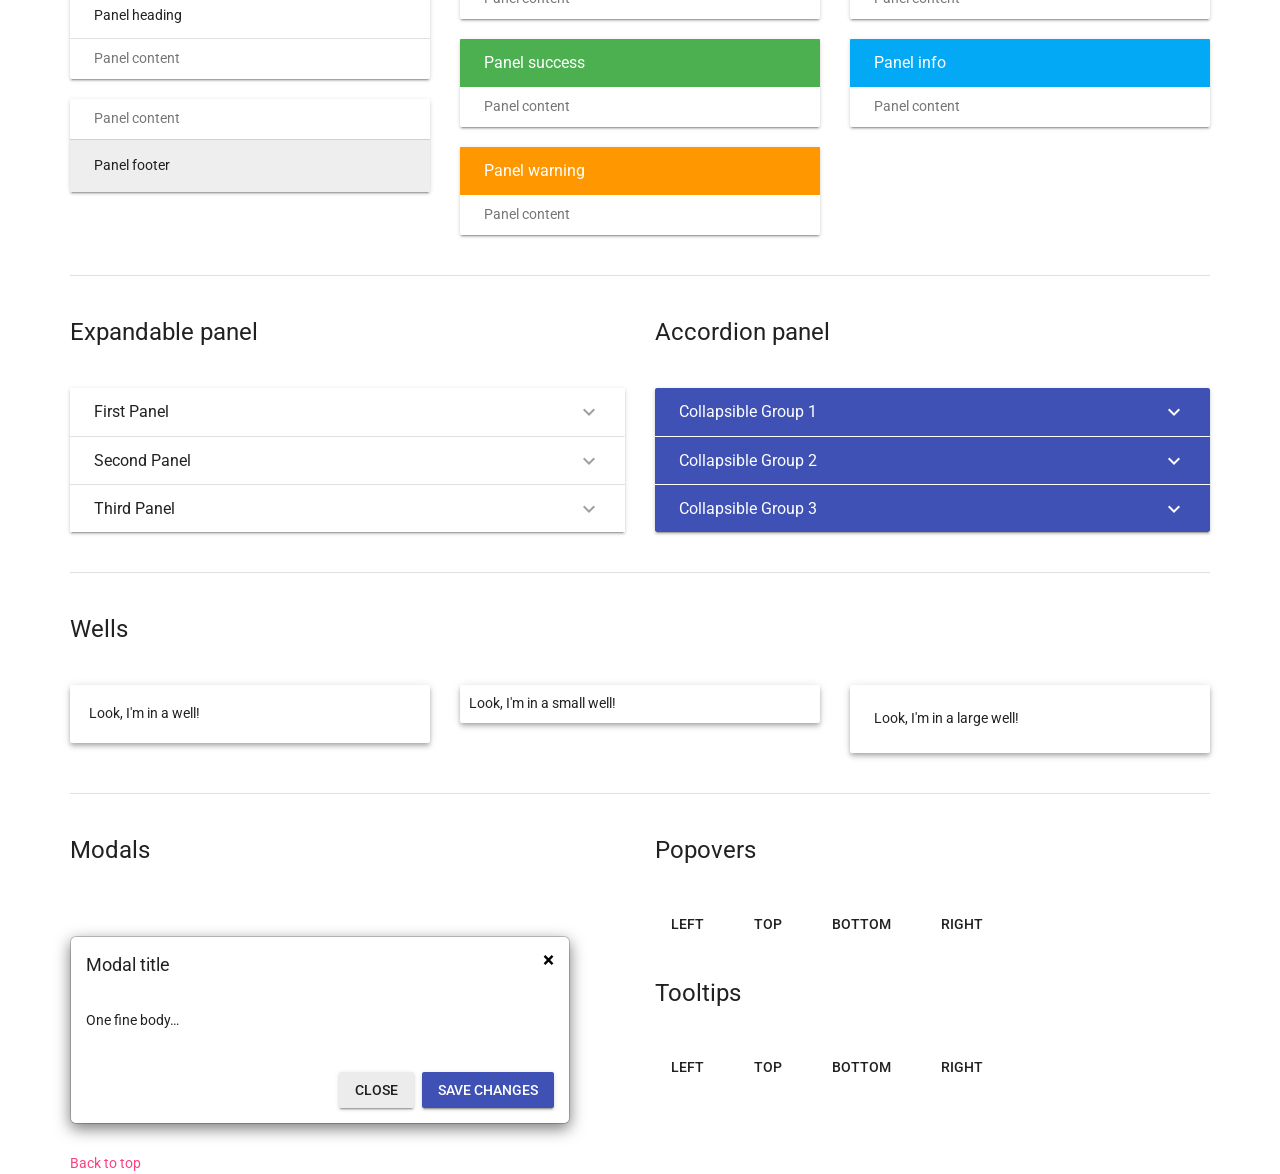
==== commit 597281f8: "title" ====
--- a/index.html
+++ b/index.html
@@ -21,7 +21,7 @@
 
 
                 <div id="logo" class="col-md-4 col-sm-4">
-                  <h1 class="md-headline"><a href="#!">Material Design Bootstrap V3 Page</a></h1>
+                  <h1 class="md-headline"><a href="#!">Material Design Bootstrap <small>V3.3.7</small></a></h1>
                 </div>
                 <div class="col-md-8 social">
                   <h3 class="md-subheading-1 pull-right"><a style="text-transform: uppercase; font-weight: 500; font-size: 14px; margin-left: 15px;" href="https://twitter.com/shehab_eltawel">Twitter</a></h3>
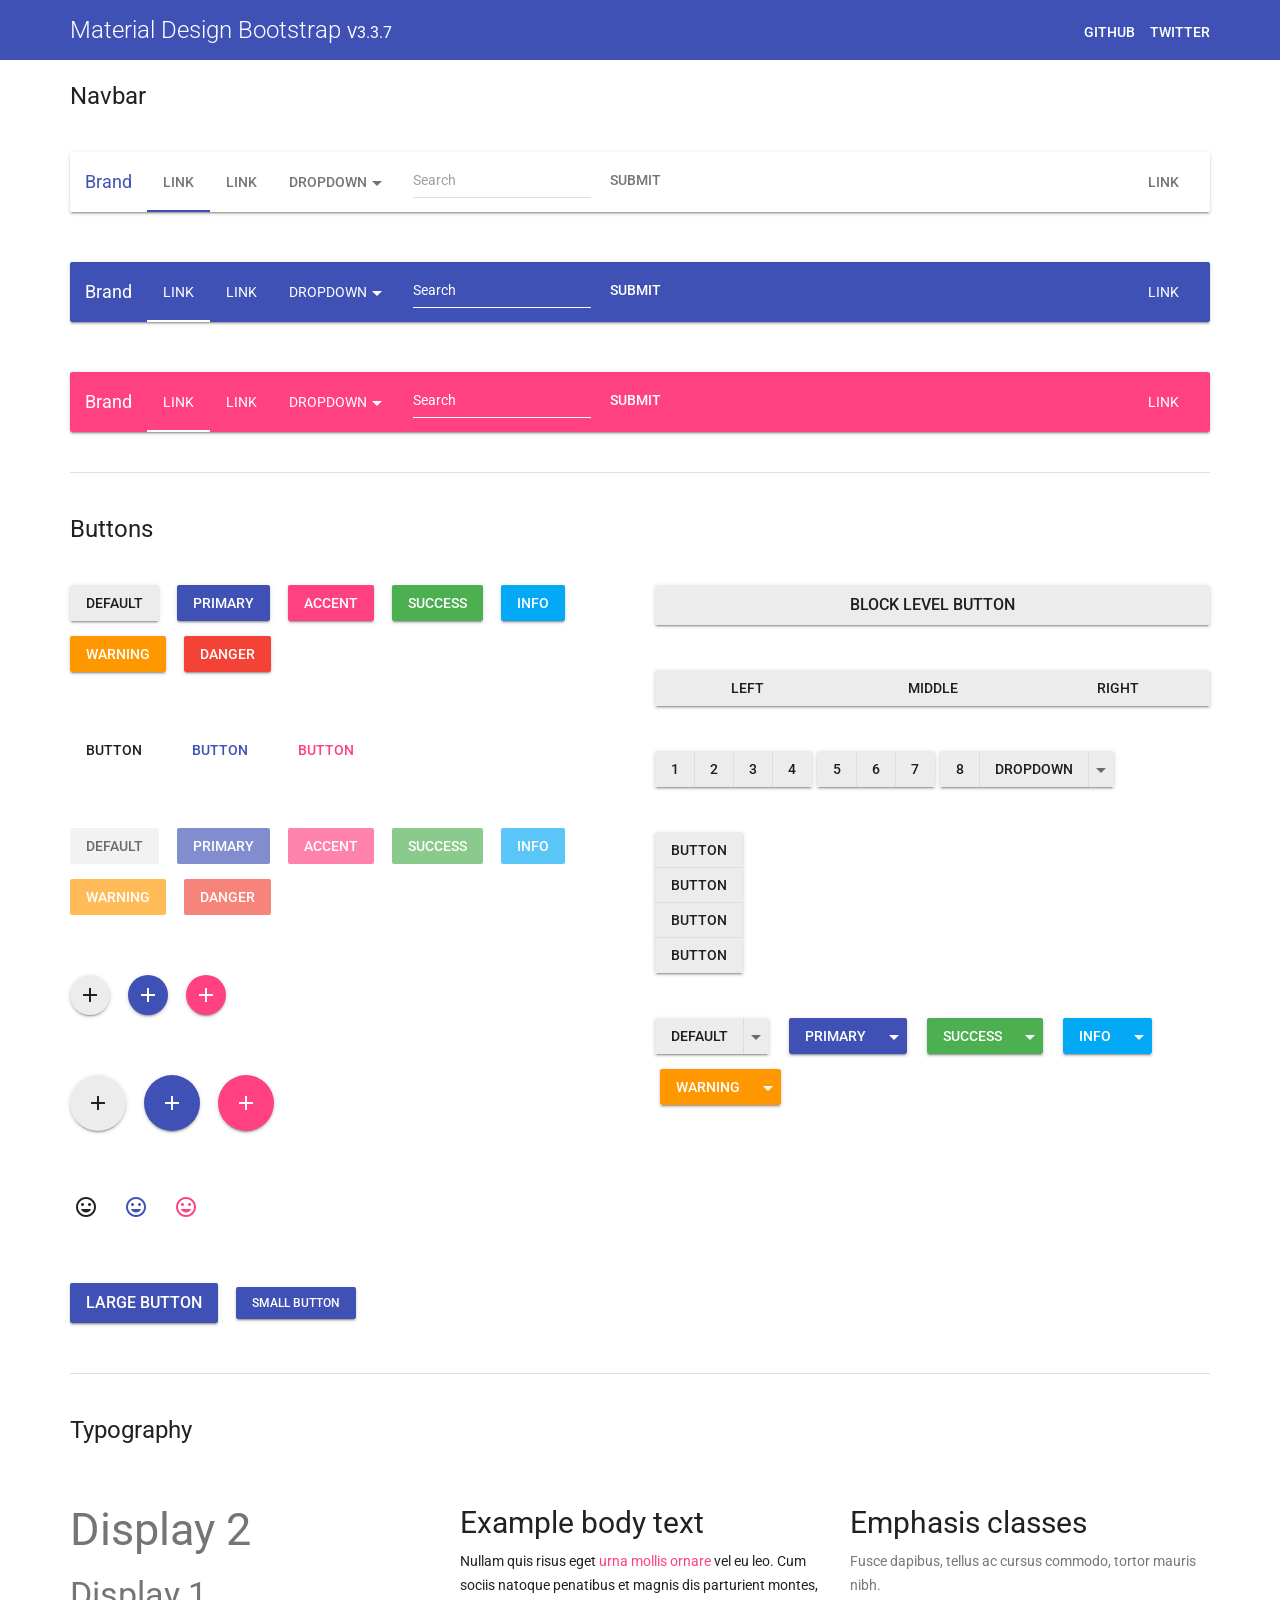
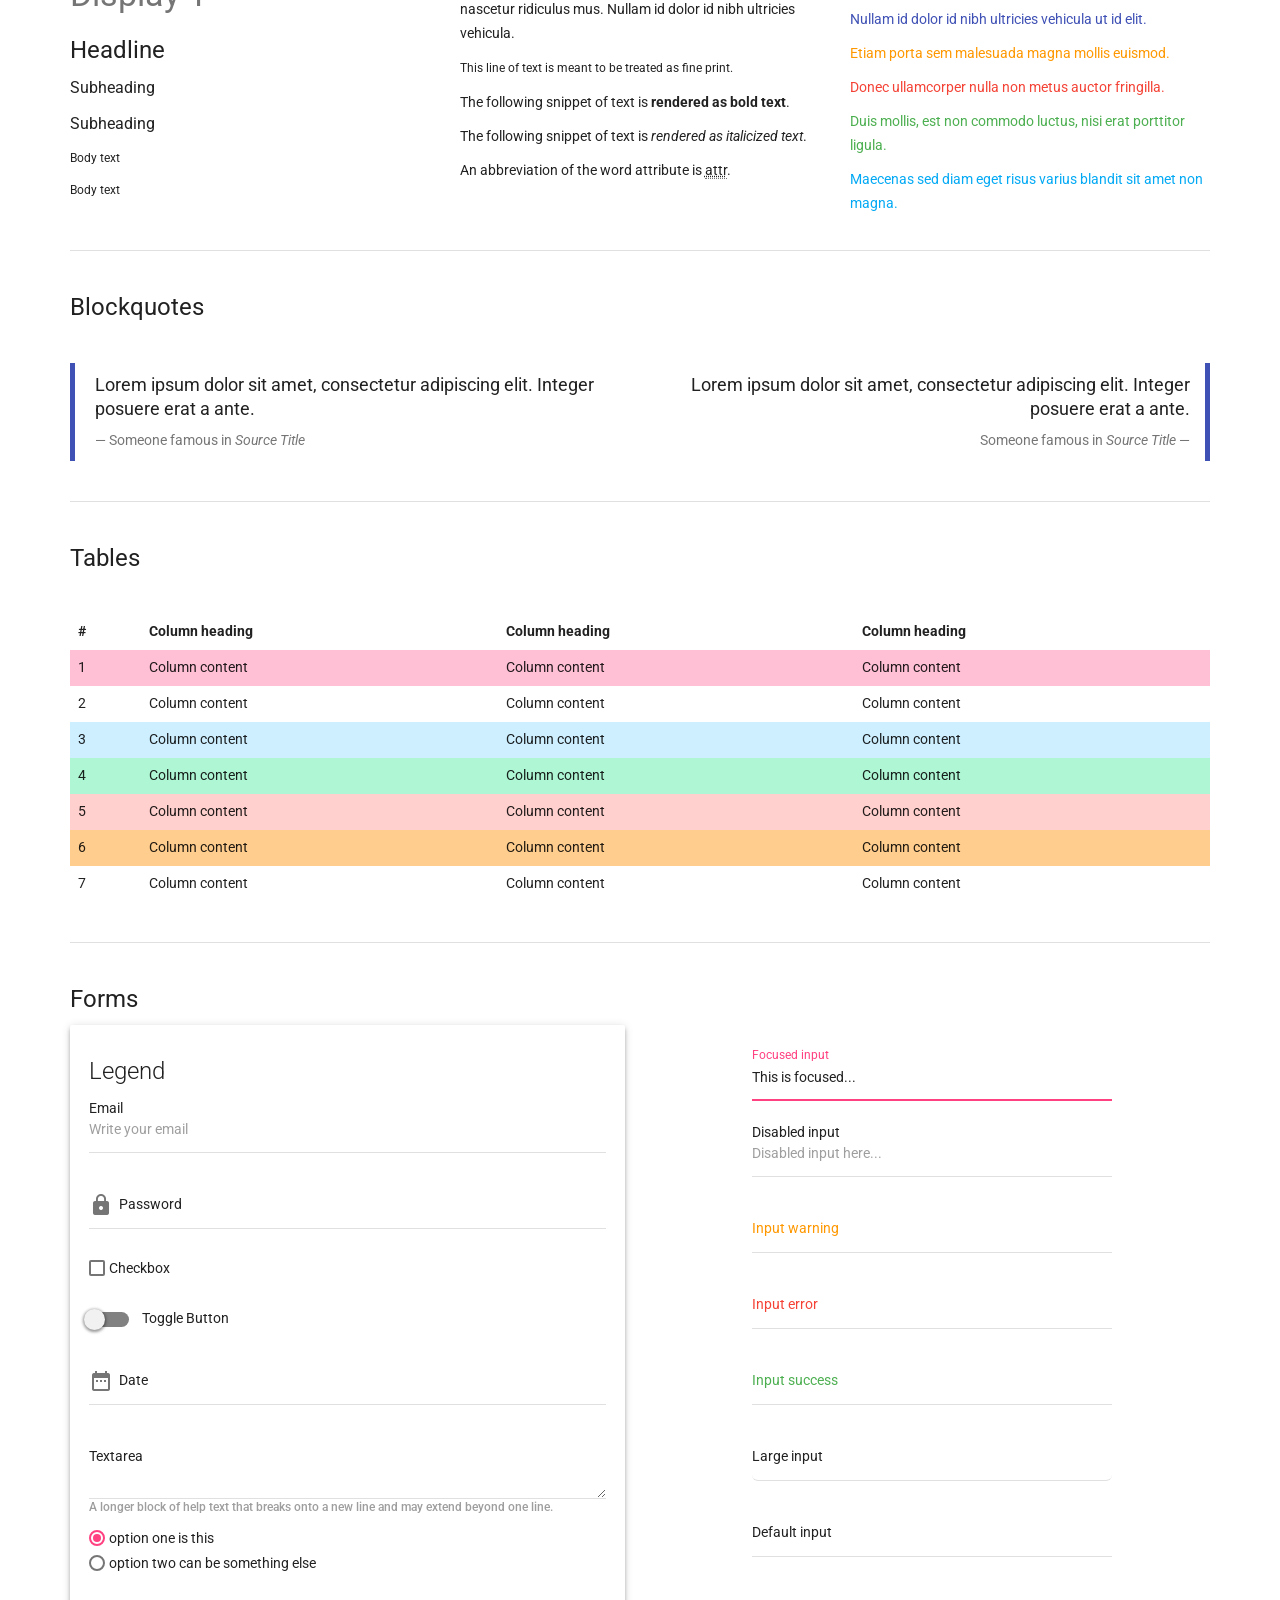
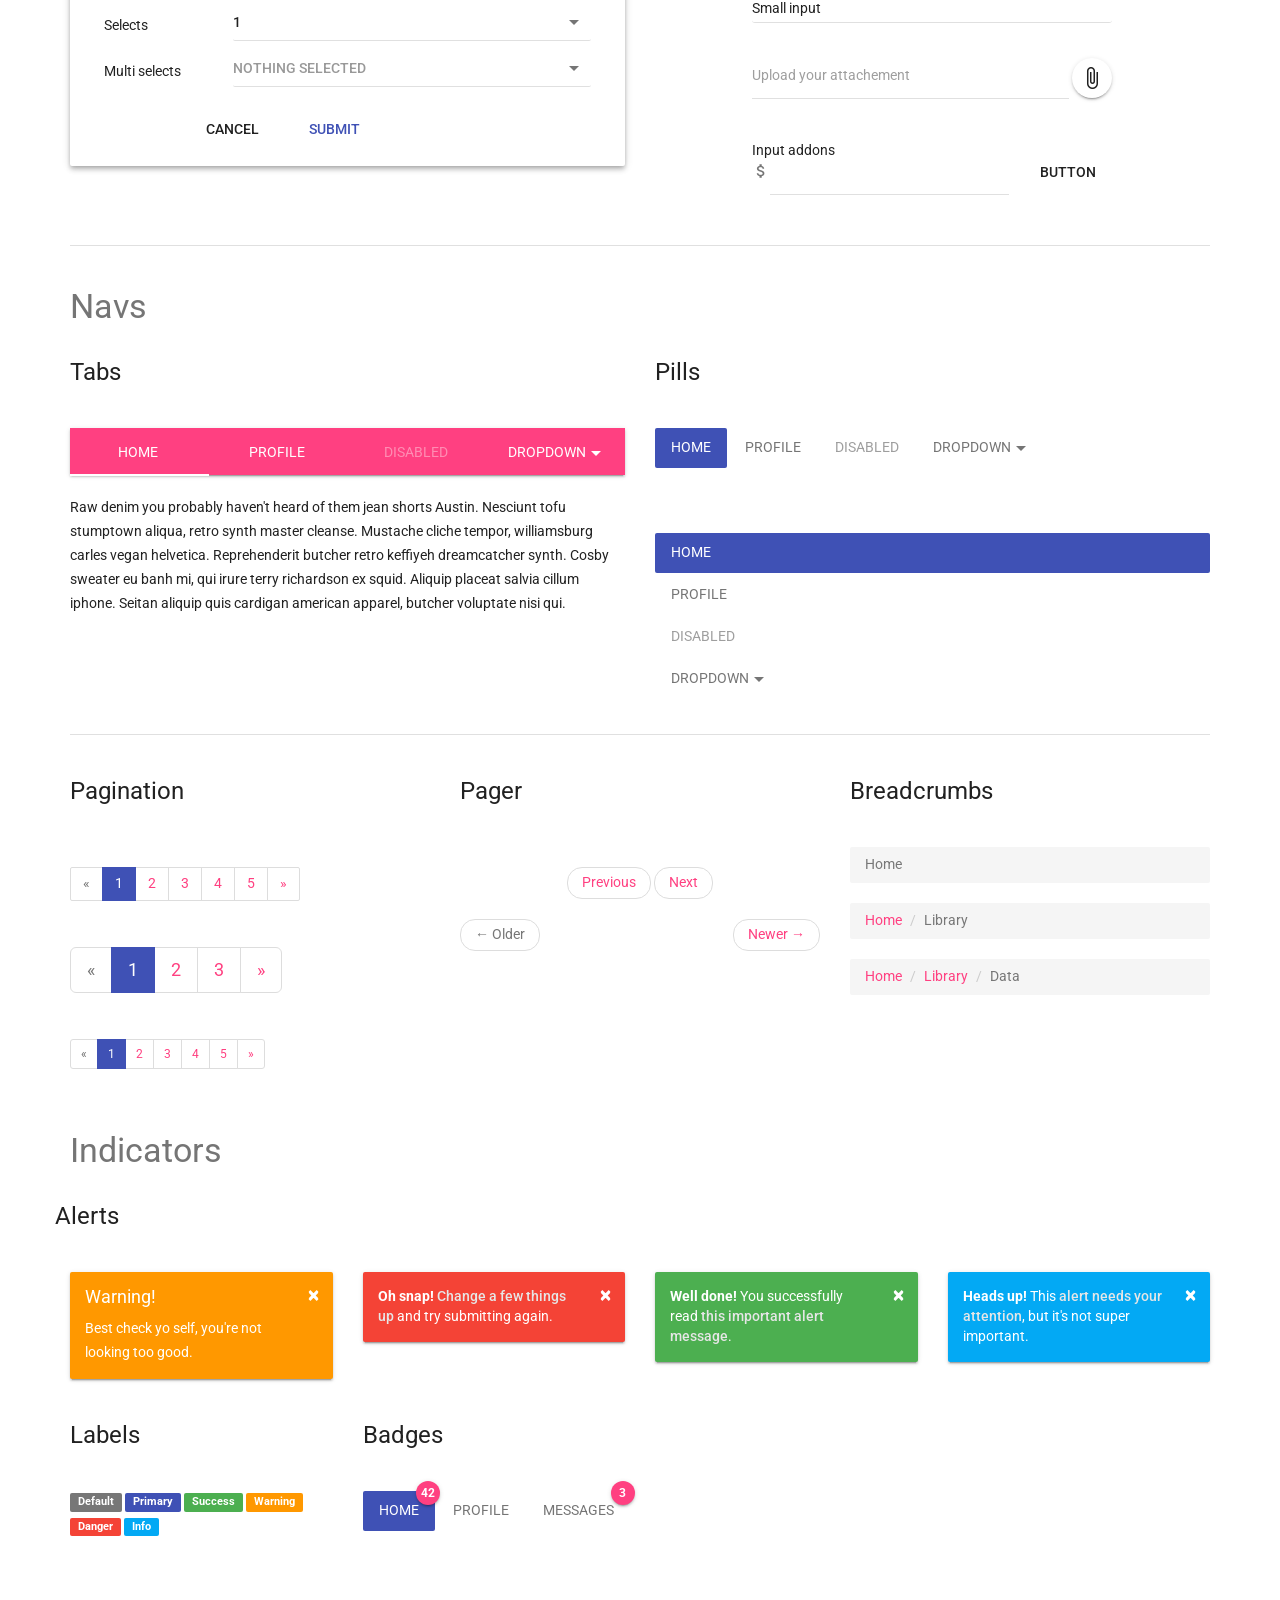
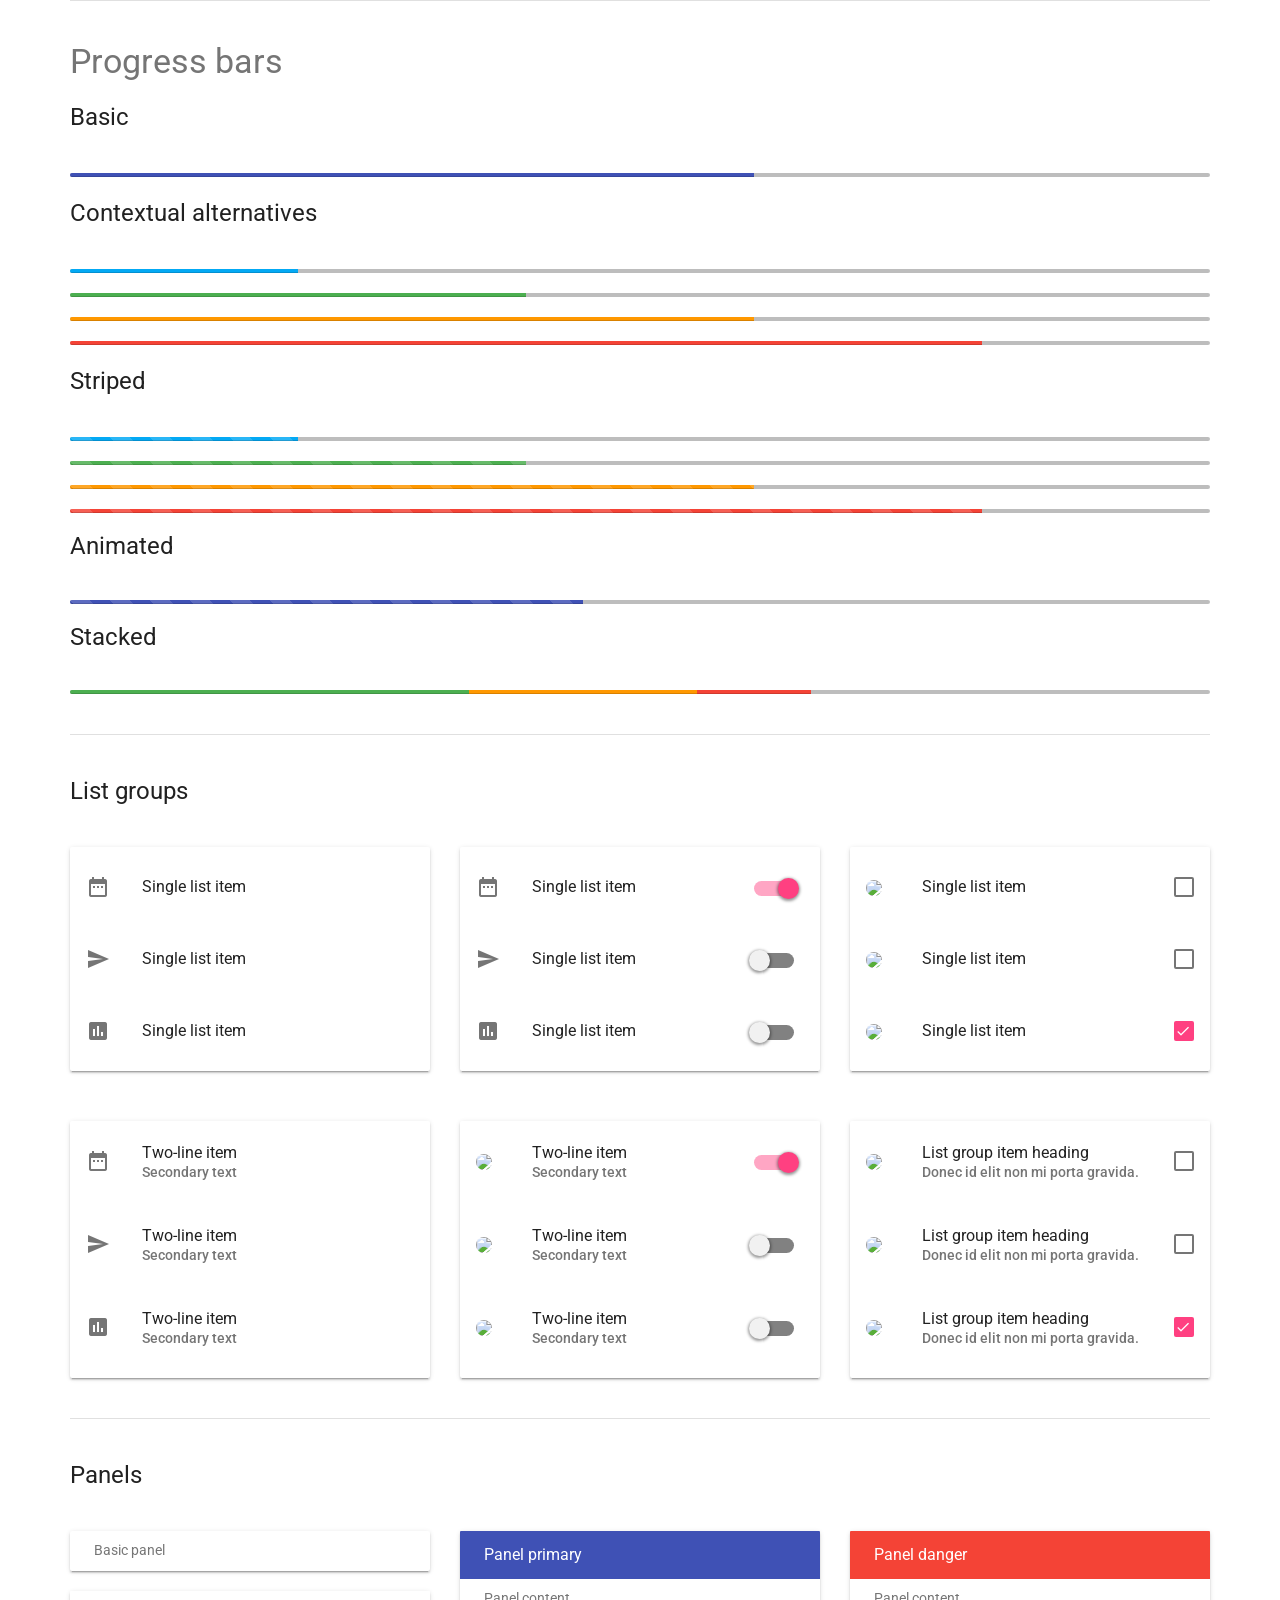
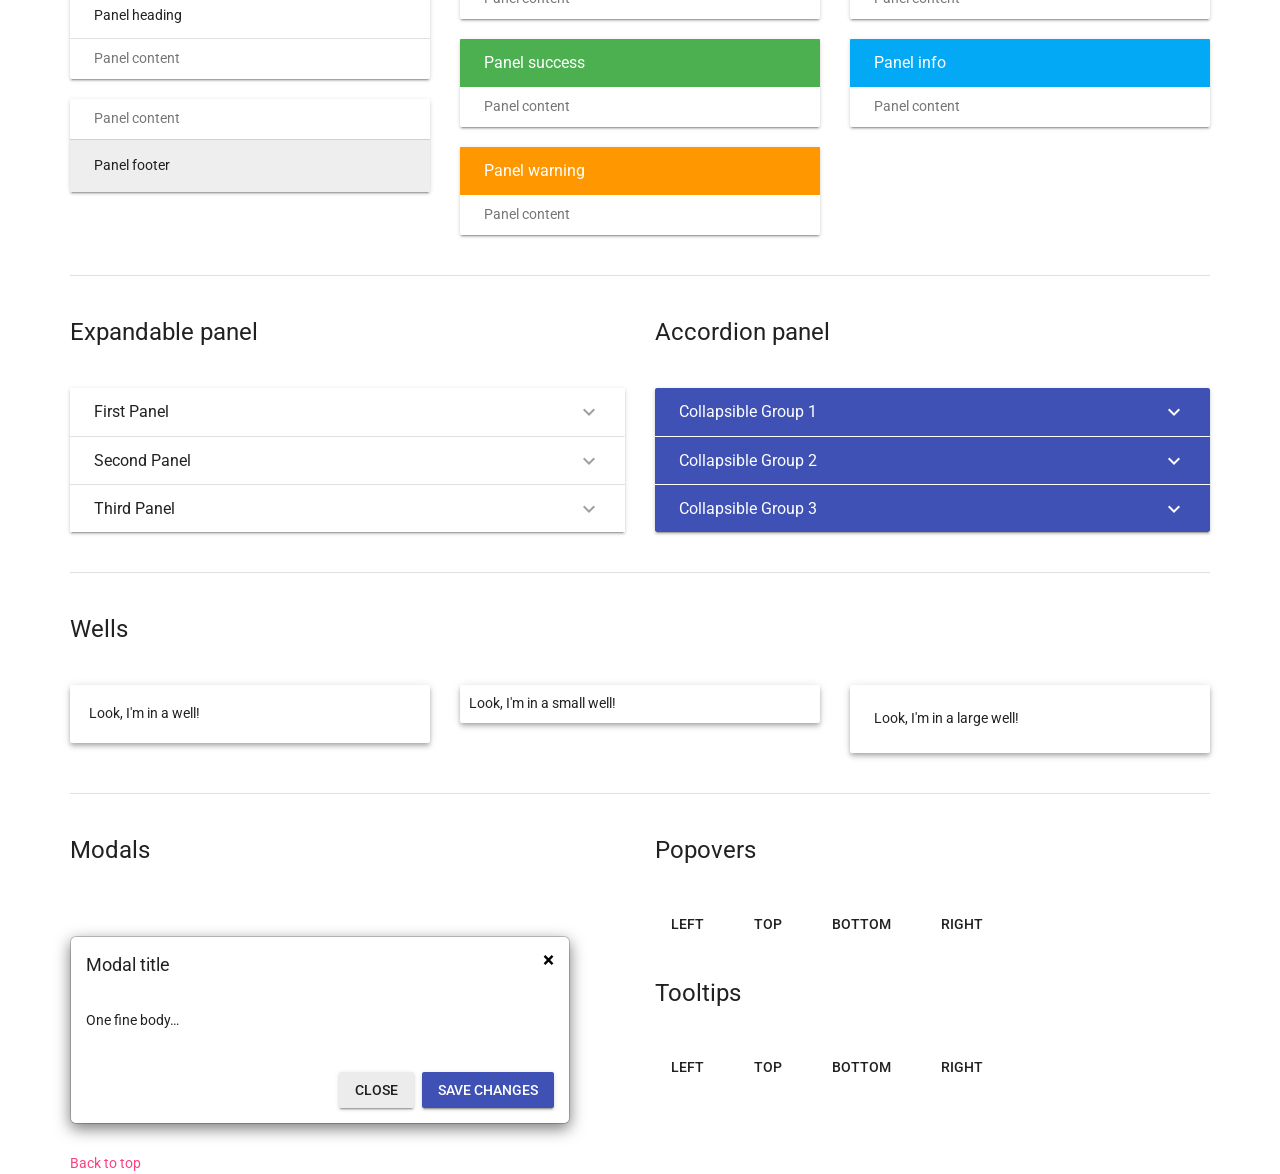
==== commit 3bd6c45e: "-" ====
--- a/index.html
+++ b/index.html
@@ -21,7 +21,7 @@
 
 
                 <div id="logo" class="col-md-4 col-sm-4">
-                  <h1 class="md-headline"><a href="#!">Material Design Bootstrap <small>V3.3.7</small></a></h1>
+                  <h1 class="md-headline"><a href="#!">Material Design Bootstrap <small style="color:#fff;">V3.3.7</small></a></h1>
                 </div>
                 <div class="col-md-8 social">
                   <h3 class="md-subheading-1 pull-right"><a style="text-transform: uppercase; font-weight: 500; font-size: 14px; margin-left: 15px;" href="https://twitter.com/shehab_eltawel">Twitter</a></h3>
